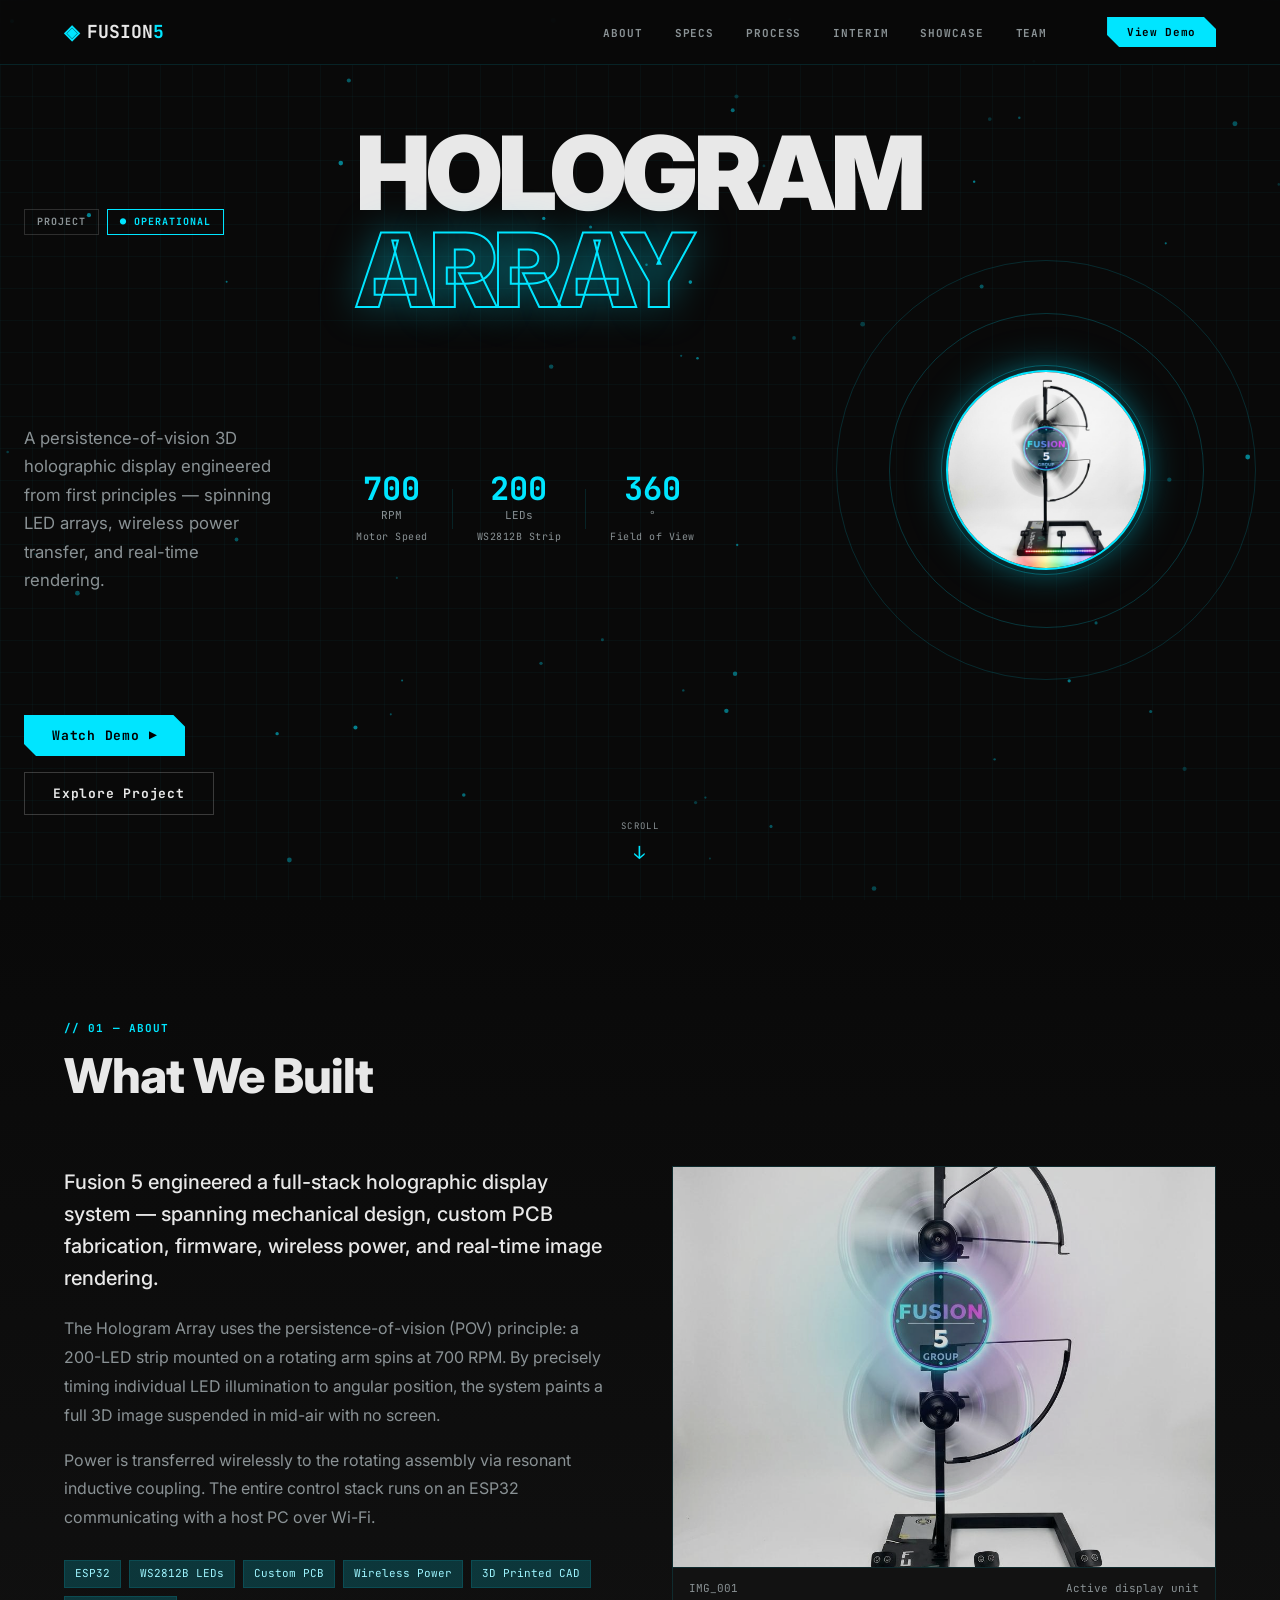
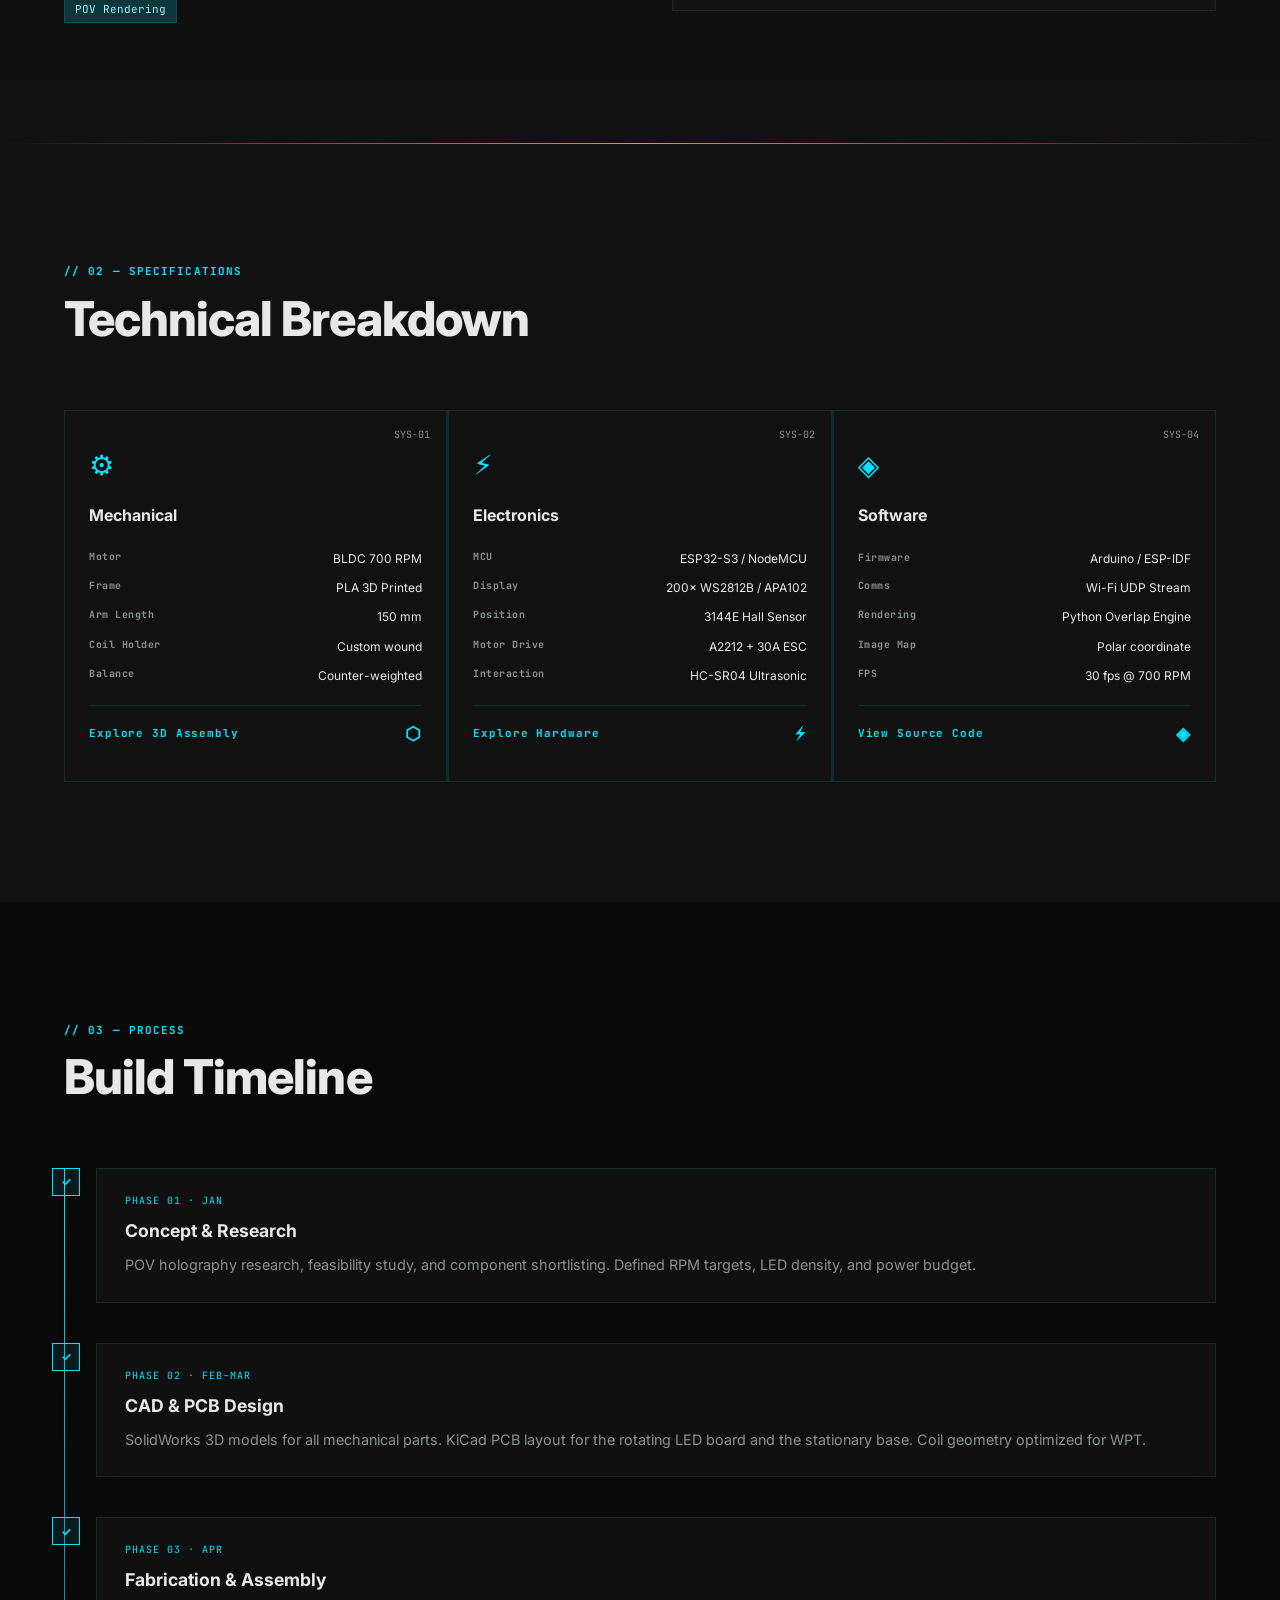
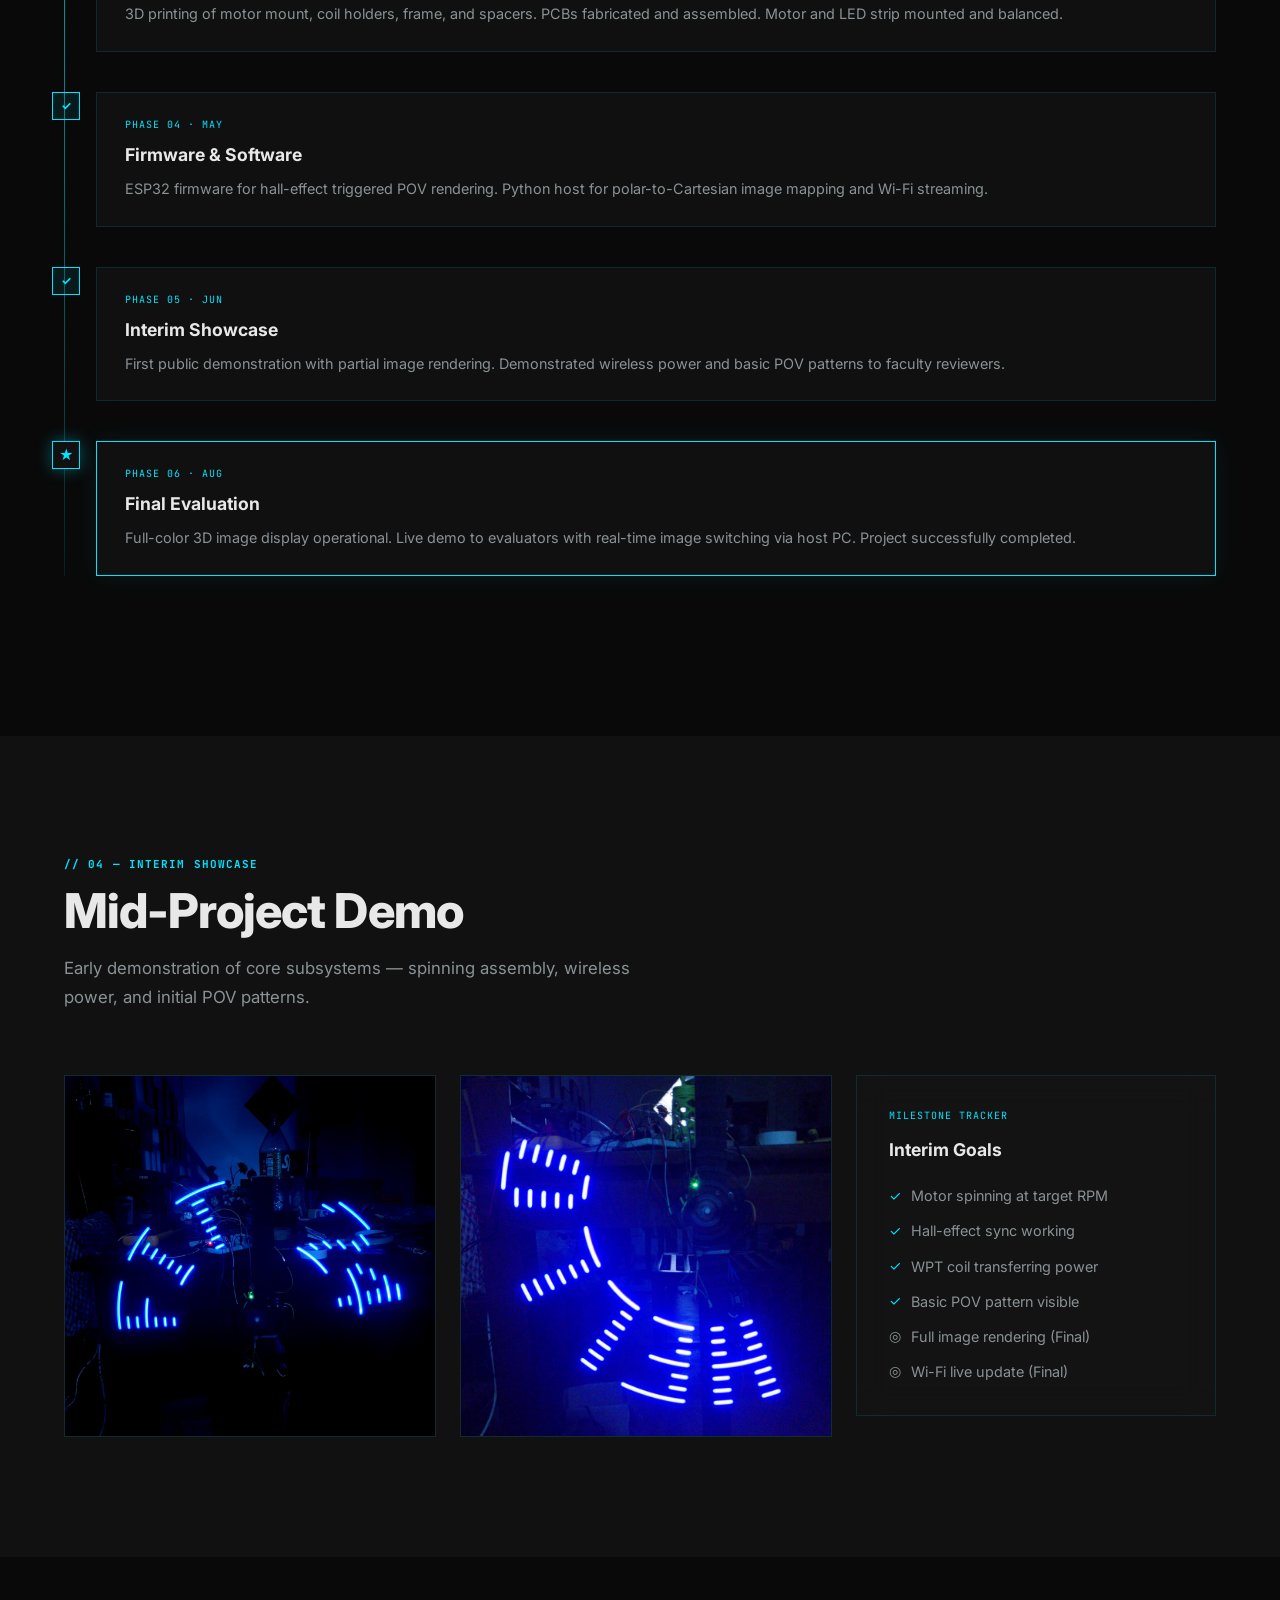
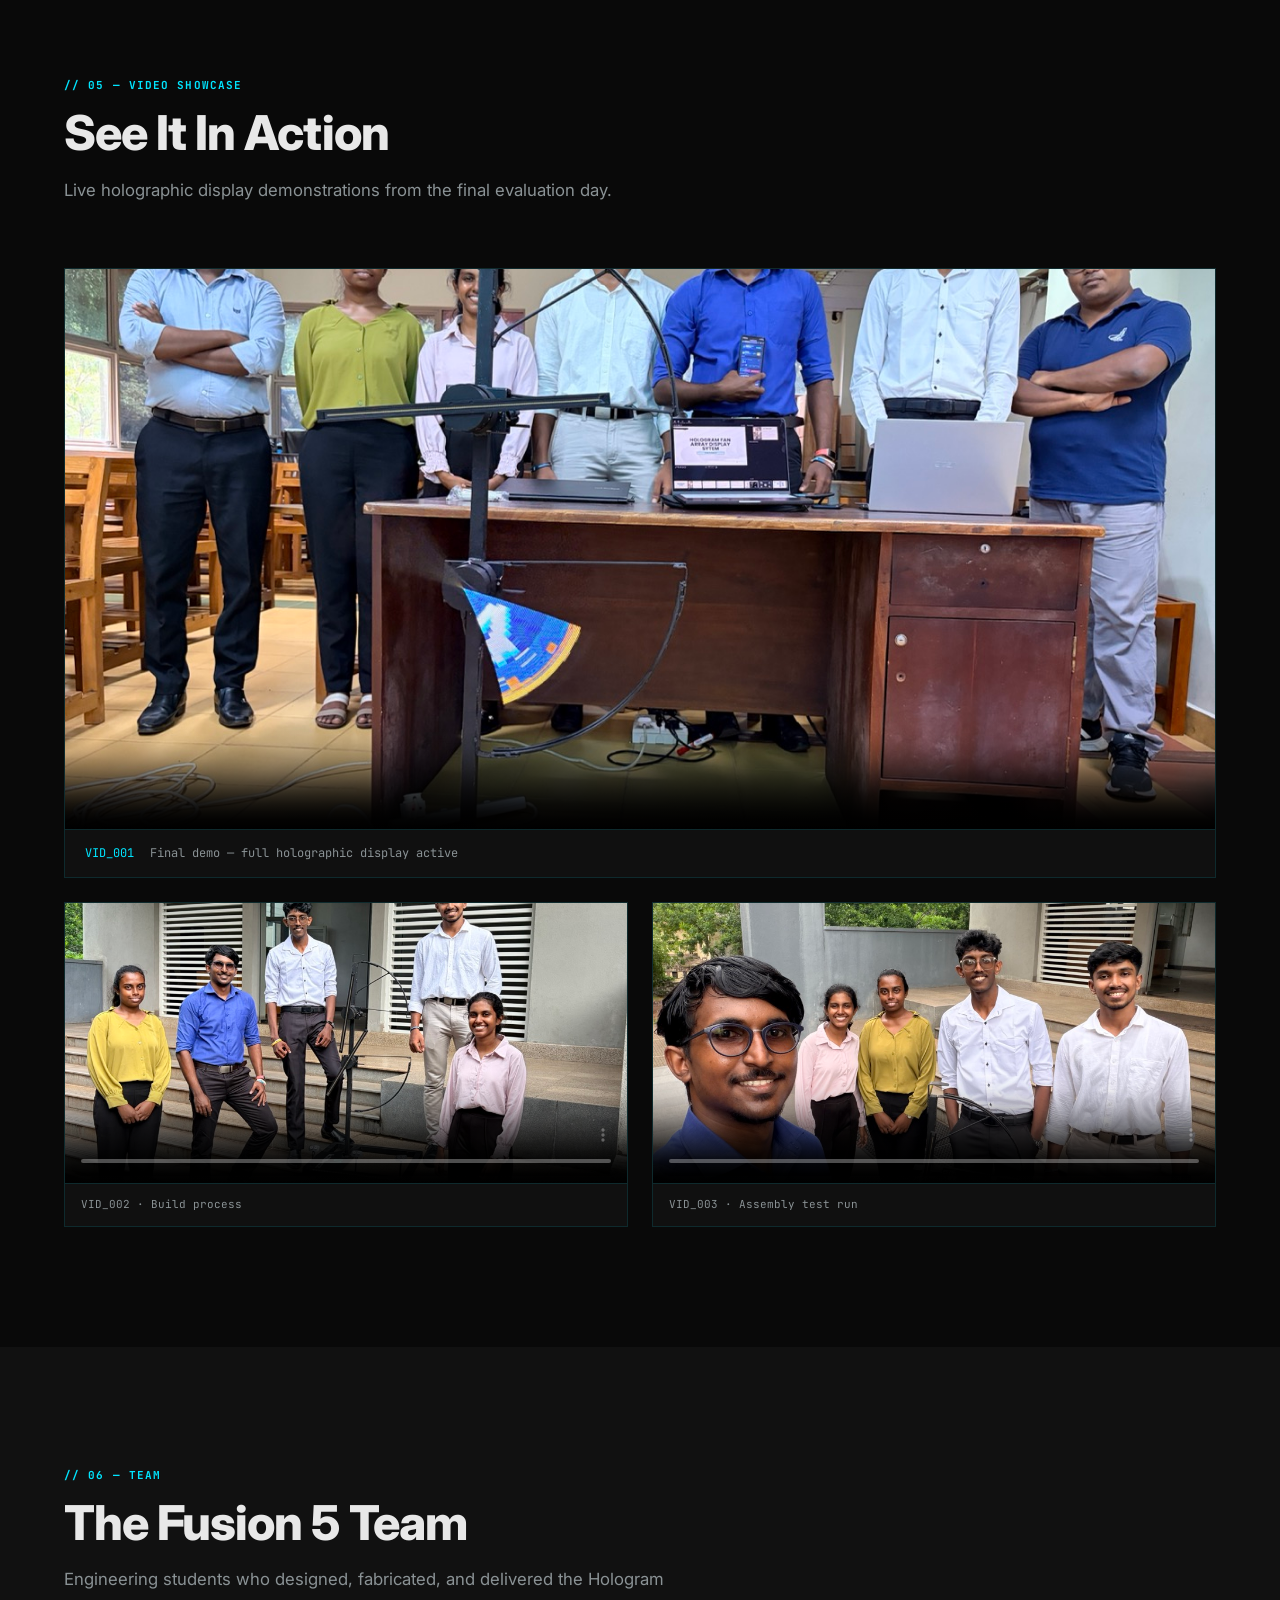
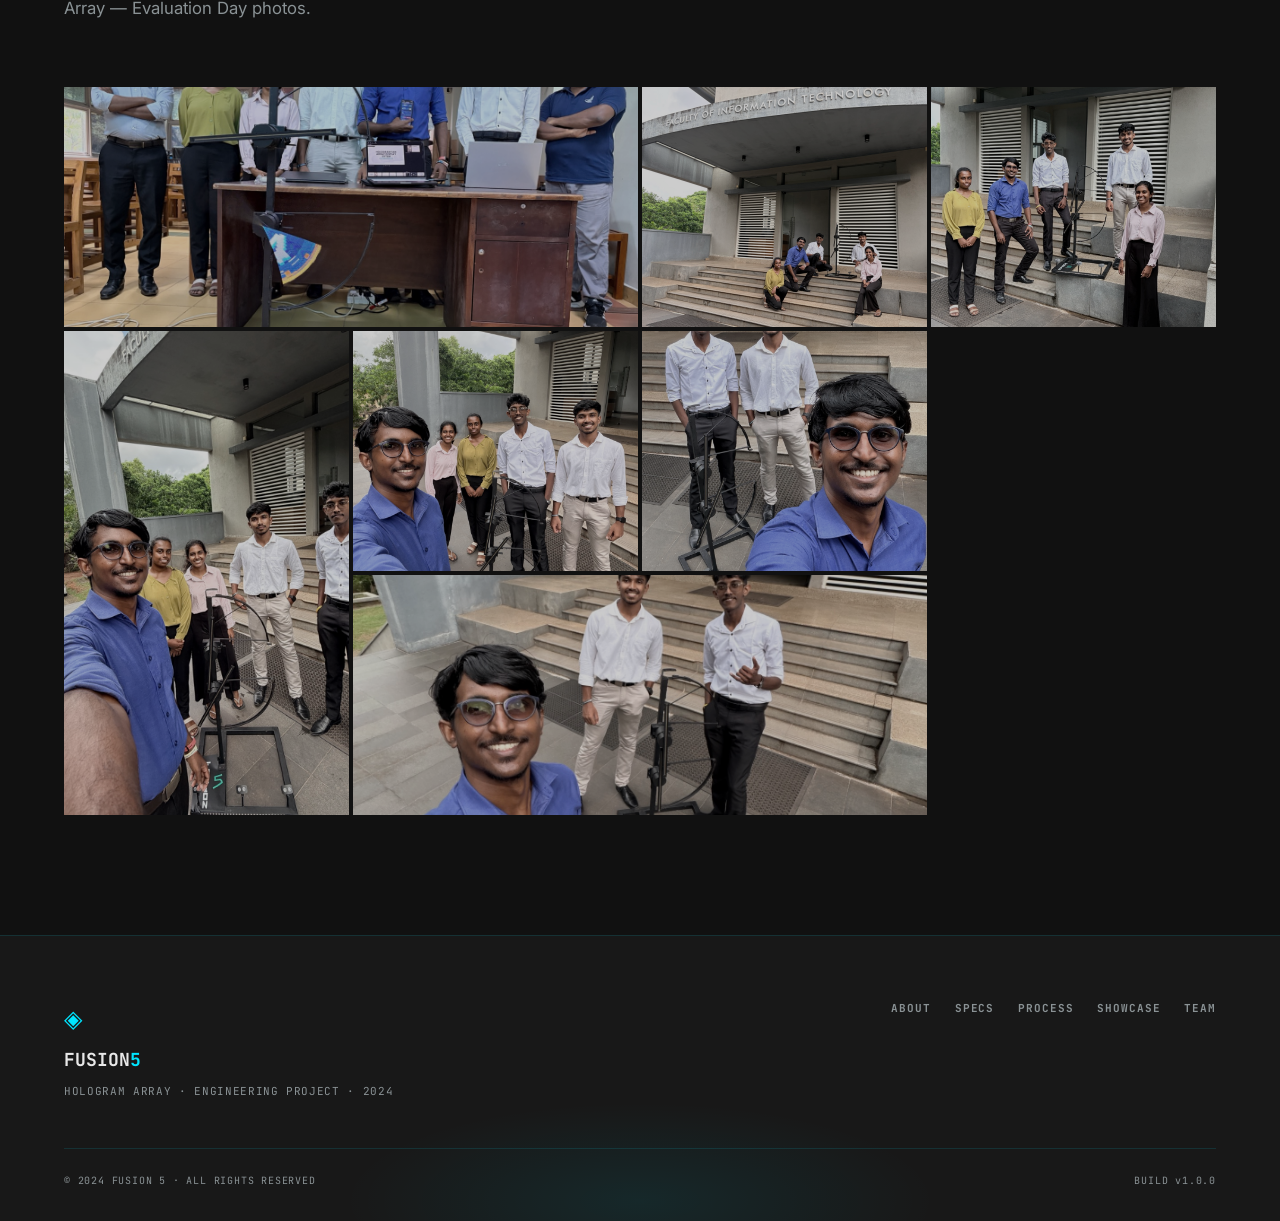
==== hologram-website/index.html @ 3b3533b0 "Initial commit" ====
<!DOCTYPE html>
<html lang="en">

<head>
  <meta charset="UTF-8" />
  <meta name="viewport" content="width=device-width, initial-scale=1.0" />
  <title>Hologram Array — Fusion 5 | Engineering Project</title>
  <meta name="description"
    content="Fusion 5's Hologram Array project — a 3D persistence-of-vision holographic display engineered for real-world interaction." />
  <link rel="preconnect" href="https://fonts.googleapis.com" />
  <link rel="preconnect" href="https://fonts.gstatic.com" crossorigin />
  <link
    href="https://fonts.googleapis.com/css2?family=Inter:wght@300;400;500;600;700;800;900&family=JetBrains+Mono:wght@400;500;700&display=swap"
    rel="stylesheet" />
  <link rel="stylesheet" href="style.css" />
</head>

<body>

  <nav id="nav" class="nav">
    <div class="nav__inner">
      <a href="#hero" class="nav__logo" id="nav-logo">
        <span class="nav__logo-mark">◈</span>
        <span>FUSION<span class="nav__logo-accent">5</span></span>
      </a>
      <ul class="nav__links" id="nav-links">
        <li><a href="#about" class="nav__link" id="nav-about">About</a></li>
        <li><a href="#specs" class="nav__link" id="nav-specs">Specs</a></li>
        <li><a href="#process" class="nav__link" id="nav-process">Process</a></li>
        <li><a href="#interim" class="nav__link" id="nav-interim">Interim</a></li>
        <li><a href="#showcase" class="nav__link" id="nav-showcase">Showcase</a></li>
        <li><a href="#team" class="nav__link" id="nav-team">Team</a></li>
      </ul>
      <button class="btn btn--primary nav__cta" id="nav-cta"
        onclick="document.getElementById('showcase').scrollIntoView({behavior:'smooth'})">View Demo</button>
      <button class="nav__hamburger" id="hamburger"
        aria-label="Toggle menu"><span></span><span></span><span></span></button>
    </div>
  </nav>

  <section id="hero" class="hero">
    <div class="hero__grid-bg"></div>
    <div class="hero__particles" id="particles"></div>
    <div class="hero__content">
      <div class="hero__eyebrow">
        <span class="badge" id="badge-project">PROJECT</span>
        <span class="badge badge--cyan" id="badge-status">● OPERATIONAL</span>
      </div>
      <h1 class="hero__title" id="hero-title">
        <span class="hero__title-line">HOLOGRAM</span>
        <span class="hero__title-line hero__title-line--accent">ARRAY</span>
      </h1>
      <p class="hero__subtitle" id="hero-subtitle">
        A persistence-of-vision 3D holographic display engineered from first principles —
        spinning LED arrays, wireless power transfer, and real-time rendering.
      </p>
      <div class="hero__stats" id="hero-stats">
        <div class="hero__stat">
          <span class="hero__stat-value mono" data-count="700">0</span>
          <span class="hero__stat-unit">RPM</span>
          <span class="hero__stat-label">Motor Speed</span>
        </div>
        <div class="hero__stat-divider"></div>
        <div class="hero__stat">
          <span class="hero__stat-value mono" data-count="200">0</span>
          <span class="hero__stat-unit">LEDs</span>
          <span class="hero__stat-label">WS2812B Strip</span>
        </div>
        <div class="hero__stat-divider"></div>
        <div class="hero__stat">
          <span class="hero__stat-value mono" data-count="360">0</span>
          <span class="hero__stat-unit">°</span>
          <span class="hero__stat-label">Field of View</span>
        </div>
      </div>
      <div class="hero__actions">
        <button class="btn btn--primary" id="hero-cta-watch"
          onclick="document.getElementById('showcase').scrollIntoView({behavior:'smooth'})">Watch Demo ▶</button>
        <button class="btn btn--ghost" id="hero-cta-explore"
          onclick="document.getElementById('about').scrollIntoView({behavior:'smooth'})">Explore Project</button>
      </div>
    </div>
    <div class="hero__visual">
      <div class="hero__orb">
        <div class="hero__orb-ring hero__orb-ring--1"></div>
        <div class="hero__orb-ring hero__orb-ring--2"></div>
        <div class="hero__orb-ring hero__orb-ring--3"></div>
        <div class="hero__orb-core">
          <img src="assets/images/hologram1.jpg" alt="Hologram display active" class="hero__orb-img"
            id="hero-orb-img" />
        </div>
      </div>
    </div>
    <a href="#about" class="hero__scroll-cue" id="scroll-cue">
      <span class="hero__scroll-label">SCROLL</span>
      <span class="hero__scroll-arrow">↓</span>
    </a>
  </section>

  <section id="about" class="section about">
    <div class="container">
      <div class="section-header">
        <span class="section-label" id="about-label">// 01 — ABOUT</span>
        <h2 class="section-title" id="about-title">What We Built</h2>
      </div>
      <div class="about__grid">
        <div class="about__text">
          <p class="about__lead" id="about-lead">
            Fusion 5 engineered a full-stack holographic display system — spanning mechanical design,
            custom PCB fabrication, firmware, wireless power, and real-time image rendering.
          </p>
          <p class="about__body" id="about-body">
            The Hologram Array uses the persistence-of-vision (POV) principle: a 200-LED strip mounted
            on a rotating arm spins at 700 RPM. By precisely timing individual LED illumination to
            angular position, the system paints a full 3D image suspended in mid-air with no screen.
          </p>
          <p class="about__body">
            Power is transferred wirelessly to the rotating assembly via resonant inductive coupling.
            The entire control stack runs on an ESP32 communicating with a host PC over Wi-Fi.
          </p>
          <div class="about__tags">
            <span class="tag">ESP32</span>
            <span class="tag">WS2812B LEDs</span>
            <span class="tag">Custom PCB</span>
            <span class="tag">Wireless Power</span>
            <span class="tag">3D Printed CAD</span>
            <span class="tag">POV Rendering</span>
          </div>
        </div>
        <div class="about__image-panel">
          <div class="about__img-card glass-card">
            <img src="assets/images/hologram2.jpg" alt="Hologram display unit" />
            <div class="about__img-caption">
              <span class="mono">IMG_001</span>
              <span>Active display unit</span>
            </div>
          </div>
        </div>
      </div>
    </div>
  </section>

  <section id="specs" class="section specs">
    <div class="container">
      <div class="section-header">
        <span class="section-label">// 02 — SPECIFICATIONS</span>
        <h2 class="section-title" id="specs-title">Technical Breakdown</h2>
      </div>
      <div class="specs__grid">
        <div class="spec-card glass-card spec-card--clickable" id="spec-mechanical" onclick="openStlModal()"
          role="button" tabindex="0" aria-label="View 3D files">
          <div class="spec-card__id mono">SYS-01</div>
          <div class="spec-card__icon">⚙</div>
          <h3 class="spec-card__title">Mechanical</h3>
          <ul class="spec-card__list">
            <li><span class="spec-key mono">Motor</span><span class="spec-val">BLDC 700 RPM</span></li>
            <li><span class="spec-key mono">Frame</span><span class="spec-val">PLA 3D Printed</span></li>
            <li><span class="spec-key mono">Arm Length</span><span class="spec-val">150 mm</span></li>
            <li><span class="spec-key mono">Coil Holder</span><span class="spec-val">Custom wound</span></li>
            <li><span class="spec-key mono">Balance</span><span class="spec-val">Counter-weighted</span></li>
          </ul>
          <div class="spec-card__cta">
            <span class="mono">Explore 3D Assembly</span>
            <span class="spec-card__cta-icon">⬡</span>
          </div>
        </div>
        <div class="spec-card glass-card spec-card--clickable" id="spec-electronics" onclick="openElectronicsModal()"
          role="button" tabindex="0" aria-label="View electronic components">
          <div class="spec-card__id mono">SYS-02</div>
          <div class="spec-card__icon">⚡</div>
          <h3 class="spec-card__title">Electronics</h3>
          <ul class="spec-card__list">
            <li><span class="spec-key mono">MCU</span><span class="spec-val">ESP32-S3 / NodeMCU</span></li>
            <li><span class="spec-key mono">Display</span><span class="spec-val">200× WS2812B / APA102</span></li>
            <li><span class="spec-key mono">Position</span><span class="spec-val">3144E Hall Sensor</span></li>
            <li><span class="spec-key mono">Motor Drive</span><span class="spec-val">A2212 + 30A ESC</span></li>
            <li><span class="spec-key mono">Interaction</span><span class="spec-val">HC-SR04 Ultrasonic</span></li>
          </ul>
          <div class="spec-card__cta">
            <span class="mono">Explore Hardware</span>
            <span class="spec-card__cta-icon">⚡</span>
          </div>
        </div>
        <div class="spec-card glass-card spec-card--clickable" id="spec-software" onclick="openSoftwareModal()"
          role="button" tabindex="0" aria-label="View software architecture and source code">
          <div class="spec-card__id mono">SYS-04</div>
          <div class="spec-card__icon">◈</div>
          <h3 class="spec-card__title">Software</h3>
          <ul class="spec-card__list">
            <li><span class="spec-key mono">Firmware</span><span class="spec-val">Arduino / ESP-IDF</span></li>
            <li><span class="spec-key mono">Comms</span><span class="spec-val">Wi-Fi UDP Stream</span></li>
            <li><span class="spec-key mono">Rendering</span><span class="spec-val">Python Overlap Engine</span></li>
            <li><span class="spec-key mono">Image Map</span><span class="spec-val">Polar coordinate</span></li>
            <li><span class="spec-key mono">FPS</span><span class="spec-val">30 fps @ 700 RPM</span></li>
          </ul>
          <div class="spec-card__cta">
            <span class="mono">View Source Code</span>
            <span class="spec-card__cta-icon">◈</span>
          </div>
        </div>
      </div>
    </div>
  </section>

  <section id="process" class="section process">
    <div class="container">
      <div class="section-header">
        <span class="section-label">// 03 — PROCESS</span>
        <h2 class="section-title" id="process-title">Build Timeline</h2>
      </div>
      <div class="timeline">
        <div class="timeline__item timeline__item--done" id="tl-concept">
          <div class="timeline__node"><span>✓</span></div>
          <div class="timeline__content glass-card">
            <span class="timeline__date mono">PHASE 01 · JAN</span>
            <h3 class="timeline__heading">Concept & Research</h3>
            <p>POV holography research, feasibility study, and component shortlisting. Defined RPM targets, LED density,
              and power budget.</p>
          </div>
        </div>
        <div class="timeline__item timeline__item--done" id="tl-design">
          <div class="timeline__node"><span>✓</span></div>
          <div class="timeline__content glass-card">
            <span class="timeline__date mono">PHASE 02 · FEB–MAR</span>
            <h3 class="timeline__heading">CAD & PCB Design</h3>
            <p>SolidWorks 3D models for all mechanical parts. KiCad PCB layout for the rotating LED board and the
              stationary base. Coil geometry optimized for WPT.</p>
          </div>
        </div>
        <div class="timeline__item timeline__item--done" id="tl-fabrication">
          <div class="timeline__node"><span>✓</span></div>
          <div class="timeline__content glass-card">
            <span class="timeline__date mono">PHASE 03 · APR</span>
            <h3 class="timeline__heading">Fabrication & Assembly</h3>
            <p>3D printing of motor mount, coil holders, frame, and spacers. PCBs fabricated and assembled. Motor and
              LED strip mounted and balanced.</p>
          </div>
        </div>
        <div class="timeline__item timeline__item--done" id="tl-firmware">
          <div class="timeline__node"><span>✓</span></div>
          <div class="timeline__content glass-card">
            <span class="timeline__date mono">PHASE 04 · MAY</span>
            <h3 class="timeline__heading">Firmware & Software</h3>
            <p>ESP32 firmware for hall-effect triggered POV rendering. Python host for polar-to-Cartesian image mapping
              and Wi-Fi streaming.</p>
          </div>
        </div>
        <div class="timeline__item timeline__item--done" id="tl-interim">
          <div class="timeline__node"><span>✓</span></div>
          <div class="timeline__content glass-card">
            <span class="timeline__date mono">PHASE 05 · JUN</span>
            <h3 class="timeline__heading">Interim Showcase</h3>
            <p>First public demonstration with partial image rendering. Demonstrated wireless power and basic POV
              patterns to faculty reviewers.</p>
          </div>
        </div>
        <div class="timeline__item timeline__item--final" id="tl-final">
          <div class="timeline__node timeline__node--star"><span>★</span></div>
          <div class="timeline__content glass-card timeline__content--highlight">
            <span class="timeline__date mono">PHASE 06 · AUG</span>
            <h3 class="timeline__heading">Final Evaluation</h3>
            <p>Full-color 3D image display operational. Live demo to evaluators with real-time image switching via host
              PC. Project successfully completed.</p>
          </div>
        </div>
      </div>
    </div>
  </section>

  <section id="interim" class="section interim">
    <div class="container">
      <div class="section-header">
        <span class="section-label">// 04 — INTERIM SHOWCASE</span>
        <h2 class="section-title" id="interim-title">Mid-Project Demo</h2>
        <p class="section-subtitle">Early demonstration of core subsystems — spinning assembly, wireless power, and
          initial POV patterns.</p>
      </div>
      <div class="interim__grid">
        <div class="interim__card glass-card" id="interim-card-1">
          <div class="interim__img-wrap">
            <img src="assets/images/interim/hologram_interim1.jpg" alt="Interim hologram showcase 1" loading="lazy" />
            <div class="interim__overlay">
              <span class="mono">INTERIM · 01</span>
              <p>First POV pattern successfully rendered</p>
            </div>
          </div>
        </div>
        <div class="interim__card glass-card" id="interim-card-2">
          <div class="interim__img-wrap">
            <img src="assets/images/interim/hologram_interim2.jpg" alt="Interim hologram showcase 2" loading="lazy" />
            <div class="interim__overlay">
              <span class="mono">INTERIM · 02</span>
              <p>Wireless power transfer validated at 700 RPM</p>
            </div>
          </div>
        </div>
        <div class="interim__text-card glass-card" id="interim-text-card">
          <span class="mono interim__milestone-id">MILESTONE TRACKER</span>
          <h3>Interim Goals</h3>
          <ul class="milestone-list">
            <li><span class="check">✓</span> Motor spinning at target RPM</li>
            <li><span class="check">✓</span> Hall-effect sync working</li>
            <li><span class="check">✓</span> WPT coil transferring power</li>
            <li><span class="check">✓</span> Basic POV pattern visible</li>
            <li><span class="check pending">◎</span> Full image rendering (Final)</li>
            <li><span class="check pending">◎</span> Wi-Fi live update (Final)</li>
          </ul>
        </div>
      </div>
    </div>
  </section>

  <section id="showcase" class="section showcase">
    <div class="container">
      <div class="section-header">
        <span class="section-label">// 05 — VIDEO SHOWCASE</span>
        <h2 class="section-title" id="showcase-title">See It In Action</h2>
        <p class="section-subtitle">Live holographic display demonstrations from the final evaluation day.</p>
      </div>
      <div class="showcase__hero-video glass-card" id="showcase-main-video">
        <video id="main-video" src="assets/videos/demo1.mp4" controls preload="metadata"
          poster="assets/images/evaluation/1.jpeg"></video>
        <div class="showcase__video-label">
          <span class="mono">VID_001</span>
          <span>Final demo — full holographic display active</span>
        </div>
      </div>
      <div class="showcase__secondary-videos" id="showcase-secondary">
        <div class="showcase__vid-card glass-card" id="showcase-vid-2">
          <video src="assets/videos/build1.mov" controls preload="metadata"
            poster="assets/images/evaluation/3.jpeg"></video>
          <div class="showcase__vid-label mono">VID_002 · Build process</div>
        </div>
        <div class="showcase__vid-card glass-card" id="showcase-vid-3">
          <video src="assets/videos/build2.mov" controls preload="metadata"
            poster="assets/images/evaluation/5.jpeg"></video>
          <div class="showcase__vid-label mono">VID_003 · Assembly test run</div>
        </div>
      </div>
    </div>
  </section>

  <section id="team" class="section team">
    <div class="container">
      <div class="section-header">
        <span class="section-label">// 06 — TEAM</span>
        <h2 class="section-title" id="team-title">The Fusion 5 Team</h2>
        <p class="section-subtitle">Engineering students who designed, fabricated, and delivered the Hologram Array —
          Evaluation Day photos.</p>
      </div>
      <div class="gallery" id="gallery">
        <div class="gallery__item gallery__item--wide" id="gallery-1">
          <img src="assets/images/evaluation/1.jpeg" alt="Fusion 5 team evaluation day" loading="lazy" />
          <div class="gallery__caption"><span class="mono">GROUP · 01</span></div>
        </div>
        <div class="gallery__item" id="gallery-2">
          <img src="assets/images/evaluation/2.jpeg" alt="Fusion 5 team evaluation day" loading="lazy" />
          <div class="gallery__caption"><span class="mono">TEAM · 02</span></div>
        </div>
        <div class="gallery__item" id="gallery-3">
          <img src="assets/images/evaluation/3.jpeg" alt="Evaluation day" loading="lazy" />
          <div class="gallery__caption"><span class="mono">EVAL · 03</span></div>
        </div>
        <div class="gallery__item gallery__item--tall" id="gallery-4">
          <img src="assets/images/evaluation/4.jpeg" alt="Hologram demo evaluation" loading="lazy" />
          <div class="gallery__caption"><span class="mono">DEMO · 04</span></div>
        </div>
        <div class="gallery__item" id="gallery-5">
          <img src="assets/images/evaluation/5.jpeg" alt="Team evaluation" loading="lazy" />
          <div class="gallery__caption"><span class="mono">EVAL · 05</span></div>
        </div>
        <div class="gallery__item" id="gallery-6">
          <img src="assets/images/evaluation/6.jpeg" alt="Fusion 5 team" loading="lazy" />
          <div class="gallery__caption"><span class="mono">GROUP · 06</span></div>
        </div>
        <div class="gallery__item gallery__item--wide" id="gallery-7">
          <img src="assets/images/evaluation/7.jpeg" alt="Fusion 5 full team" loading="lazy" />
          <div class="gallery__caption"><span class="mono">FULL TEAM · 07</span></div>
        </div>
      </div>
    </div>
  </section>

  <footer class="footer" id="footer">
    <div class="footer__glow"></div>
    <div class="container">
      <div class="footer__content">
        <div class="footer__brand">
          <span class="nav__logo-mark">◈</span>
          <span class="footer__brand-name">FUSION<span class="nav__logo-accent">5</span></span>
          <p class="footer__tagline mono">HOLOGRAM ARRAY · ENGINEERING PROJECT · 2024</p>
        </div>
        <div class="footer__links">
          <a href="#about" class="footer__link">About</a>
          <a href="#specs" class="footer__link">Specs</a>
          <a href="#process" class="footer__link">Process</a>
          <a href="#showcase" class="footer__link">Showcase</a>
          <a href="#team" class="footer__link">Team</a>
        </div>
      </div>
      <div class="footer__bottom">
        <span class="mono footer__copy">© 2024 FUSION 5 · ALL RIGHTS RESERVED</span>
        <span class="mono footer__build">BUILD v1.0.0</span>
      </div>
    </div>
  </footer>

  <div class="lightbox" id="lightbox" role="dialog" aria-modal="true">
    <button class="lightbox__close" id="lightbox-close" aria-label="Close lightbox">&times;</button>
    <button class="lightbox__prev" id="lightbox-prev" aria-label="Previous image">&#8249;</button>
    <button class="lightbox__next" id="lightbox-next" aria-label="Next image">&#8250;</button>
    <div class="lightbox__img-wrap">
      <img src="" alt="" id="lightbox-img" />
      <span class="lightbox__caption mono" id="lightbox-caption"></span>
    </div>
  </div>

  <!-- ═══════════════════ STL VIEWER MODAL ═══════════════════ -->
  <div class="stl-modal" id="stl-modal" role="dialog" aria-modal="true" aria-label="3D Model Viewer">
    <div class="stl-modal__panel">
      <!-- Header -->
      <div class="stl-modal__header">
        <div class="stl-modal__title-group">
          <span class="section-label" style="margin-bottom:4px">// SYS-01 · MECHANICAL</span>
          <h2 class="stl-modal__title">3D Component Files</h2>
        </div>
        <button class="stl-modal__close" id="stl-modal-close" aria-label="Close viewer">&times;</button>
      </div>

      <!-- Body -->
      <div class="stl-modal__body">
        <!-- Part list sidebar -->
        <div class="stl-modal__sidebar">
          <span class="mono stl-modal__sidebar-label">SELECT PART</span>
          <ul class="stl-part-list" id="stl-part-list"></ul>
        </div>

        <!-- 3D Canvas -->
        <div class="stl-modal__viewer">
          <div class="stl-modal__canvas-wrap">
            <canvas id="stl-canvas"></canvas>
            <div class="stl-modal__loading" id="stl-loading">
              <div class="stl-spinner"></div>
              <span class="mono">Loading model…</span>
            </div>
            <div class="stl-modal__controls-hint mono">Drag to rotate · Scroll to zoom · Right-drag to pan</div>
          </div>
          <div class="stl-modal__part-info" id="stl-part-info">
            <span class="mono stl-part-name" id="stl-part-name">—</span>
            <span class="mono stl-part-ext">.STL</span>
          </div>
        </div>
      </div>
    </div>
  </div>

  <!-- ═══════════════════ ELECTRONICS VIEWER MODAL ═══════════════════ -->
  <div class="stl-modal elec-modal" id="elec-modal" role="dialog" aria-modal="true" aria-label="Electronics Component Viewer">
    <div class="stl-modal__panel elec-modal__panel">
      <!-- Header -->
      <div class="stl-modal__header">
        <div class="stl-modal__title-group">
          <span class="section-label" style="margin-bottom:4px">// SYS-02 · ELECTRONICS</span>
          <h2 class="stl-modal__title">Hardware & Electronic Components</h2>
        </div>
        <button class="stl-modal__close" id="elec-modal-close" aria-label="Close viewer">&times;</button>
      </div>

      <!-- Body -->
      <div class="stl-modal__body elec-modal__body">
        <!-- Component list sidebar -->
        <div class="stl-modal__sidebar">
          <span class="mono stl-modal__sidebar-label">SELECT COMPONENT</span>
          <ul class="stl-part-list elec-part-list" id="elec-part-list"></ul>
        </div>

        <!-- Component Detail & Image Viewer -->
        <div class="elec-modal__viewer">
          <div class="elec-modal__display">
            <div class="elec-modal__img-card">
              <img id="elec-img" src="" alt="Electronic Component" class="elec-modal__img" />
              <div class="elec-modal__img-badge mono" id="elec-category">—</div>
            </div>
            <div class="elec-modal__details">
              <div class="elec-modal__meta">
                <span class="mono elec-modal__id" id="elec-id">SYS-02-01</span>
                <h3 class="elec-modal__name" id="elec-name">—</h3>
                <p class="elec-modal__role" id="elec-role">—</p>
              </div>

              <div class="elec-modal__specs-box">
                <span class="mono elec-modal__specs-title">TECHNICAL SPECIFICATIONS</span>
                <p class="elec-modal__specs-val mono" id="elec-specs">—</p>
              </div>

              <div class="elec-modal__actions">
                <a class="btn btn--primary elec-modal__link" id="elec-link" href="#" target="_blank" rel="noopener noreferrer">
                  View Component Source <span class="btn__icon">↗</span>
                </a>
              </div>
            </div>
          </div>
        </div>
      </div>
    </div>
  </div>

  <!-- ═══════════════════ SOFTWARE VIEWER MODAL ═══════════════════ -->
  <div class="stl-modal soft-modal" id="soft-modal" role="dialog" aria-modal="true" aria-label="Software Architecture & Source Code">
    <div class="stl-modal__panel soft-modal__panel">
      <!-- Header -->
      <div class="stl-modal__header">
        <div class="stl-modal__title-group">
          <span class="section-label" style="margin-bottom:4px">// SYS-04 · SOFTWARE & FIRMWARE</span>
          <h2 class="stl-modal__title">Software Stack & Algorithms</h2>
        </div>
        <button class="stl-modal__close" id="soft-modal-close" aria-label="Close viewer">&times;</button>
      </div>

      <!-- Body -->
      <div class="stl-modal__body soft-modal__body">
        <!-- Module list sidebar -->
        <div class="stl-modal__sidebar">
          <span class="mono stl-modal__sidebar-label">SELECT MODULE</span>
          <ul class="stl-part-list soft-part-list" id="soft-part-list"></ul>
        </div>

        <!-- Module Detail & Code Architecture -->
        <div class="elec-modal__viewer soft-modal__viewer">
          <div class="soft-modal__display">
            <div class="soft-modal__hero-box">
              <div class="soft-modal__repo-header">
                <span class="mono soft-modal__badge" id="soft-badge">GITHUB REPOSITORY</span>
                <span class="mono soft-modal__sys-id" id="soft-id">SYS-04-01</span>
              </div>
              <h3 class="soft-modal__title-main" id="soft-name">hologram_fan_software_Overlap</h3>
              <p class="soft-modal__desc" id="soft-desc">—</p>

              <!-- Tags -->
              <div class="soft-modal__tags" id="soft-tags"></div>
            </div>

            <div class="elec-modal__details">
              <div class="elec-modal__specs-box">
                <span class="mono elec-modal__specs-title">TECHNICAL HIGHLIGHTS & ARCHITECTURE</span>
                <p class="elec-modal__specs-val mono" id="soft-specs">—</p>
              </div>

              <!-- Code Preview / Architecture Box -->
              <div class="soft-modal__code-box">
                <div class="soft-modal__code-header">
                  <span class="mono soft-modal__code-file" id="soft-code-file">algorithm.py</span>
                  <span class="mono soft-modal__code-lang" id="soft-code-lang">PYTHON / C++</span>
                </div>
                <pre class="soft-modal__code-pre"><code class="mono" id="soft-code-snippet"></code></pre>
              </div>

              <div class="elec-modal__actions">
                <a class="btn btn--primary soft-modal__link" id="soft-link" href="https://github.com/Nezz77/hologram_fan_software_Overlap" target="_blank" rel="noopener noreferrer">
                  View on GitHub <span class="btn__icon">↗</span>
                </a>
              </div>
            </div>
          </div>
        </div>
      </div>
    </div>
  </div>

  <!-- Three.js r128 + STL Loader (local) -->
  <script src="assets/js/three.min.js"></script>
  <script src="assets/js/STLLoader.js"></script>
  <script src="assets/js/OrbitControls.js"></script>
  <script src="script.js"></script>
  <script src="stl-viewer.js"></script>
  <script src="electronics-viewer.js"></script>
  <script src="software-viewer.js"></script>
</body>

</html>
---- hologram-website/style.css ----
/* ===================================================
   FUSION 5 — HOLOGRAM ARRAY WEBSITE
   Design: Futuristic Minimalism + Glassmorphism
   Palette: Deep Charcoal × Technical Cyan
   =================================================== */

/* ─── TOKENS ─────────────────────────────────────── */
:root {
  --bg:           #090909;
  --bg-2:         #111111;
  --bg-3:         #181818;
  --glass:        rgba(20, 20, 20, 0.7);
  --glass-border: rgba(0, 229, 255, 0.12);
  --cyan:         #00e5ff;
  --cyan-dim:     rgba(0, 229, 255, 0.18);
  --cyan-glow:    rgba(0, 229, 255, 0.35);
  --cyan-text:    #9ef5ff;
  --red:          #ff3b2f;
  --white:        #e8e8e8;
  --muted:        #8a9295;
  --font-main:    'Inter', system-ui, sans-serif;
  --font-mono:    'JetBrains Mono', monospace;
  --radius:       0px;
  --transition:   0.3s cubic-bezier(0.4, 0, 0.2, 1);
}

/* ─── RESET ──────────────────────────────────────── */
*, *::before, *::after { box-sizing: border-box; margin: 0; padding: 0; }
html { scroll-behavior: smooth; }
body {
  font-family: var(--font-main);
  background: var(--bg);
  color: var(--white);
  line-height: 1.6;
  overflow-x: hidden;
}
img, video { display: block; max-width: 100%; }
a { text-decoration: none; color: inherit; }
ul { list-style: none; }
button { cursor: pointer; border: none; background: none; font-family: inherit; }

/* ─── UTILITIES ──────────────────────────────────── */
.mono        { font-family: var(--font-mono); }
.container   { max-width: 1200px; margin: 0 auto; padding: 0 24px; }
.glass-card  {
  background: var(--glass);
  border: 1px solid var(--glass-border);
  backdrop-filter: blur(16px);
  -webkit-backdrop-filter: blur(16px);
}
.badge {
  display: inline-flex; align-items: center; gap: 6px;
  padding: 4px 12px;
  border: 1px solid rgba(255,255,255,0.15);
  font-family: var(--font-mono); font-size: 10px; font-weight: 700; letter-spacing: 0.1em;
  color: var(--muted);
}
.badge--cyan { border-color: var(--cyan); color: var(--cyan); }
.tag {
  display: inline-block; padding: 4px 10px;
  border: 1px solid var(--glass-border);
  font-family: var(--font-mono); font-size: 11px; color: var(--cyan-text);
  background: var(--cyan-dim);
}
.section { padding: 120px 0; }
.section-header { margin-bottom: 64px; }
.section-label {
  font-family: var(--font-mono); font-size: 11px; font-weight: 700;
  letter-spacing: 0.1em; color: var(--cyan); text-transform: uppercase;
  display: block; margin-bottom: 12px;
}
.section-title {
  font-size: clamp(2rem, 4vw, 3rem); font-weight: 800; line-height: 1.1;
  letter-spacing: -0.02em;
}
.section-subtitle {
  margin-top: 16px; max-width: 600px;
  font-size: 1.05rem; color: var(--muted); line-height: 1.7;
}

/* ─── BUTTONS ─────────────────────────────────────── */
.btn {
  display: inline-flex; align-items: center; gap: 8px;
  padding: 12px 28px;
  font-family: var(--font-mono); font-size: 13px; font-weight: 700; letter-spacing: 0.06em;
  transition: var(--transition);
}
.btn--primary {
  background: var(--cyan); color: #000;
  clip-path: polygon(0 0, calc(100% - 12px) 0, 100% 12px, 100% 100%, 12px 100%, 0 calc(100% - 12px));
}
.btn--primary:hover {
  background: #fff; box-shadow: 0 0 24px var(--cyan-glow);
}
.btn--ghost {
  background: transparent; color: var(--white);
  border: 1px solid rgba(255,255,255,0.2);
}
.btn--ghost:hover { border-color: var(--cyan); color: var(--cyan); }

/* ─── NAV ─────────────────────────────────────────── */
.nav {
  position: fixed; top: 0; left: 0; right: 0; z-index: 100;
  background: rgba(9,9,9,0.85);
  border-bottom: 1px solid var(--glass-border);
  backdrop-filter: blur(20px);
  -webkit-backdrop-filter: blur(20px);
  transition: var(--transition);
}
.nav--scrolled { background: rgba(9,9,9,0.98); }
.nav__inner {
  max-width: 1200px; margin: 0 auto; padding: 0 24px;
  height: 64px; display: flex; align-items: center; gap: 32px;
}
.nav__logo {
  font-family: var(--font-mono); font-size: 18px; font-weight: 700;
  display: flex; align-items: center; gap: 8px;
  color: var(--white); white-space: nowrap;
}
.nav__logo-mark { color: var(--cyan); font-size: 20px; }
.nav__logo-accent { color: var(--cyan); }
.nav__links {
  display: flex; align-items: center; gap: 8px; margin-left: auto;
}
.nav__link {
  font-family: var(--font-mono); font-size: 11px; font-weight: 700;
  letter-spacing: 0.08em; color: var(--muted); padding: 8px 12px;
  transition: var(--transition); text-transform: uppercase;
}
.nav__link:hover { color: var(--cyan); }
.nav__cta { margin-left: 16px; padding: 8px 20px; font-size: 11px; }
.nav__hamburger { display: none; flex-direction: column; gap: 5px; padding: 4px; margin-left: auto; }
.nav__hamburger span {
  width: 22px; height: 2px; background: var(--white);
  transition: var(--transition);
}

/* ─── HERO ────────────────────────────────────────── */
.hero {
  min-height: 100vh; display: flex; align-items: center;
  position: relative; overflow: hidden;
  padding: 120px 24px 80px;
}
.hero__grid-bg {
  position: absolute; inset: 0;
  background-image:
    linear-gradient(rgba(0,229,255,0.03) 1px, transparent 1px),
    linear-gradient(90deg, rgba(0,229,255,0.03) 1px, transparent 1px);
  background-size: 32px 32px;
  pointer-events: none;
}
.hero__particles { position: absolute; inset: 0; pointer-events: none; }
.hero__content {
  max-width: 1200px; margin: 0 auto; width: 100%;
  display: grid; grid-template-columns: 1fr 1fr; align-items: center; gap: 64px;
  position: relative; z-index: 1;
  grid-column: 1; /* fallback */
}
.hero__content { grid-template-columns: 1fr 480px; gap: 80px; }
.hero__eyebrow { display: flex; gap: 8px; margin-bottom: 24px; }
.hero__title {
  font-size: clamp(3.5rem, 8vw, 7rem); font-weight: 900; line-height: 0.95;
  letter-spacing: -0.04em; margin-bottom: 24px;
}
.hero__title-line { display: block; }
.hero__title-line--accent {
  color: transparent;
  -webkit-text-stroke: 2px var(--cyan);
  text-shadow: 0 0 40px var(--cyan-glow);
}
.hero__subtitle {
  font-size: 1.05rem; color: var(--muted); line-height: 1.7;
  margin-bottom: 40px; max-width: 480px;
}
.hero__stats {
  display: flex; align-items: center; gap: 24px; margin-bottom: 40px;
}
.hero__stat { text-align: center; }
.hero__stat-value {
  font-size: 2rem; font-weight: 700; color: var(--cyan); display: block; line-height: 1;
}
.hero__stat-unit { font-size: 11px; color: var(--muted); font-family: var(--font-mono); display: block; margin-top: 2px; }
.hero__stat-label { font-size: 10px; color: var(--muted); font-family: var(--font-mono); letter-spacing: 0.05em; display: block; margin-top: 4px; }
.hero__stat-divider { width: 1px; height: 40px; background: var(--glass-border); }
.hero__actions { display: flex; gap: 16px; flex-wrap: wrap; }

/* Hero Orb */
.hero__visual { position: relative; display: flex; justify-content: center; align-items: center; }
.hero__orb {
  position: relative; width: 420px; height: 420px;
  display: flex; justify-content: center; align-items: center;
}
.hero__orb-ring {
  position: absolute; border-radius: 50%;
  border: 1px solid var(--glass-border);
  animation: spin linear infinite;
}
.hero__orb-ring--1 { width: 100%; height: 100%; animation-duration: 20s; border-color: rgba(0,229,255,0.15); }
.hero__orb-ring--2 { width: 75%; height: 75%; animation-duration: 14s; animation-direction: reverse; border-color: rgba(0,229,255,0.2); }
.hero__orb-ring--3 { width: 50%; height: 50%; animation-duration: 8s; border-color: rgba(0,229,255,0.3); box-shadow: 0 0 20px rgba(0,229,255,0.1); }
.hero__orb-core {
  width: 200px; height: 200px; border-radius: 50%; overflow: hidden;
  border: 2px solid var(--cyan); box-shadow: 0 0 40px var(--cyan-glow), inset 0 0 20px rgba(0,229,255,0.1);
  position: relative; z-index: 2;
}
.hero__orb-img { width: 100%; height: 100%; object-fit: cover; }

@keyframes spin { to { transform: rotate(360deg); } }

.hero__scroll-cue {
  position: absolute; bottom: 32px; left: 50%; transform: translateX(-50%);
  display: flex; flex-direction: column; align-items: center; gap: 6px;
  font-family: var(--font-mono); font-size: 9px; letter-spacing: 0.15em;
  color: var(--muted); z-index: 2;
  animation: float 2s ease-in-out infinite;
}
.hero__scroll-arrow { font-size: 18px; color: var(--cyan); }
@keyframes float {
  0%, 100% { transform: translateX(-50%) translateY(0); }
  50% { transform: translateX(-50%) translateY(6px); }
}

/* ─── ABOUT ───────────────────────────────────────── */
.about { background: linear-gradient(180deg, var(--bg) 0%, var(--bg-2) 100%); }
.about__grid { display: grid; grid-template-columns: 1fr 1fr; gap: 64px; align-items: start; }
.about__lead { font-size: 1.25rem; font-weight: 500; line-height: 1.6; margin-bottom: 20px; }
.about__body { color: var(--muted); line-height: 1.8; margin-bottom: 16px; }
.about__tags { display: flex; flex-wrap: wrap; gap: 8px; margin-top: 28px; }
.about__img-card { overflow: hidden; }
.about__img-card img { width: 100%; height: 400px; object-fit: cover; filter: brightness(0.85) saturate(0.8); transition: filter 0.4s; }
.about__img-card:hover img { filter: brightness(1) saturate(1); }
.about__img-caption {
  display: flex; justify-content: space-between; align-items: center;
  padding: 12px 16px;
  font-family: var(--font-mono); font-size: 11px; color: var(--muted);
  border-top: 1px solid var(--glass-border);
}

/* ─── SPECS ───────────────────────────────────────── */
.specs { background: var(--bg-2); position: relative; }
.specs::before {
  content: ''; position: absolute; top: 0; left: 0; right: 0; height: 1px;
  background: linear-gradient(90deg, transparent, var(--cyan), transparent);
}
.specs__grid { display: grid; grid-template-columns: repeat(3, 1fr); gap: 1px; background: var(--glass-border); }
.spec-card {
  padding: 32px 24px; position: relative; overflow: hidden;
  transition: var(--transition); background: var(--bg-2);
}
.spec-card:hover { background: var(--bg-3); }
.spec-card::after {
  content: ''; position: absolute; bottom: 0; left: 0; right: 0; height: 2px;
  background: var(--cyan); transform: scaleX(0); transition: var(--transition);
  transform-origin: left;
}
.spec-card:hover::after { transform: scaleX(1); }
.spec-card__id { position: absolute; top: 16px; right: 16px; font-size: 10px; color: var(--muted); }
.spec-card__icon { font-size: 28px; margin-bottom: 16px; color: var(--cyan); display: block; }
.spec-card__title { font-size: 1rem; font-weight: 700; margin-bottom: 20px; color: var(--white); }
.spec-card__list { display: flex; flex-direction: column; gap: 10px; }
.spec-card__list li { display: flex; justify-content: space-between; gap: 8px; align-items: flex-start; }
.spec-key { font-size: 10px; font-weight: 700; letter-spacing: 0.05em; color: var(--muted); white-space: nowrap; flex-shrink: 0; }
.spec-val { font-size: 12px; color: var(--white); text-align: right; }

/* ─── TIMELINE / PROCESS ──────────────────────────── */
.process { background: var(--bg); }
.timeline { position: relative; padding-left: 32px; }
.timeline::before {
  content: ''; position: absolute; left: 0; top: 0; bottom: 0; width: 1px;
  background: linear-gradient(180deg, var(--cyan) 0%, rgba(0,229,255,0.1) 100%);
}
.timeline__item { position: relative; display: flex; gap: 32px; margin-bottom: 40px; align-items: flex-start; }
.timeline__node {
  position: absolute; left: -44px; width: 28px; height: 28px;
  display: flex; align-items: center; justify-content: center;
  background: var(--bg-2); border: 1px solid var(--glass-border);
  font-size: 12px; font-weight: 700; flex-shrink: 0;
  z-index: 1;
}
.timeline__item--done .timeline__node { border-color: var(--cyan); color: var(--cyan); background: rgba(0,229,255,0.08); }
.timeline__node--star { color: var(--cyan); font-size: 14px; border-color: var(--cyan); box-shadow: 0 0 16px var(--cyan-glow); }
.timeline__content { padding: 24px 28px; flex: 1; transition: var(--transition); }
.timeline__content:hover { border-color: var(--cyan); transform: translateX(4px); }
.timeline__content--highlight { border-color: var(--cyan) !important; box-shadow: 0 0 24px rgba(0,229,255,0.08); }
.timeline__date { font-size: 10px; letter-spacing: 0.1em; color: var(--cyan); display: block; margin-bottom: 8px; }
.timeline__heading { font-size: 1.1rem; font-weight: 700; margin-bottom: 8px; }
.timeline__content p { font-size: 0.9rem; color: var(--muted); line-height: 1.7; }

/* ─── INTERIM ─────────────────────────────────────── */
.interim { background: var(--bg-2); }
.interim__grid { display: grid; grid-template-columns: 1fr 1fr 360px; gap: 24px; align-items: start; }
.interim__card { overflow: hidden; }
.interim__img-wrap { position: relative; overflow: hidden; }
.interim__img-wrap img { width: 100%; height: 360px; object-fit: cover; transition: transform 0.5s; }
.interim__card:hover .interim__img-wrap img { transform: scale(1.04); }
.interim__overlay {
  position: absolute; bottom: 0; left: 0; right: 0;
  background: linear-gradient(0deg, rgba(9,9,9,0.95) 0%, transparent 100%);
  padding: 32px 20px 20px;
  transform: translateY(8px); transition: transform 0.3s; opacity: 0;
}
.interim__card:hover .interim__overlay { transform: translateY(0); opacity: 1; }
.interim__overlay span { font-family: var(--font-mono); font-size: 10px; color: var(--cyan); display: block; margin-bottom: 4px; }
.interim__overlay p { font-size: 0.85rem; color: var(--muted); }
.interim__text-card { padding: 32px; }
.interim__milestone-id { font-size: 10px; color: var(--cyan); letter-spacing: 0.1em; display: block; margin-bottom: 12px; }
.interim__text-card h3 { font-size: 1.1rem; font-weight: 700; margin-bottom: 20px; }
.milestone-list { display: flex; flex-direction: column; gap: 12px; }
.milestone-list li { display: flex; align-items: center; gap: 10px; font-size: 0.9rem; color: var(--muted); }
.check { color: var(--cyan); font-size: 14px; flex-shrink: 0; }
.check.pending { color: var(--muted); }

/* ─── SHOWCASE ────────────────────────────────────── */
.showcase { background: var(--bg); }
.showcase__hero-video { overflow: hidden; margin-bottom: 24px; }
.showcase__hero-video video { width: 100%; max-height: 560px; object-fit: cover; display: block; }
.showcase__video-label {
  display: flex; gap: 16px; align-items: center; padding: 14px 20px;
  font-family: var(--font-mono); font-size: 12px; border-top: 1px solid var(--glass-border);
}
.showcase__video-label span:first-child { color: var(--cyan); }
.showcase__video-label span:last-child { color: var(--muted); }
.showcase__secondary-videos { display: grid; grid-template-columns: 1fr 1fr; gap: 24px; }
.showcase__vid-card { overflow: hidden; }
.showcase__vid-card video { width: 100%; height: 280px; object-fit: cover; display: block; }
.showcase__vid-label { padding: 12px 16px; font-size: 11px; color: var(--muted); border-top: 1px solid var(--glass-border); }

/* ─── TEAM GALLERY ────────────────────────────────── */
.team { background: var(--bg-2); }
.gallery {
  display: grid;
  grid-template-columns: repeat(4, 1fr);
  grid-auto-rows: 240px;
  gap: 4px;
}
.gallery__item { position: relative; overflow: hidden; cursor: pointer; }
.gallery__item img { width: 100%; height: 100%; object-fit: cover; transition: transform 0.5s ease, filter 0.4s; filter: brightness(0.8) saturate(0.7); }
.gallery__item:hover img { transform: scale(1.06); filter: brightness(1) saturate(1); }
.gallery__item--wide { grid-column: span 2; }
.gallery__item--tall { grid-row: span 2; }
.gallery__caption {
  position: absolute; bottom: 0; left: 0; right: 0;
  background: linear-gradient(0deg, rgba(9,9,9,0.9), transparent);
  padding: 24px 12px 10px;
  font-family: var(--font-mono); font-size: 10px; color: var(--cyan);
  letter-spacing: 0.08em;
  transform: translateY(4px); opacity: 0; transition: 0.3s;
}
.gallery__item:hover .gallery__caption { transform: translateY(0); opacity: 1; }

/* ─── FOOTER ──────────────────────────────────────── */
.footer {
  background: var(--bg-3);
  border-top: 1px solid var(--glass-border);
  position: relative;
  overflow: hidden;
  padding: 64px 0 32px;
}
.footer__glow {
  position: absolute; bottom: -80px; left: 50%; transform: translateX(-50%);
  width: 600px; height: 200px;
  background: radial-gradient(ellipse, rgba(0,229,255,0.08), transparent 70%);
  pointer-events: none;
}
.footer__content { display: flex; justify-content: space-between; align-items: flex-start; gap: 48px; margin-bottom: 48px; }
.footer__brand { display: flex; flex-direction: column; gap: 8px; }
.footer__brand > span:first-child { font-size: 24px; color: var(--cyan); }
.footer__brand-name { font-family: var(--font-mono); font-size: 18px; font-weight: 700; }
.footer__tagline { font-size: 11px; color: var(--muted); letter-spacing: 0.06em; }
.footer__links { display: flex; gap: 24px; flex-wrap: wrap; }
.footer__link { font-family: var(--font-mono); font-size: 11px; font-weight: 700; letter-spacing: 0.08em; color: var(--muted); text-transform: uppercase; transition: color 0.2s; }
.footer__link:hover { color: var(--cyan); }
.footer__bottom { display: flex; justify-content: space-between; align-items: center; padding-top: 24px; border-top: 1px solid var(--glass-border); }
.footer__copy, .footer__build { font-size: 10px; color: var(--muted); letter-spacing: 0.08em; }

/* ─── LIGHTBOX ────────────────────────────────────── */
.lightbox {
  position: fixed; inset: 0; z-index: 999;
  background: rgba(0,0,0,0.95);
  display: flex; align-items: center; justify-content: center;
  opacity: 0; pointer-events: none;
  transition: opacity 0.3s;
}
.lightbox.is-open { opacity: 1; pointer-events: all; }
.lightbox__img-wrap { display: flex; flex-direction: column; align-items: center; gap: 16px; max-width: 90vw; }
.lightbox__img-wrap img { max-height: 85vh; max-width: 90vw; object-fit: contain; border: 1px solid var(--glass-border); }
.lightbox__caption { font-size: 11px; color: var(--cyan); letter-spacing: 0.08em; }
.lightbox__close, .lightbox__prev, .lightbox__next {
  position: absolute; background: rgba(0,0,0,0.6);
  color: var(--white); font-size: 24px; padding: 8px 16px;
  border: 1px solid var(--glass-border); transition: var(--transition);
}
.lightbox__close { top: 24px; right: 24px; font-size: 32px; padding: 4px 14px; }
.lightbox__prev { left: 24px; top: 50%; transform: translateY(-50%); }
.lightbox__next { right: 24px; top: 50%; transform: translateY(-50%); }
.lightbox__close:hover, .lightbox__prev:hover, .lightbox__next:hover { border-color: var(--cyan); color: var(--cyan); }

/* ─── SCROLL REVEAL ───────────────────────────────── */
.reveal {
  opacity: 0; transform: translateY(28px);
  transition: opacity 0.7s ease, transform 0.7s ease;
}
.reveal.is-visible { opacity: 1; transform: none; }

/* ─── RESPONSIVE ──────────────────────────────────── */
@media (max-width: 1024px) {
  .hero__content { grid-template-columns: 1fr; }
  .hero__visual { display: none; }
  .about__grid { grid-template-columns: 1fr; }
  .specs__grid { grid-template-columns: repeat(2, 1fr); }
  .interim__grid { grid-template-columns: 1fr 1fr; }
  .interim__text-card { grid-column: span 2; }
  .gallery { grid-template-columns: repeat(3, 1fr); }
}

@media (max-width: 768px) {
  .section { padding: 80px 0; }
  .nav__links, .nav__cta { display: none; }
  .nav__hamburger { display: flex; }
  .nav__links.is-open {
    display: flex; flex-direction: column;
    position: absolute; top: 64px; left: 0; right: 0;
    background: rgba(9,9,9,0.98); padding: 24px;
    border-bottom: 1px solid var(--glass-border);
  }
  .specs__grid { grid-template-columns: 1fr; }
  .interim__grid { grid-template-columns: 1fr; }
  .interim__text-card { grid-column: unset; }
  .showcase__secondary-videos { grid-template-columns: 1fr; }
  .gallery { grid-template-columns: repeat(2, 1fr); grid-auto-rows: 180px; }
  .gallery__item--wide { grid-column: span 2; }
  .gallery__item--tall { grid-row: span 1; }
  .footer__content { flex-direction: column; gap: 24px; }
  .footer__bottom { flex-direction: column; gap: 8px; text-align: center; }
  .timeline { padding-left: 20px; }
  .timeline__node { left: -32px; }
}

@media (max-width: 480px) {
  .hero__stats { flex-direction: column; gap: 16px; }
  .hero__stat-divider { display: none; }
  .gallery { grid-template-columns: 1fr; }
  .gallery__item--wide { grid-column: span 1; }
}

/* ===================================================
   STL VIEWER MODAL
   =================================================== */

/* Clickable mechanical card ─────────────────────── */
.spec-card--clickable {
  cursor: pointer;
  transition: var(--transition), box-shadow 0.3s;
}
.spec-card--clickable:hover {
  border-color: var(--cyan);
  box-shadow: 0 0 28px rgba(0, 229, 255, 0.15), inset 0 0 20px rgba(0, 229, 255, 0.03);
}
.spec-card--clickable:focus-visible {
  outline: 2px solid var(--cyan);
  outline-offset: 2px;
}
.spec-card__cta {
  display: flex;
  align-items: center;
  justify-content: space-between;
  margin-top: 20px;
  padding-top: 14px;
  border-top: 1px solid var(--glass-border);
  font-family: var(--font-mono);
  font-size: 11px;
  font-weight: 700;
  letter-spacing: 0.08em;
  color: var(--cyan);
  transition: gap 0.3s;
}
.spec-card__cta-icon {
  font-size: 18px;
  transition: transform 0.3s;
}
.spec-card--clickable:hover .spec-card__cta-icon {
  transform: rotate(30deg) scale(1.2);
}

/* STL Modal Overlay ─────────────────────────────── */
.stl-modal {
  position: fixed;
  inset: 0;
  z-index: 200;
  background: rgba(0, 0, 0, 0.92);
  display: flex;
  align-items: center;
  justify-content: center;
  padding: 16px;
  opacity: 0;
  pointer-events: none;
  transition: opacity 0.35s ease;
  backdrop-filter: blur(6px);
}
.stl-modal.is-open {
  opacity: 1;
  pointer-events: all;
}
.stl-modal__panel {
  width: 100%;
  max-width: 1100px;
  max-height: 90vh;
  background: #0f0f0f;
  border: 1px solid var(--glass-border);
  display: flex;
  flex-direction: column;
  transform: translateY(20px) scale(0.98);
  transition: transform 0.35s ease;
  overflow: hidden;
}
.stl-modal.is-open .stl-modal__panel {
  transform: none;
}

/* Header */
.stl-modal__header {
  display: flex;
  align-items: center;
  justify-content: space-between;
  padding: 20px 28px;
  border-bottom: 1px solid var(--glass-border);
  flex-shrink: 0;
}
.stl-modal__title-group { display: flex; flex-direction: column; }
.stl-modal__title {
  font-size: 1.4rem;
  font-weight: 800;
  letter-spacing: -0.02em;
  margin: 0;
}
.stl-modal__close {
  width: 36px; height: 36px;
  display: flex; align-items: center; justify-content: center;
  background: transparent;
  border: 1px solid var(--glass-border);
  color: var(--muted);
  font-size: 22px;
  line-height: 1;
  transition: var(--transition);
  cursor: pointer;
}
.stl-modal__close:hover { border-color: var(--cyan); color: var(--cyan); }

/* Body */
.stl-modal__body {
  display: grid;
  grid-template-columns: 250px 1fr;
  flex: 1;
  overflow: hidden;
  min-height: 0;
}

/* Sidebar */
.stl-modal__sidebar {
  border-right: 1px solid var(--glass-border);
  display: flex;
  flex-direction: column;
  overflow: hidden;
}
.stl-modal__sidebar-label {
  padding: 16px 20px 8px;
  font-size: 10px;
  color: var(--muted);
  letter-spacing: 0.1em;
  display: block;
  flex-shrink: 0;
}
.stl-part-list {
  flex: 1;
  overflow-y: auto;
  padding: 0 0 8px;
}
.stl-part-list::-webkit-scrollbar { width: 4px; }
.stl-part-list::-webkit-scrollbar-track { background: transparent; }
.stl-part-list::-webkit-scrollbar-thumb { background: var(--glass-border); }

.stl-part-list__item {
  display: flex;
  align-items: flex-start;
  gap: 10px;
  padding: 10px 18px;
  font-family: var(--font-mono);
  font-size: 11px;
  color: var(--muted);
  cursor: pointer;
  transition: background 0.2s, color 0.2s;
  border-left: 2px solid transparent;
}
.stl-part-list__item:hover {
  background: rgba(0, 229, 255, 0.05);
  color: var(--white);
}
.stl-part-list__item.active {
  background: rgba(0, 229, 255, 0.08);
  color: var(--cyan);
  border-left-color: var(--cyan);
}
.stl-part-list__item--featured {
  background: rgba(0, 229, 255, 0.03);
  border-bottom: 1px solid var(--glass-border);
  padding-bottom: 12px;
  margin-bottom: 4px;
}
.stl-part-list__text {
  display: flex;
  flex-direction: column;
  gap: 3px;
}
.stl-part-list__title {
  font-size: 11px;
  line-height: 1.3;
}
.stl-part-list__badge {
  display: inline-block;
  font-size: 8px;
  font-weight: 700;
  letter-spacing: 0.08em;
  color: var(--cyan);
  background: rgba(0, 229, 255, 0.12);
  padding: 2px 6px;
  border: 1px solid rgba(0, 229, 255, 0.25);
  align-self: flex-start;
}
.stl-part-list__num {
  font-size: 9px;
  color: var(--muted);
  opacity: 0.6;
  min-width: 16px;
  padding-top: 1px;
}

/* Viewer area */
.stl-modal__viewer {
  display: flex;
  flex-direction: column;
  overflow: hidden;
  position: relative;
}
.stl-modal__canvas-wrap {
  flex: 1;
  position: relative;
  background: #080808;
  background-image:
    linear-gradient(rgba(0, 229, 255, 0.025) 1px, transparent 1px),
    linear-gradient(90deg, rgba(0, 229, 255, 0.025) 1px, transparent 1px);
  background-size: 32px 32px;
}
#stl-canvas {
  width: 100% !important;
  height: 100% !important;
  display: block;
}
.stl-modal__loading {
  position: absolute;
  inset: 0;
  display: flex;
  flex-direction: column;
  align-items: center;
  justify-content: center;
  gap: 16px;
  background: #080808;
  font-family: var(--font-mono);
  font-size: 12px;
  color: var(--cyan);
  z-index: 5;
  transition: opacity 0.3s;
}
.stl-modal__loading.hidden { opacity: 0; pointer-events: none; }

.stl-spinner {
  width: 36px; height: 36px;
  border: 2px solid rgba(0, 229, 255, 0.15);
  border-top-color: var(--cyan);
  border-radius: 50%;
  animation: spin 0.8s linear infinite;
}

.stl-modal__controls-hint {
  position: absolute;
  bottom: 12px;
  right: 16px;
  font-size: 10px;
  color: var(--muted);
  letter-spacing: 0.06em;
  pointer-events: none;
}

.stl-modal__part-info {
  display: flex;
  align-items: center;
  justify-content: space-between;
  padding: 12px 20px;
  border-top: 1px solid var(--glass-border);
  flex-shrink: 0;
}
.stl-part-name { font-size: 13px; font-weight: 700; color: var(--white); }
.stl-part-ext  { font-size: 11px; color: var(--cyan); }

/* Responsive */
@media (max-width: 720px) {
  .stl-modal__body { grid-template-columns: 1fr; grid-template-rows: auto 1fr; }
  .stl-modal__sidebar { border-right: none; border-bottom: 1px solid var(--glass-border); max-height: 180px; }
  .stl-part-list { overflow-x: auto; display: flex; flex-direction: row; padding: 0 12px 8px; gap: 4px; }
  .stl-part-list__item { flex-direction: column; gap: 2px; min-width: 100px; text-align: center; border-left: none; border-bottom: 2px solid transparent; }
  .stl-part-list__item.active { border-left-color: transparent; border-bottom-color: var(--cyan); }
}

/* ===================================================
   ELECTRONICS COMPONENT VIEWER MODAL
   =================================================== */
.elec-modal__viewer {
  display: flex;
  flex-direction: column;
  overflow-y: auto;
  background: #080808;
  background-image:
    linear-gradient(rgba(0, 229, 255, 0.02) 1px, transparent 1px),
    linear-gradient(90deg, rgba(0, 229, 255, 0.02) 1px, transparent 1px);
  background-size: 32px 32px;
  padding: 28px;
}

.elec-modal__display {
  display: grid;
  grid-template-columns: 340px 1fr;
  gap: 32px;
  align-items: start;
}

.elec-modal__img-card {
  position: relative;
  background: rgba(18, 18, 18, 0.8);
  border: 1px solid var(--glass-border);
  padding: 16px;
  overflow: hidden;
  display: flex;
  flex-direction: column;
  align-items: center;
  justify-content: center;
  min-height: 320px;
}

.elec-modal__img {
  width: 100%;
  height: 280px;
  object-fit: contain;
  filter: contrast(1.05) brightness(0.95);
  transition: opacity 0.35s ease, transform 0.4s ease;
}

.elec-modal__img-card:hover .elec-modal__img {
  transform: scale(1.03);
}

.elec-modal__img-badge {
  position: absolute;
  top: 12px;
  left: 12px;
  font-size: 9px;
  letter-spacing: 0.1em;
  color: var(--cyan);
  background: rgba(0, 229, 255, 0.12);
  border: 1px solid var(--glass-border);
  padding: 3px 8px;
}

.elec-modal__details {
  display: flex;
  flex-direction: column;
  gap: 20px;
}

.elec-modal__meta {
  display: flex;
  flex-direction: column;
  gap: 6px;
}

.elec-modal__id {
  font-size: 11px;
  color: var(--cyan);
  letter-spacing: 0.12em;
}

.elec-modal__name {
  font-size: 1.4rem;
  font-weight: 800;
  color: var(--white);
  line-height: 1.2;
  letter-spacing: -0.02em;
}

.elec-modal__role {
  font-size: 0.95rem;
  color: var(--muted);
  line-height: 1.6;
  margin-top: 4px;
}

.elec-modal__specs-box {
  background: rgba(22, 22, 22, 0.6);
  border: 1px solid var(--glass-border);
  padding: 16px 20px;
  display: flex;
  flex-direction: column;
  gap: 8px;
}

.elec-modal__specs-title {
  font-size: 9px;
  letter-spacing: 0.12em;
  color: var(--cyan);
}

.elec-modal__specs-val {
  font-size: 12px;
  color: var(--white);
  line-height: 1.6;
}

.elec-modal__actions {
  display: flex;
  gap: 12px;
  margin-top: 8px;
}

.elec-modal__link {
  font-size: 11px;
  padding: 10px 20px;
  text-decoration: none;
}

@media (max-width: 900px) {
  .elec-modal__display {
    grid-template-columns: 1fr;
    gap: 20px;
  }
  .elec-modal__img {
    height: 220px;
  }
}

/* ===================================================
   SOFTWARE & GITHUB VIEWER MODAL
   =================================================== */
.soft-modal__display {
  display: flex;
  flex-direction: column;
  gap: 24px;
}

.soft-modal__hero-box {
  background: rgba(18, 18, 18, 0.85);
  border: 1px solid var(--glass-border);
  padding: 24px;
  display: flex;
  flex-direction: column;
  gap: 12px;
  position: relative;
  overflow: hidden;
}

.soft-modal__hero-box::before {
  content: '';
  position: absolute;
  top: 0;
  left: 0;
  width: 4px;
  bottom: 0;
  background: var(--cyan);
}

.soft-modal__repo-header {
  display: flex;
  justify-content: space-between;
  align-items: center;
}

.soft-modal__badge {
  font-size: 9px;
  letter-spacing: 0.12em;
  color: #000;
  background: var(--cyan);
  padding: 2px 8px;
  font-weight: 700;
}

.soft-modal__sys-id {
  font-size: 10px;
  color: var(--muted);
  letter-spacing: 0.1em;
}

.soft-modal__title-main {
  font-size: 1.5rem;
  font-weight: 800;
  letter-spacing: -0.02em;
  color: var(--white);
  line-height: 1.2;
}

.soft-modal__desc {
  font-size: 0.95rem;
  color: var(--muted);
  line-height: 1.7;
}

.soft-modal__tags {
  display: flex;
  flex-wrap: wrap;
  gap: 6px;
  margin-top: 4px;
}

.soft-modal__code-box {
  background: #060606;
  border: 1px solid var(--glass-border);
  display: flex;
  flex-direction: column;
  overflow: hidden;
}

.soft-modal__code-header {
  display: flex;
  justify-content: space-between;
  align-items: center;
  padding: 10px 16px;
  background: rgba(18, 18, 18, 0.9);
  border-bottom: 1px solid var(--glass-border);
}

.soft-modal__code-file {
  font-size: 11px;
  color: var(--cyan);
  letter-spacing: 0.06em;
}

.soft-modal__code-lang {
  font-size: 9px;
  color: var(--muted);
  letter-spacing: 0.1em;
}

.soft-modal__code-pre {
  margin: 0;
  padding: 16px 20px;
  overflow-x: auto;
  font-family: var(--font-mono);
  font-size: 12px;
  line-height: 1.6;
  color: #a8f0ff;
  background: transparent;
}

.soft-modal__code-pre code {
  font-family: inherit;
}
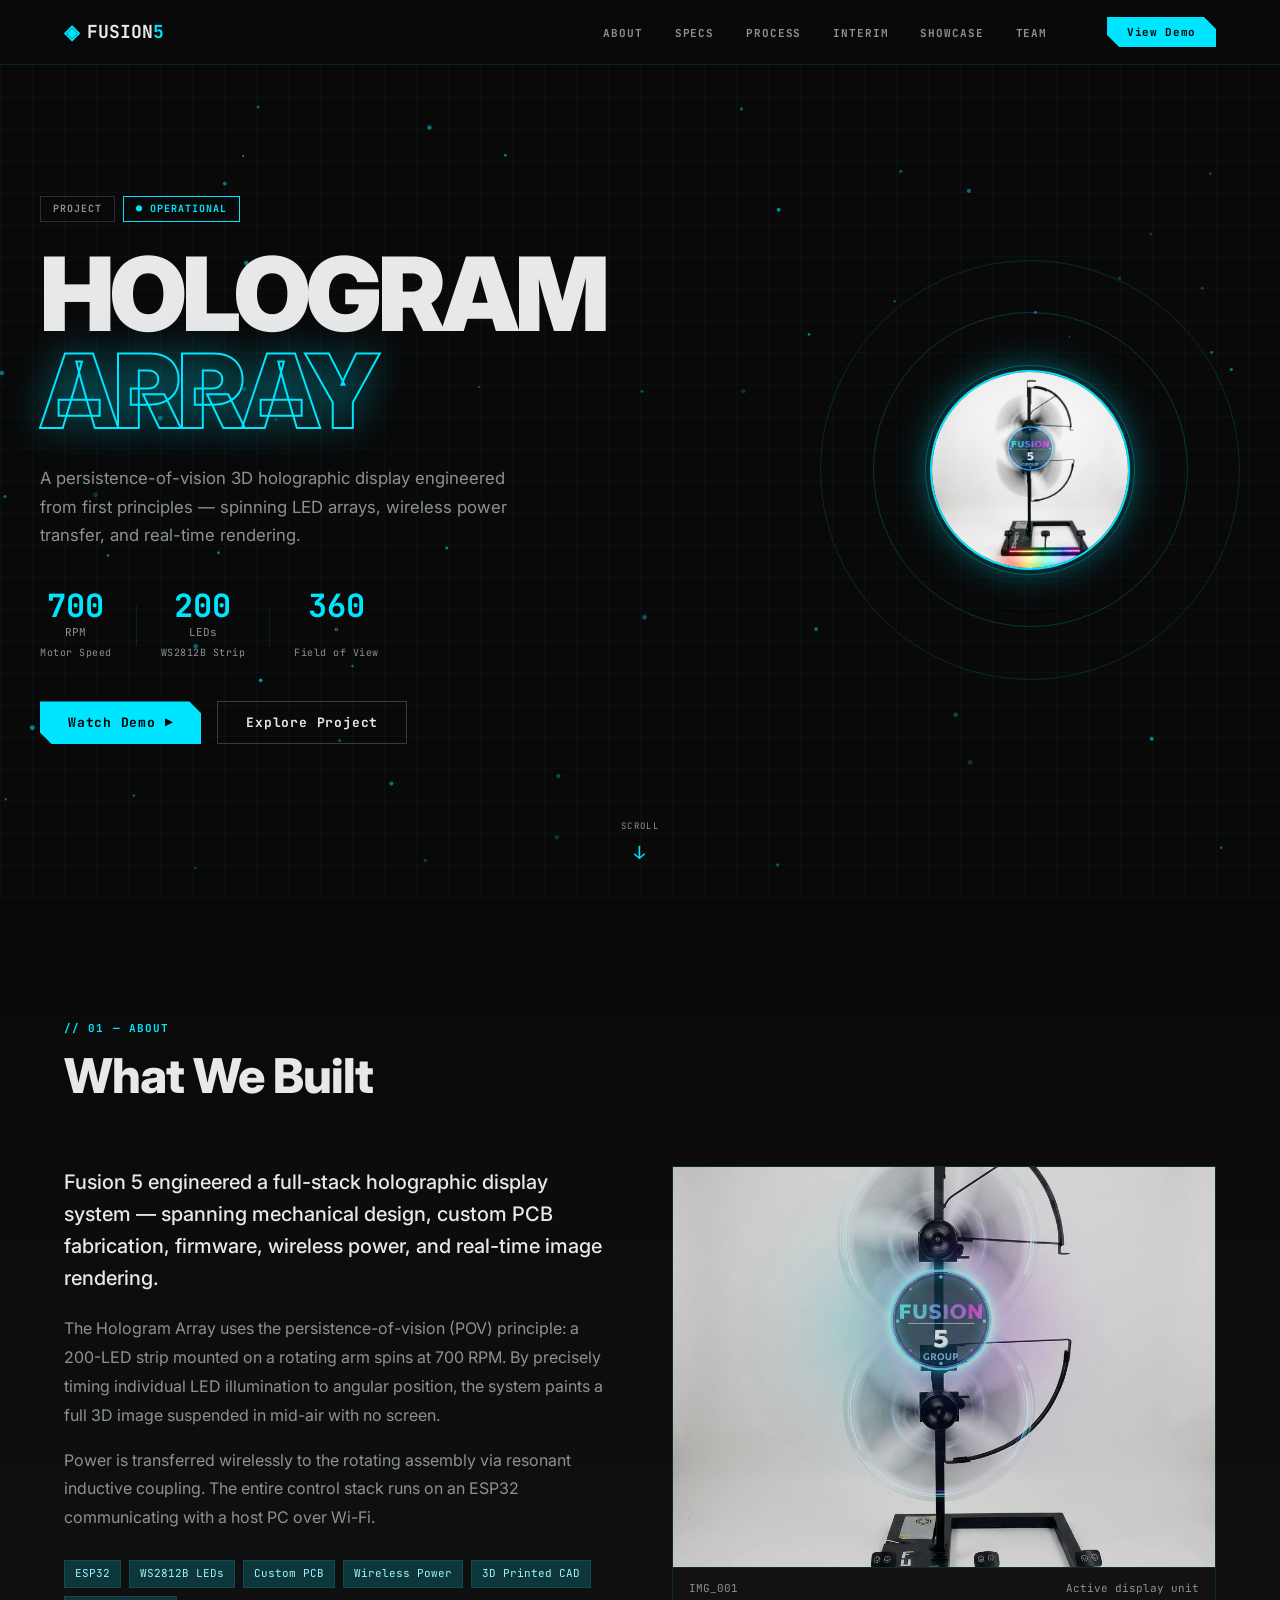
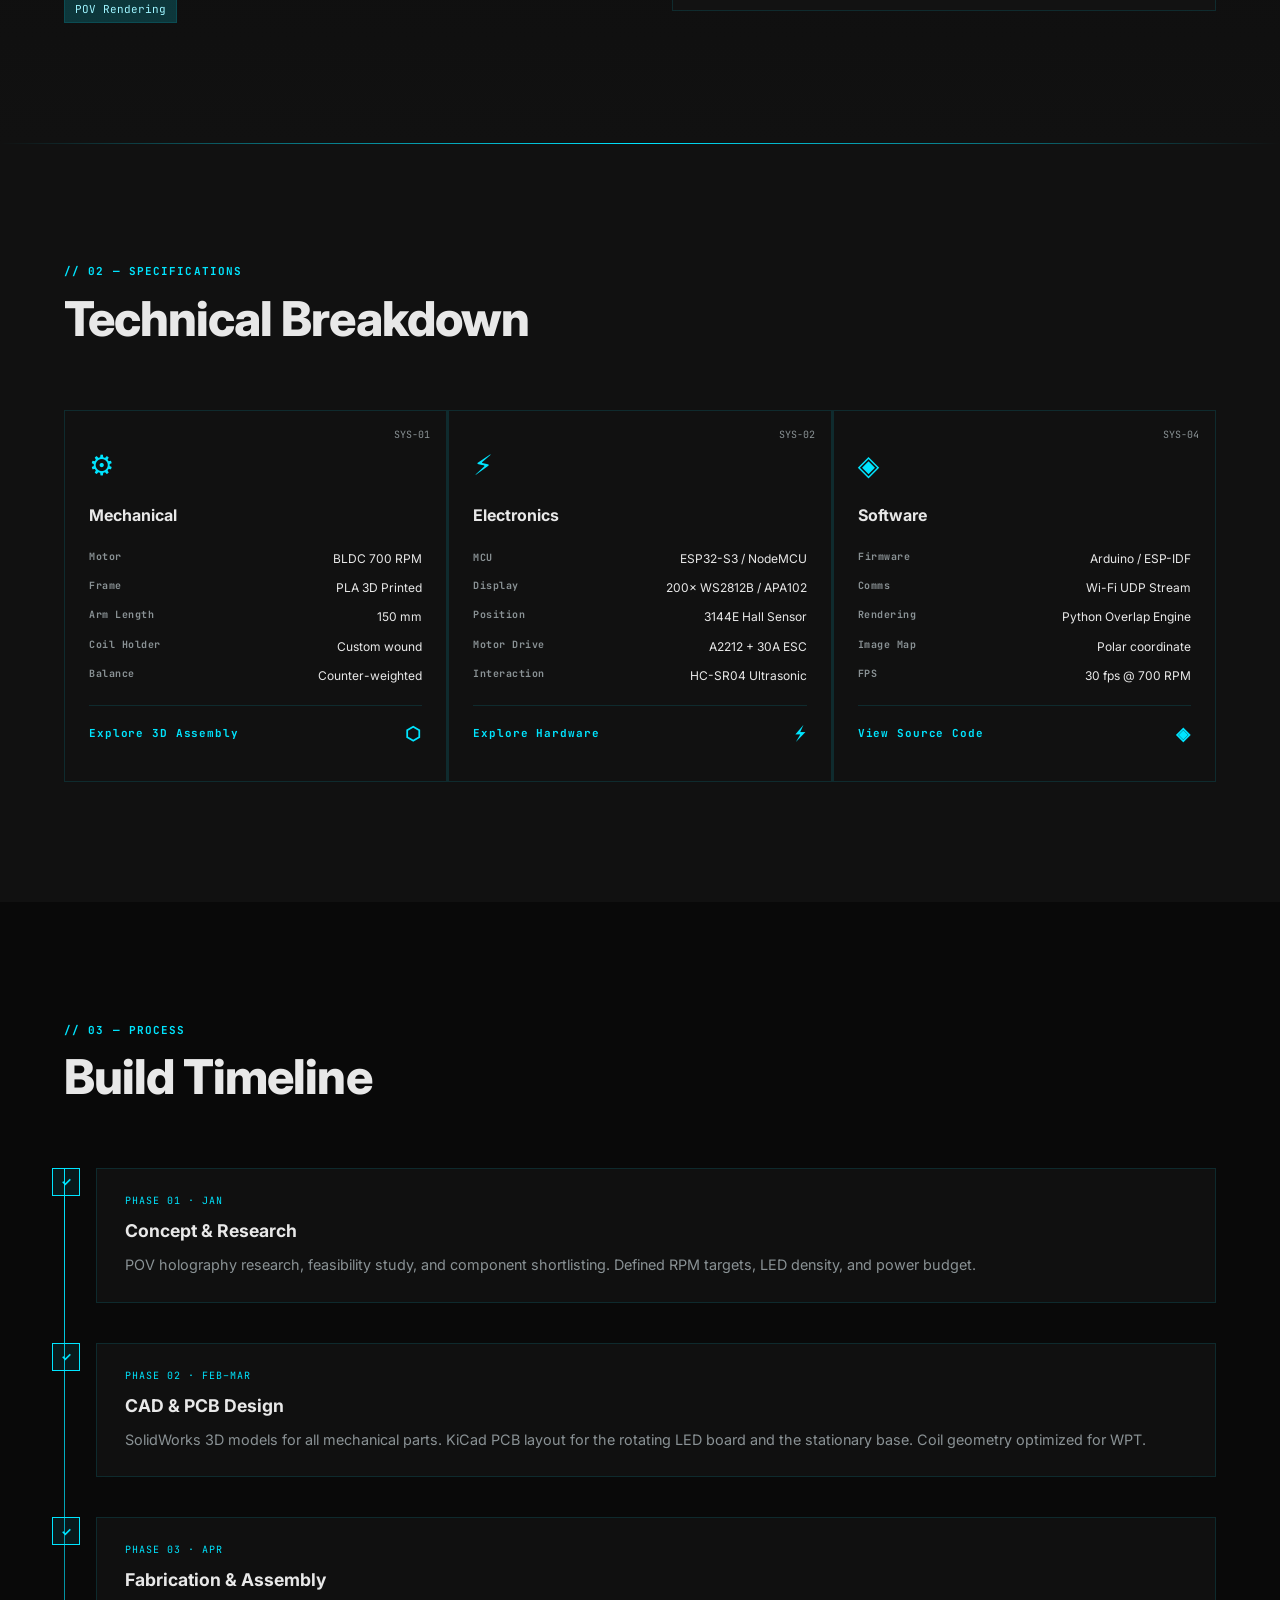
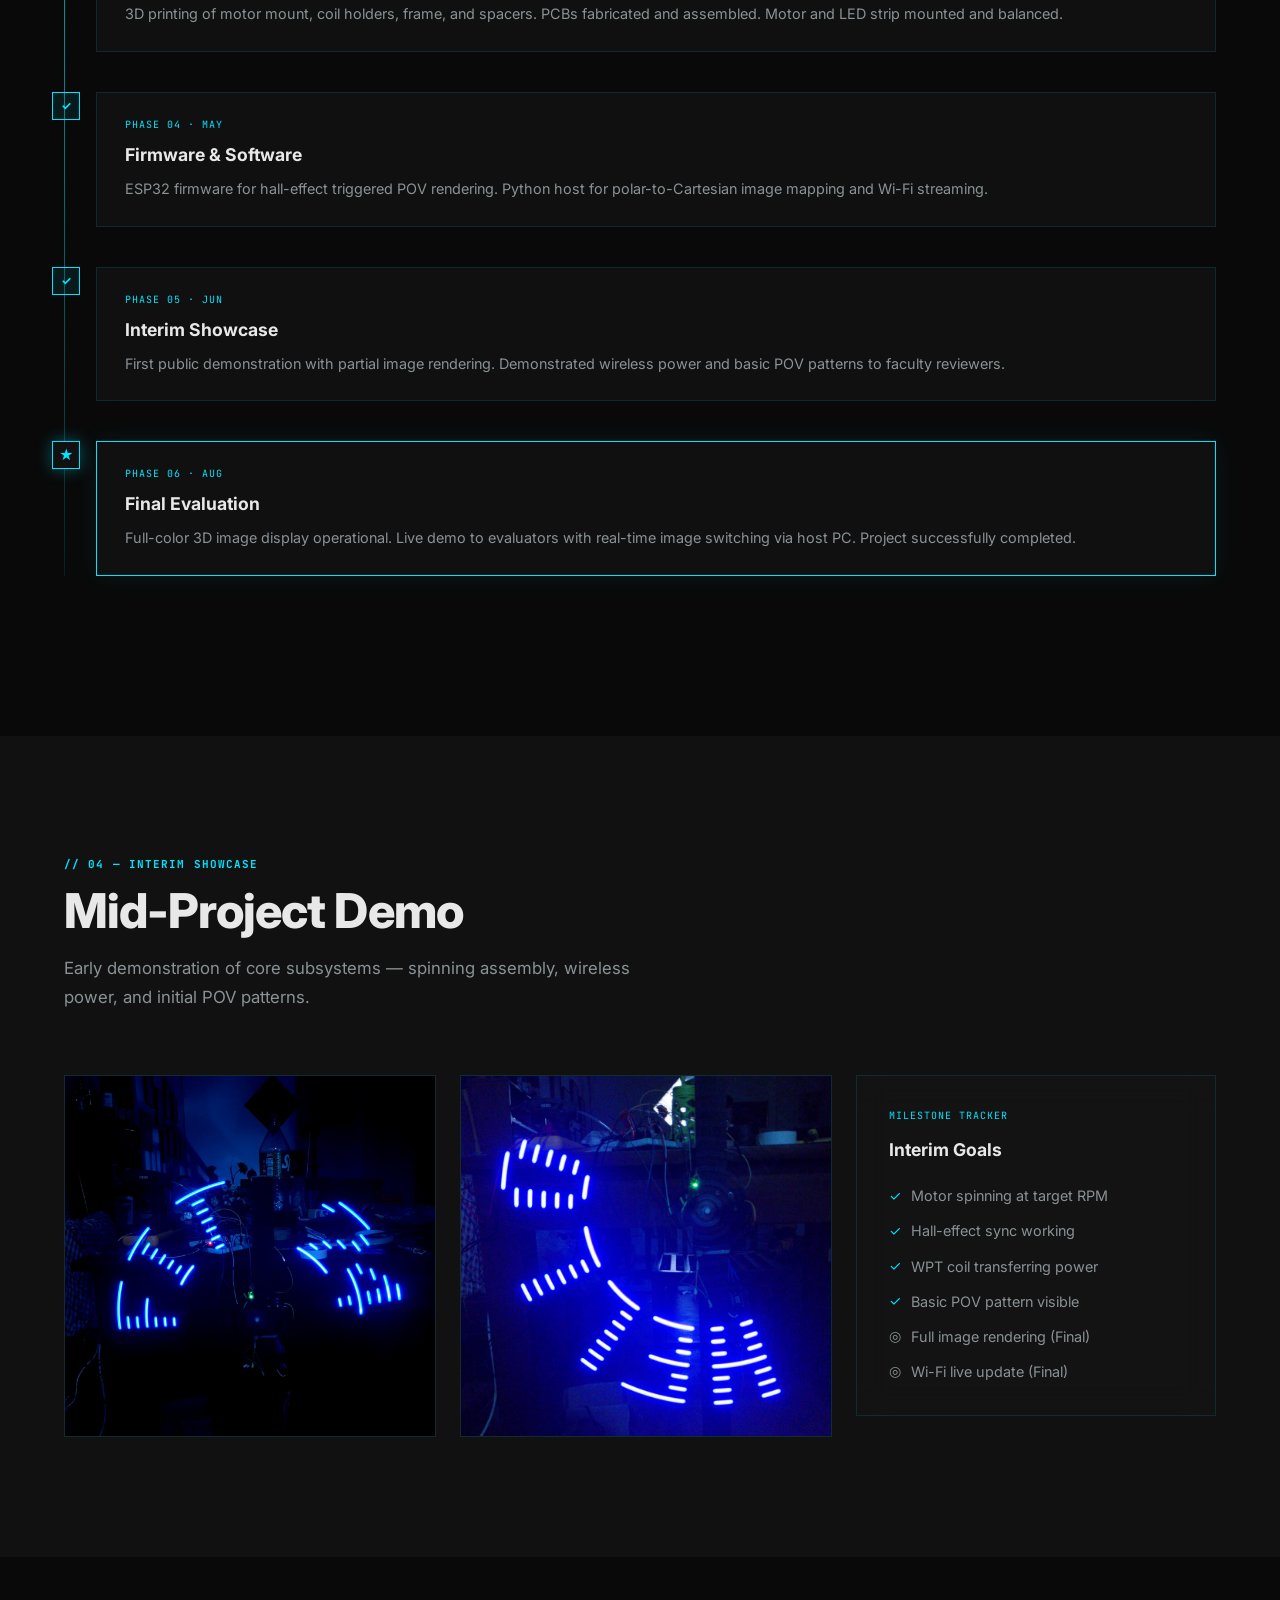
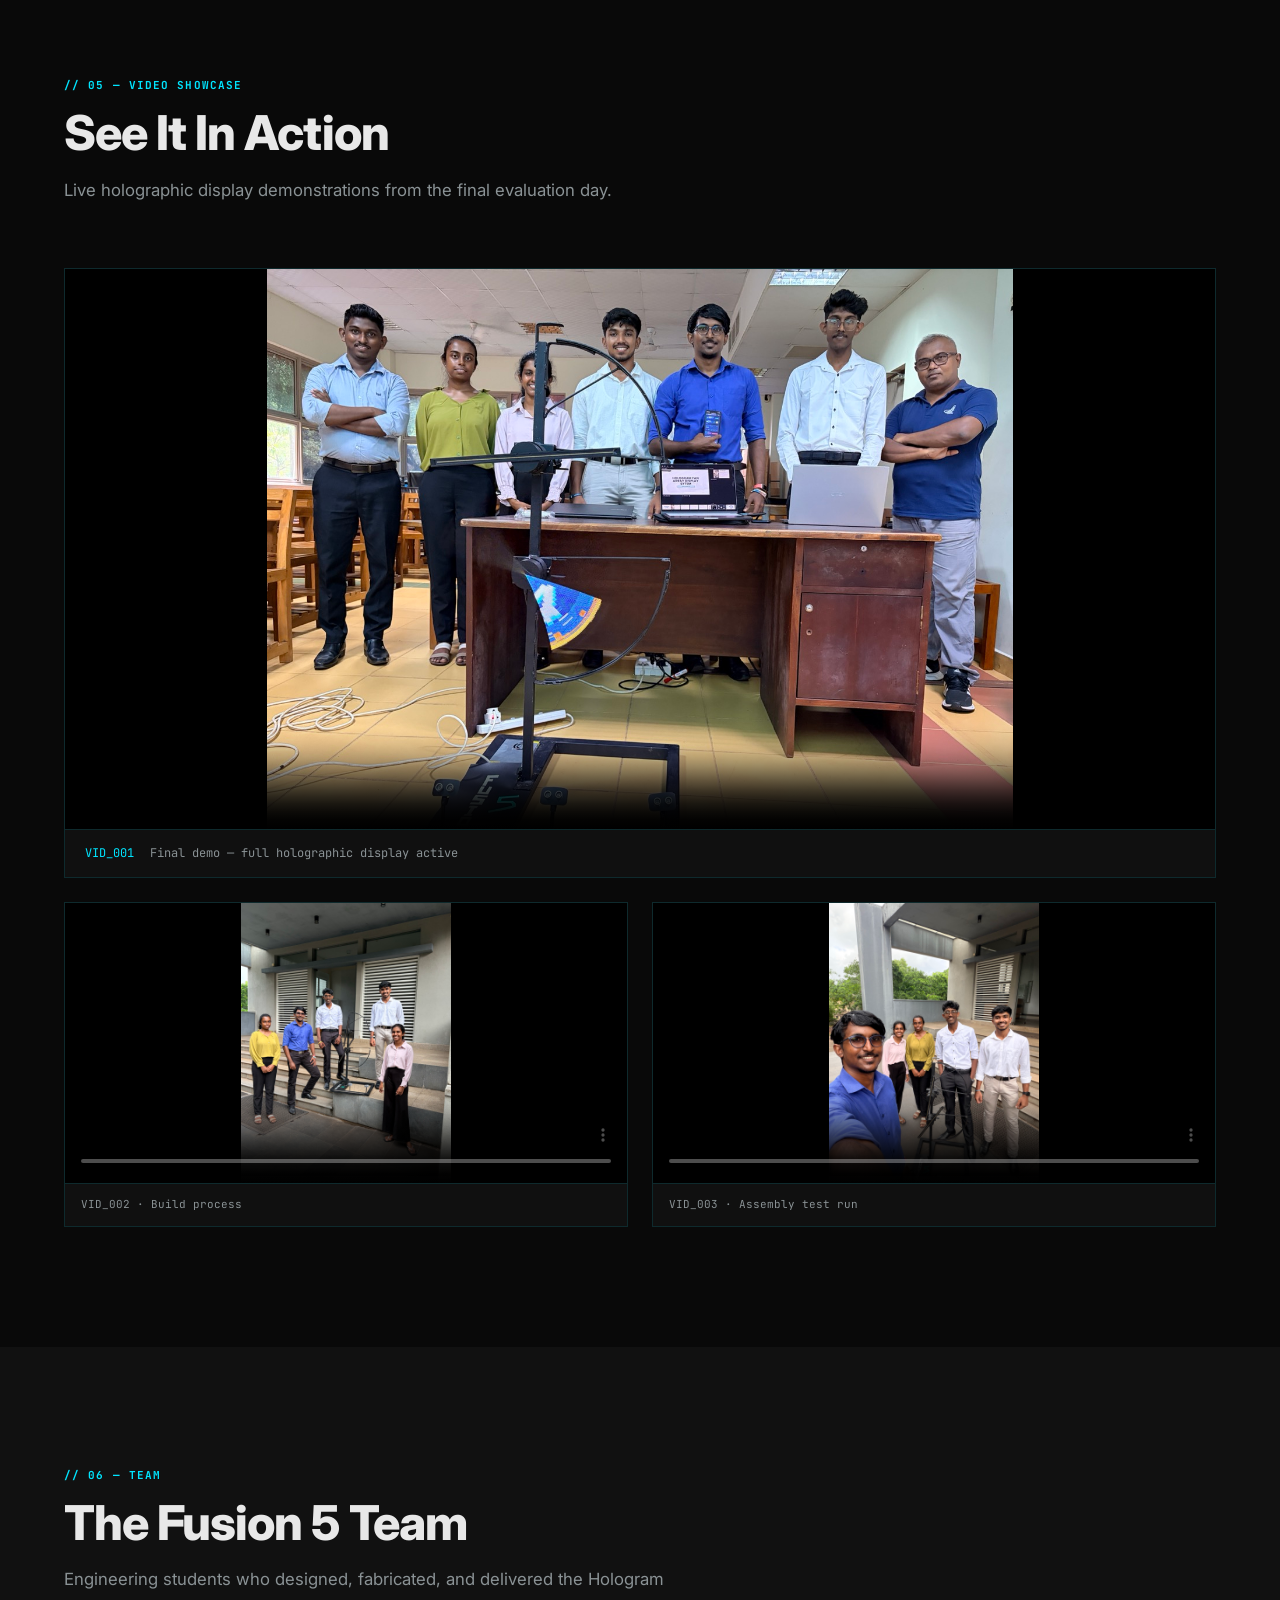
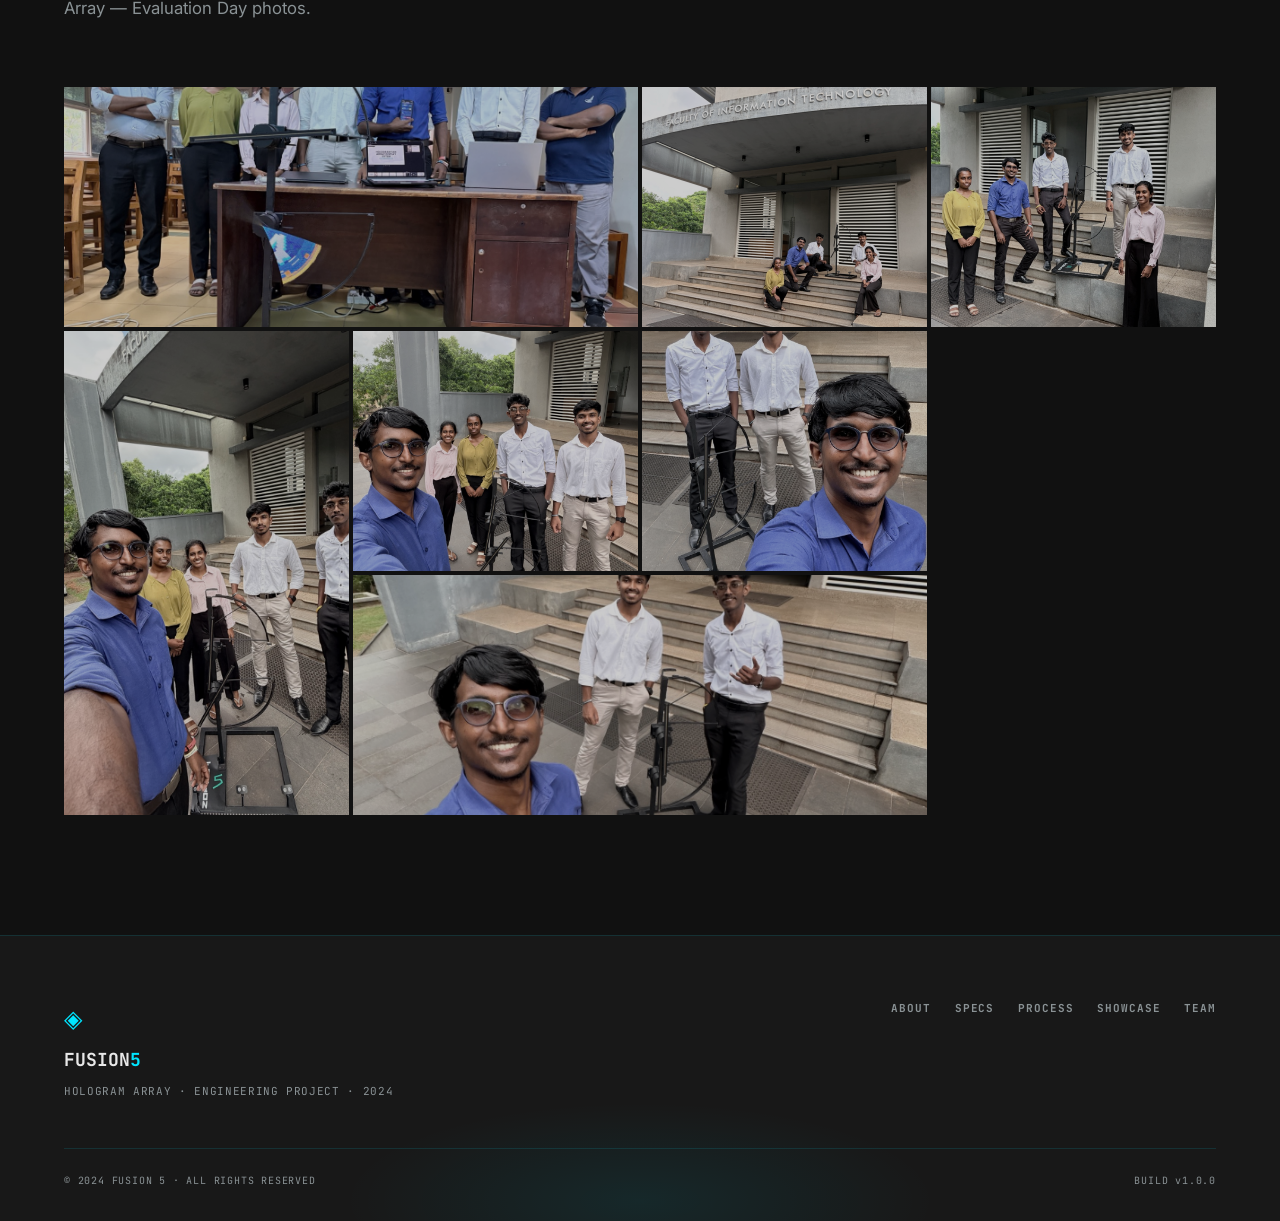
==== commit a0bc0b2f: "feat: update project structure and enhance accessibility - Added .gitignore and .vercelignore to exc" ====
--- a/hologram-website/index.html
+++ b/hologram-website/index.html
@@ -12,6 +12,8 @@
   <link
     href="https://fonts.googleapis.com/css2?family=Inter:wght@300;400;500;600;700;800;900&family=JetBrains+Mono:wght@400;500;700&display=swap"
     rel="stylesheet" />
+  <meta name="theme-color" content="#090909" />
+  <link rel="icon" href="favicon.svg" type="image/svg+xml" />
   <link rel="stylesheet" href="style.css" />
 </head>
 
@@ -34,13 +36,14 @@
       <button class="btn btn--primary nav__cta" id="nav-cta"
         onclick="document.getElementById('showcase').scrollIntoView({behavior:'smooth'})">View Demo</button>
       <button class="nav__hamburger" id="hamburger"
-        aria-label="Toggle menu"><span></span><span></span><span></span></button>
+        aria-label="Toggle menu" aria-controls="nav-links" aria-expanded="false"><span></span><span></span><span></span></button>
     </div>
   </nav>
 
   <section id="hero" class="hero">
     <div class="hero__grid-bg"></div>
     <div class="hero__particles" id="particles"></div>
+    <div class="hero__layout">
     <div class="hero__content">
       <div class="hero__eyebrow">
         <span class="badge" id="badge-project">PROJECT</span>
@@ -90,6 +93,7 @@
             id="hero-orb-img" />
         </div>
       </div>
+    </div>
     </div>
     <a href="#about" class="hero__scroll-cue" id="scroll-cue">
       <span class="hero__scroll-label">SCROLL</span>
@@ -318,7 +322,7 @@
         <p class="section-subtitle">Live holographic display demonstrations from the final evaluation day.</p>
       </div>
       <div class="showcase__hero-video glass-card" id="showcase-main-video">
-        <video id="main-video" src="assets/videos/demo1.mp4" controls preload="metadata"
+        <video id="main-video" src="assets/videos/demo1.mp4" controls playsinline preload="metadata"
           poster="assets/images/evaluation/1.jpeg"></video>
         <div class="showcase__video-label">
           <span class="mono">VID_001</span>
@@ -327,12 +331,12 @@
       </div>
       <div class="showcase__secondary-videos" id="showcase-secondary">
         <div class="showcase__vid-card glass-card" id="showcase-vid-2">
-          <video src="assets/videos/build1.mov" controls preload="metadata"
+          <video src="assets/videos/build1.mp4" controls playsinline preload="metadata"
             poster="assets/images/evaluation/3.jpeg"></video>
           <div class="showcase__vid-label mono">VID_002 · Build process</div>
         </div>
         <div class="showcase__vid-card glass-card" id="showcase-vid-3">
-          <video src="assets/videos/build2.mov" controls preload="metadata"
+          <video src="assets/videos/build2.mp4" controls playsinline preload="metadata"
             poster="assets/images/evaluation/5.jpeg"></video>
           <div class="showcase__vid-label mono">VID_003 · Assembly test run</div>
         </div>
@@ -405,18 +409,18 @@
     </div>
   </footer>
 
-  <div class="lightbox" id="lightbox" role="dialog" aria-modal="true">
+  <div class="lightbox" id="lightbox" role="dialog" aria-modal="true" aria-label="Team photo gallery" aria-hidden="true" inert>
     <button class="lightbox__close" id="lightbox-close" aria-label="Close lightbox">&times;</button>
     <button class="lightbox__prev" id="lightbox-prev" aria-label="Previous image">&#8249;</button>
     <button class="lightbox__next" id="lightbox-next" aria-label="Next image">&#8250;</button>
     <div class="lightbox__img-wrap">
-      <img src="" alt="" id="lightbox-img" />
+      <img alt="" id="lightbox-img" />
       <span class="lightbox__caption mono" id="lightbox-caption"></span>
     </div>
   </div>
 
   <!-- ═══════════════════ STL VIEWER MODAL ═══════════════════ -->
-  <div class="stl-modal" id="stl-modal" role="dialog" aria-modal="true" aria-label="3D Model Viewer">
+  <div class="stl-modal" id="stl-modal" aria-hidden="true" inert role="dialog" aria-modal="true" aria-label="3D Model Viewer">
     <div class="stl-modal__panel">
       <!-- Header -->
       <div class="stl-modal__header">
@@ -439,7 +443,7 @@
         <div class="stl-modal__viewer">
           <div class="stl-modal__canvas-wrap">
             <canvas id="stl-canvas"></canvas>
-            <div class="stl-modal__loading" id="stl-loading">
+            <div class="stl-modal__loading" id="stl-loading" role="status" aria-live="polite">
               <div class="stl-spinner"></div>
               <span class="mono">Loading model…</span>
             </div>
@@ -455,7 +459,7 @@
   </div>
 
   <!-- ═══════════════════ ELECTRONICS VIEWER MODAL ═══════════════════ -->
-  <div class="stl-modal elec-modal" id="elec-modal" role="dialog" aria-modal="true" aria-label="Electronics Component Viewer">
+  <div class="stl-modal elec-modal" id="elec-modal" aria-hidden="true" inert role="dialog" aria-modal="true" aria-label="Electronics Component Viewer">
     <div class="stl-modal__panel elec-modal__panel">
       <!-- Header -->
       <div class="stl-modal__header">
@@ -478,7 +482,7 @@
         <div class="elec-modal__viewer">
           <div class="elec-modal__display">
             <div class="elec-modal__img-card">
-              <img id="elec-img" src="" alt="Electronic Component" class="elec-modal__img" />
+              <img id="elec-img" alt="Electronic Component" class="elec-modal__img" />
               <div class="elec-modal__img-badge mono" id="elec-category">—</div>
             </div>
             <div class="elec-modal__details">
@@ -506,7 +510,7 @@
   </div>
 
   <!-- ═══════════════════ SOFTWARE VIEWER MODAL ═══════════════════ -->
-  <div class="stl-modal soft-modal" id="soft-modal" role="dialog" aria-modal="true" aria-label="Software Architecture & Source Code">
+  <div class="stl-modal soft-modal" id="soft-modal" aria-hidden="true" inert role="dialog" aria-modal="true" aria-label="Software Architecture & Source Code">
     <div class="stl-modal__panel soft-modal__panel">
       <!-- Header -->
       <div class="stl-modal__header">
@@ -571,6 +575,7 @@
   <script src="assets/js/three.min.js"></script>
   <script src="assets/js/STLLoader.js"></script>
   <script src="assets/js/OrbitControls.js"></script>
+  <script src="ui.js"></script>
   <script src="script.js"></script>
   <script src="stl-viewer.js"></script>
   <script src="electronics-viewer.js"></script>
--- a/hologram-website/style.css
+++ b/hologram-website/style.css
@@ -150,13 +150,12 @@
   pointer-events: none;
 }
 .hero__particles { position: absolute; inset: 0; pointer-events: none; }
-.hero__content {
+.hero__layout {
   max-width: 1200px; margin: 0 auto; width: 100%;
-  display: grid; grid-template-columns: 1fr 1fr; align-items: center; gap: 64px;
-  position: relative; z-index: 1;
-  grid-column: 1; /* fallback */
-}
-.hero__content { grid-template-columns: 1fr 480px; gap: 80px; }
+  display: grid; grid-template-columns: minmax(0, 1fr) 420px;
+  align-items: center; gap: 64px; position: relative; z-index: 1;
+}
+.hero__content { min-width: 0; }
 .hero__eyebrow { display: flex; gap: 8px; margin-bottom: 24px; }
 .hero__title {
   font-size: clamp(3.5rem, 8vw, 7rem); font-weight: 900; line-height: 0.95;
@@ -313,7 +312,7 @@
 /* ─── SHOWCASE ────────────────────────────────────── */
 .showcase { background: var(--bg); }
 .showcase__hero-video { overflow: hidden; margin-bottom: 24px; }
-.showcase__hero-video video { width: 100%; max-height: 560px; object-fit: cover; display: block; }
+.showcase__hero-video video { width: 100%; max-height: 560px; object-fit: contain; background: #000; display: block; }
 .showcase__video-label {
   display: flex; gap: 16px; align-items: center; padding: 14px 20px;
   font-family: var(--font-mono); font-size: 12px; border-top: 1px solid var(--glass-border);
@@ -322,7 +321,7 @@
 .showcase__video-label span:last-child { color: var(--muted); }
 .showcase__secondary-videos { display: grid; grid-template-columns: 1fr 1fr; gap: 24px; }
 .showcase__vid-card { overflow: hidden; }
-.showcase__vid-card video { width: 100%; height: 280px; object-fit: cover; display: block; }
+.showcase__vid-card video { width: 100%; height: 280px; object-fit: contain; background: #000; display: block; }
 .showcase__vid-label { padding: 12px 16px; font-size: 11px; color: var(--muted); border-top: 1px solid var(--glass-border); }
 
 /* ─── TEAM GALLERY ────────────────────────────────── */
@@ -404,7 +403,7 @@
 
 /* ─── RESPONSIVE ──────────────────────────────────── */
 @media (max-width: 1024px) {
-  .hero__content { grid-template-columns: 1fr; }
+  .hero__layout { grid-template-columns: minmax(0, 1fr); }
   .hero__visual { display: none; }
   .about__grid { grid-template-columns: 1fr; }
   .specs__grid { grid-template-columns: repeat(2, 1fr); }
@@ -437,7 +436,9 @@
 }
 
 @media (max-width: 480px) {
-  .hero__stats { flex-direction: column; gap: 16px; }
+  .hero { padding: 104px 24px 96px; min-height: 100svh; }
+  .hero__title { font-size: clamp(2.5rem, 11vw, 3.5rem); }
+  .hero__stats { gap: 16px; justify-content: space-between; }
   .hero__stat-divider { display: none; }
   .gallery { grid-template-columns: 1fr; }
   .gallery__item--wide { grid-column: span 1; }
@@ -670,7 +671,7 @@
   z-index: 5;
   transition: opacity 0.3s;
 }
-.stl-modal__loading.hidden { opacity: 0; pointer-events: none; }
+.stl-modal__loading.hidden { opacity: 0; visibility: hidden; pointer-events: none; }
 
 .stl-spinner {
   width: 36px; height: 36px;
@@ -960,3 +961,35 @@
 .soft-modal__code-pre code {
   font-family: inherit;
 }
+
+/* Keep closed dialogs out of keyboard navigation and assistive technology. */
+.lightbox:not(.is-open), .stl-modal:not(.is-open) { visibility: hidden; }
+:focus-visible { outline: 2px solid var(--cyan); outline-offset: 4px; }
+section[id] { scroll-margin-top: 80px; }
+.stl-modal__panel { height: min(760px, 90dvh); max-height: 90dvh; }
+.stl-modal__body > *, .elec-modal__display > * { min-width: 0; min-height: 0; }
+.stl-modal__canvas-wrap { min-height: 0; }
+.soft-modal__title-main, .elec-modal__name { overflow-wrap: anywhere; }
+.stl-modal__close { flex-shrink: 0; }
+.gallery__item:focus-visible .gallery__caption { transform: none; opacity: 1; }
+
+@media (max-width: 720px) {
+  .stl-modal { padding: 8px; }
+  .stl-modal__header { padding: 14px 16px; gap: 12px; }
+  .stl-modal__title { font-size: 1.1rem; }
+  .stl-modal__sidebar { max-height: 150px; }
+  .stl-part-list__item { flex-shrink: 0; }
+  .stl-modal__controls-hint { font-size: 9px; left: 12px; right: 12px; }
+  .soft-modal__repo-header { flex-wrap: wrap; gap: 8px; }
+  .soft-modal__code-header { flex-wrap: wrap; gap: 8px; }
+}
+
+@media (prefers-reduced-motion: reduce) {
+  html { scroll-behavior: auto; }
+  *, *::before, *::after {
+    animation-duration: 0.01ms !important;
+    animation-iteration-count: 1 !important;
+    transition-duration: 0.01ms !important;
+  }
+  .reveal { opacity: 1; transform: none; }
+}
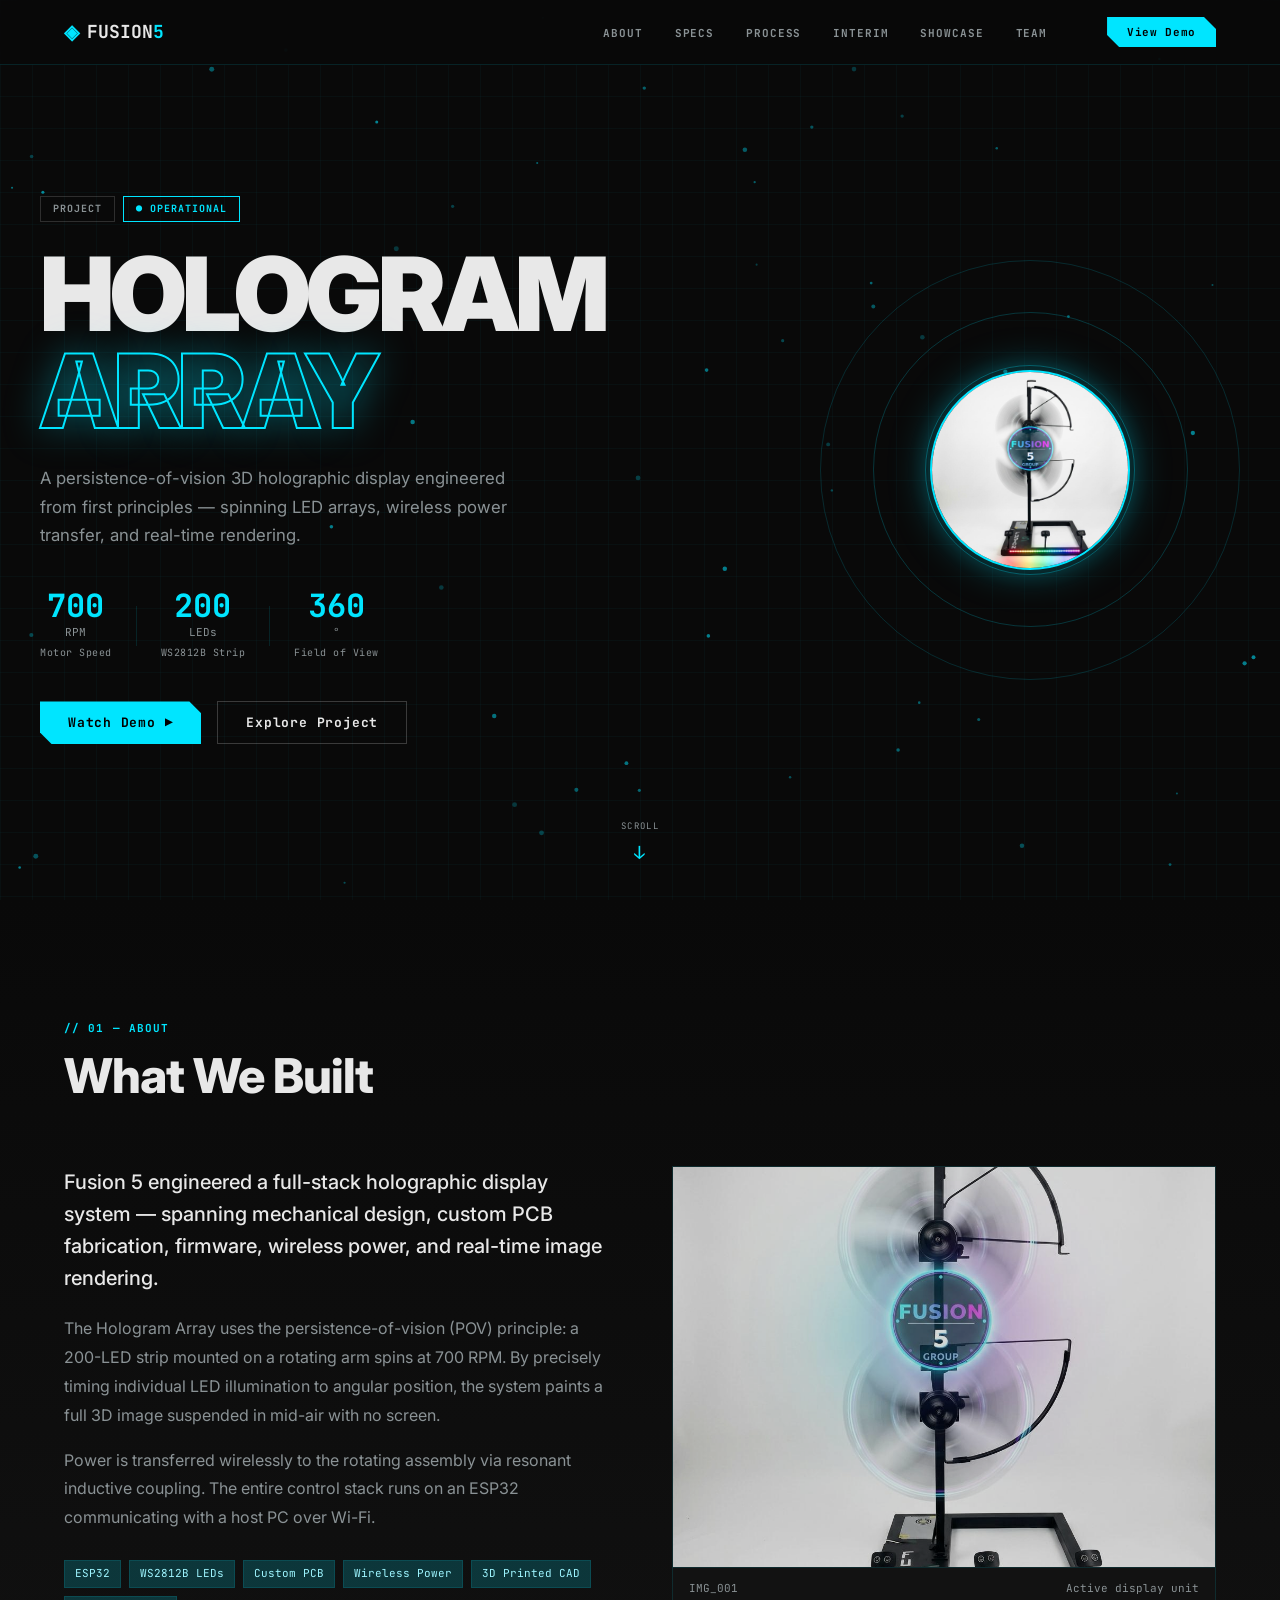
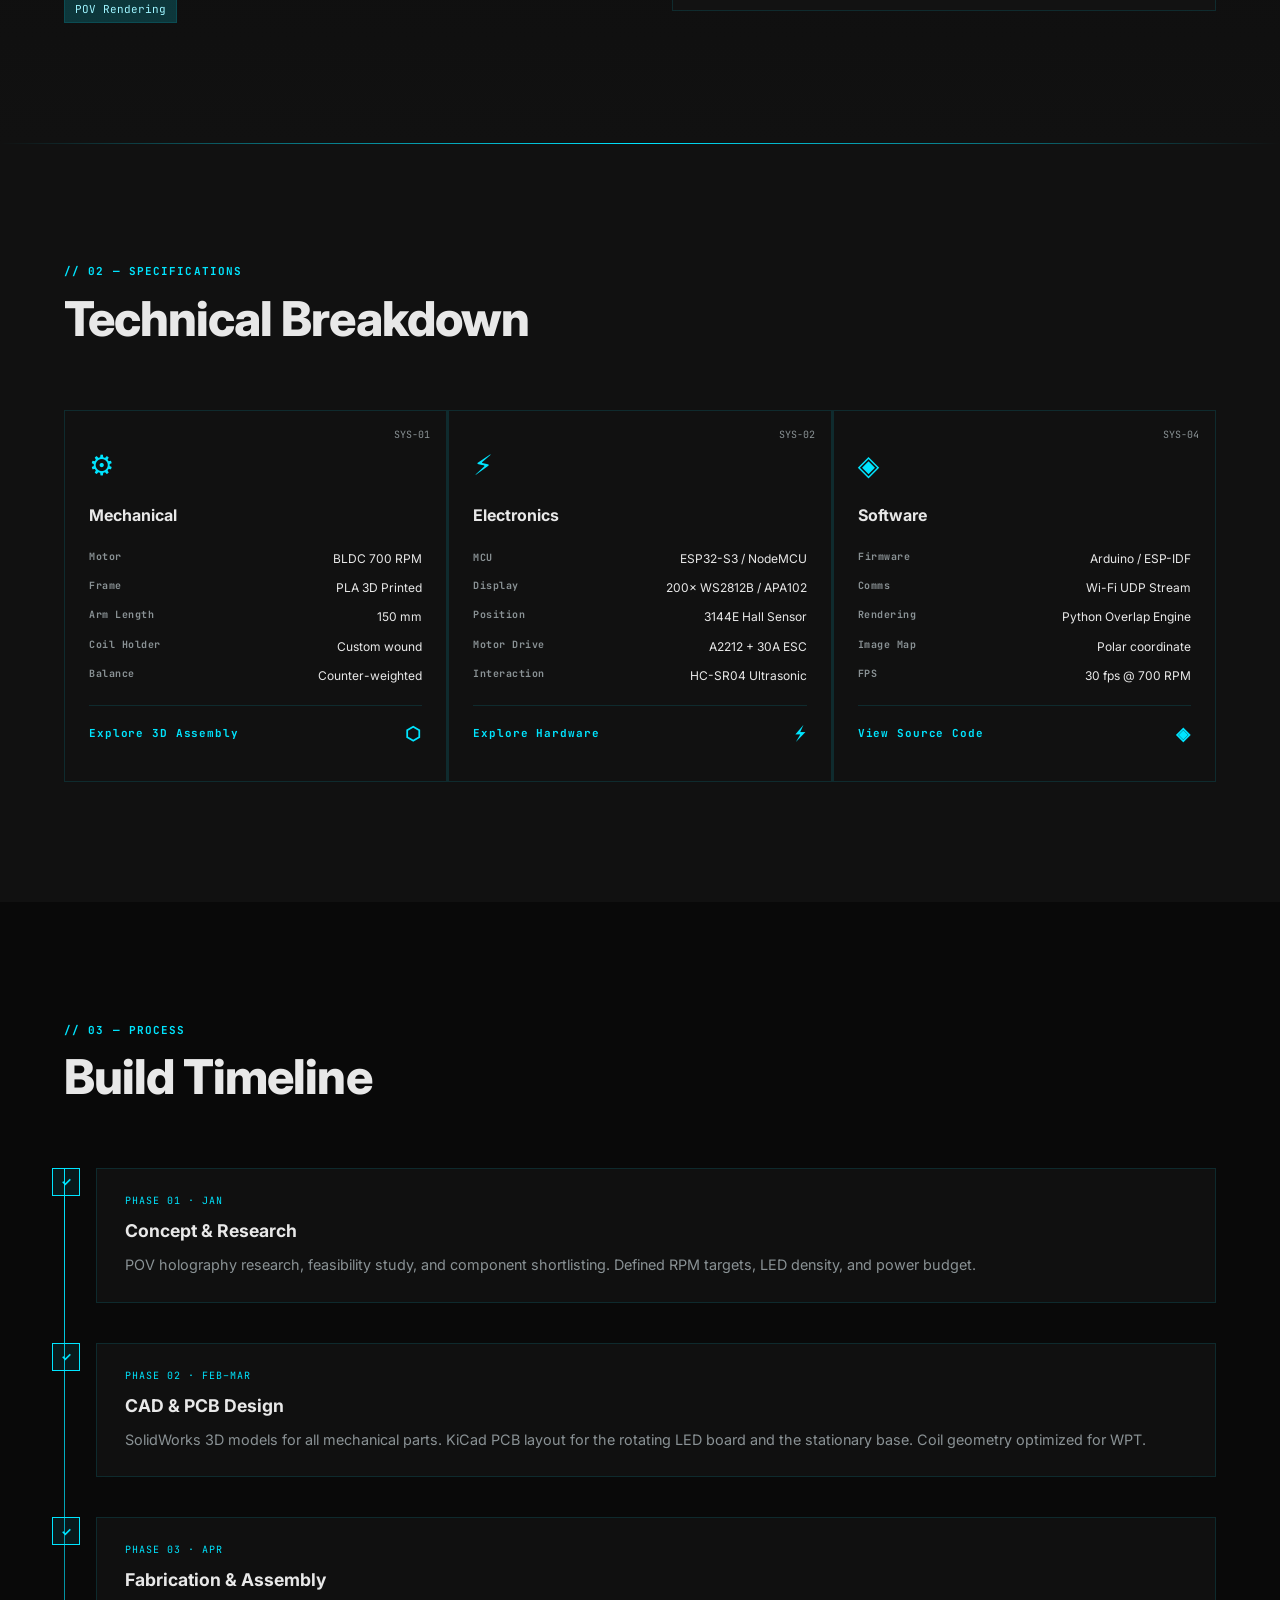
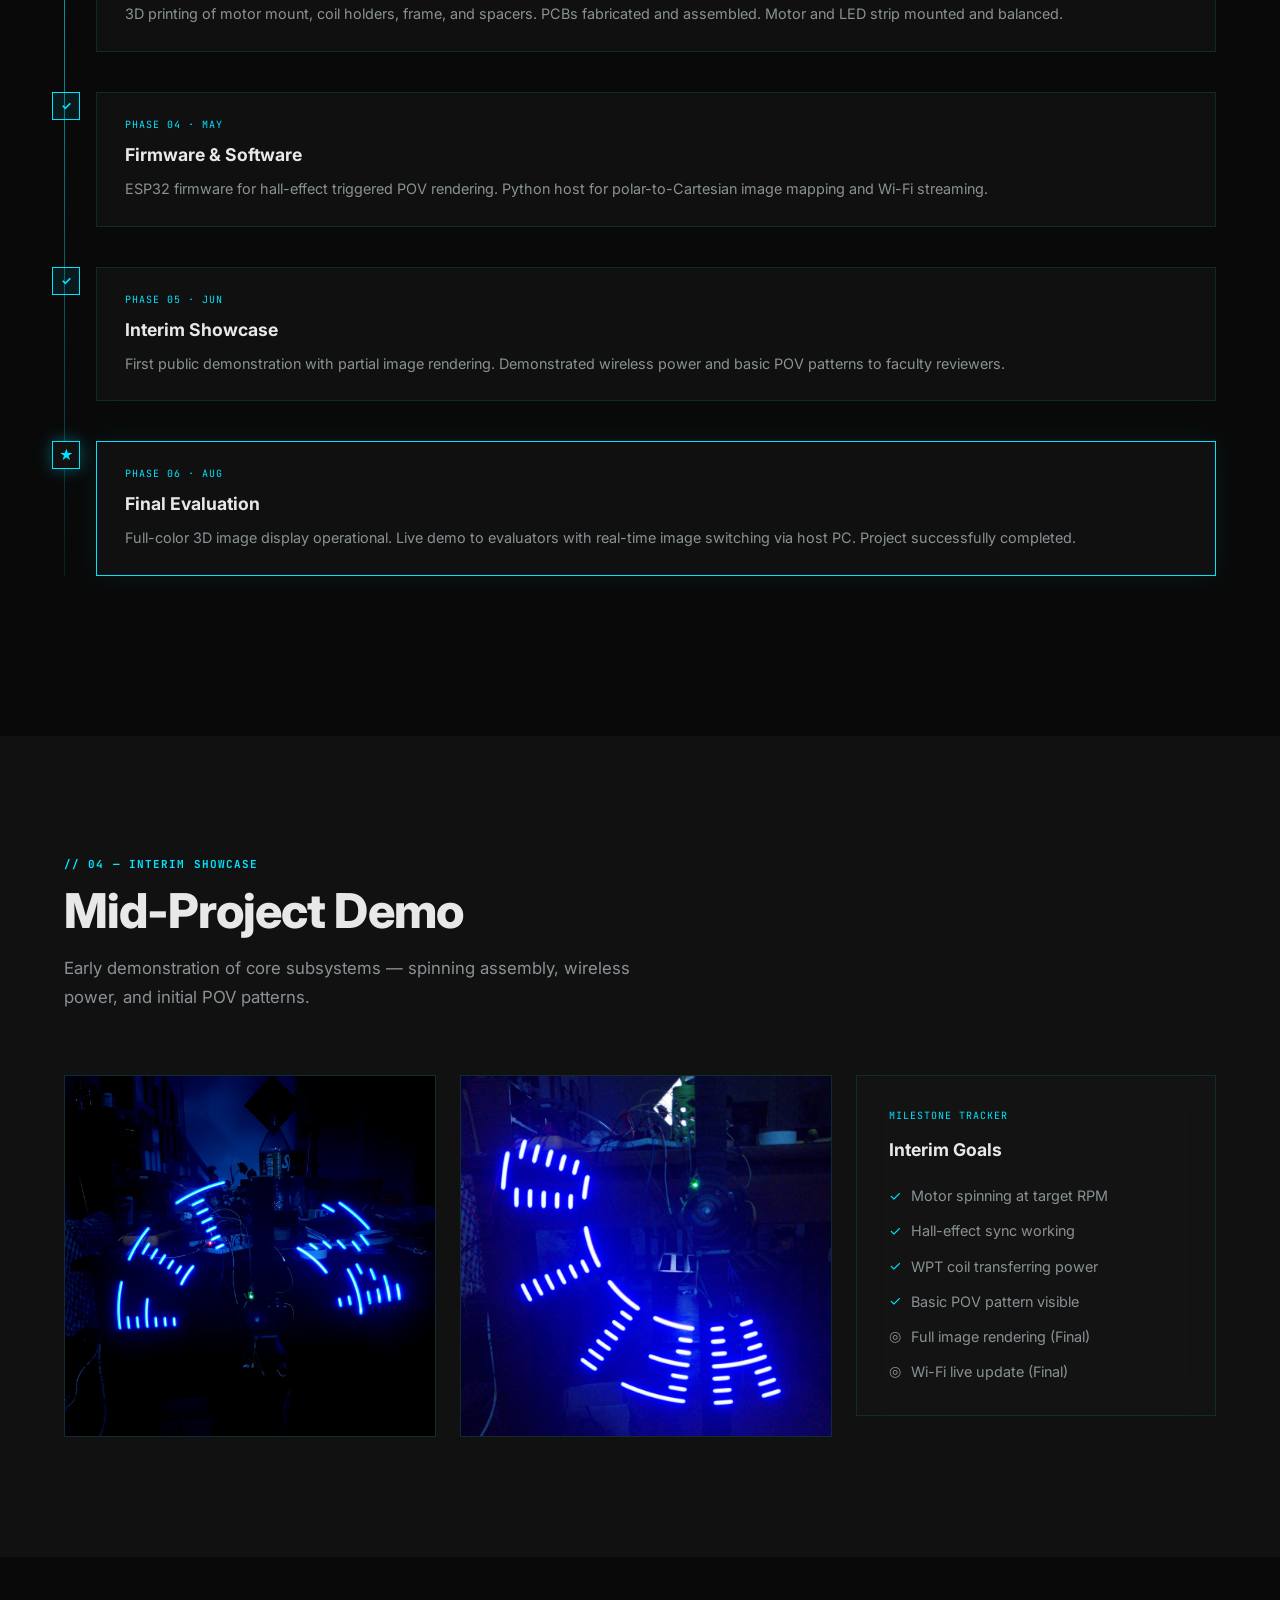
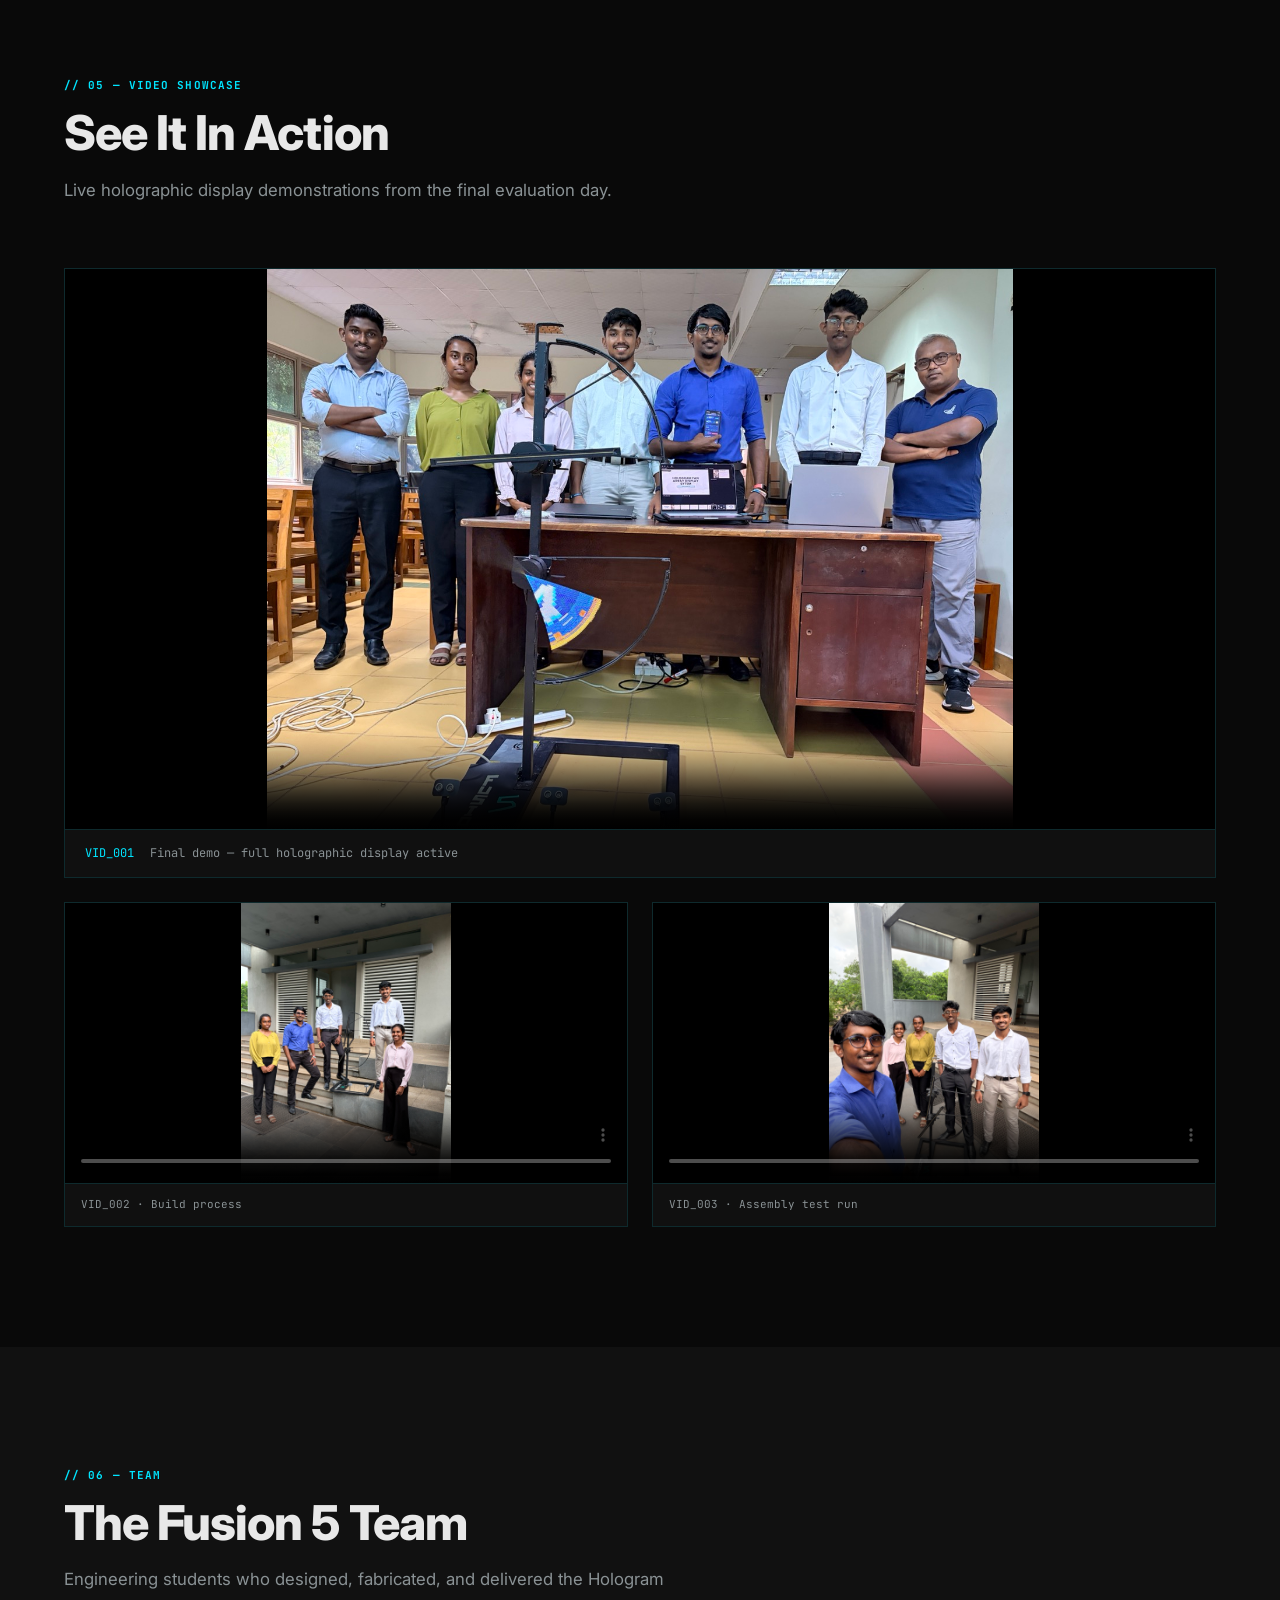
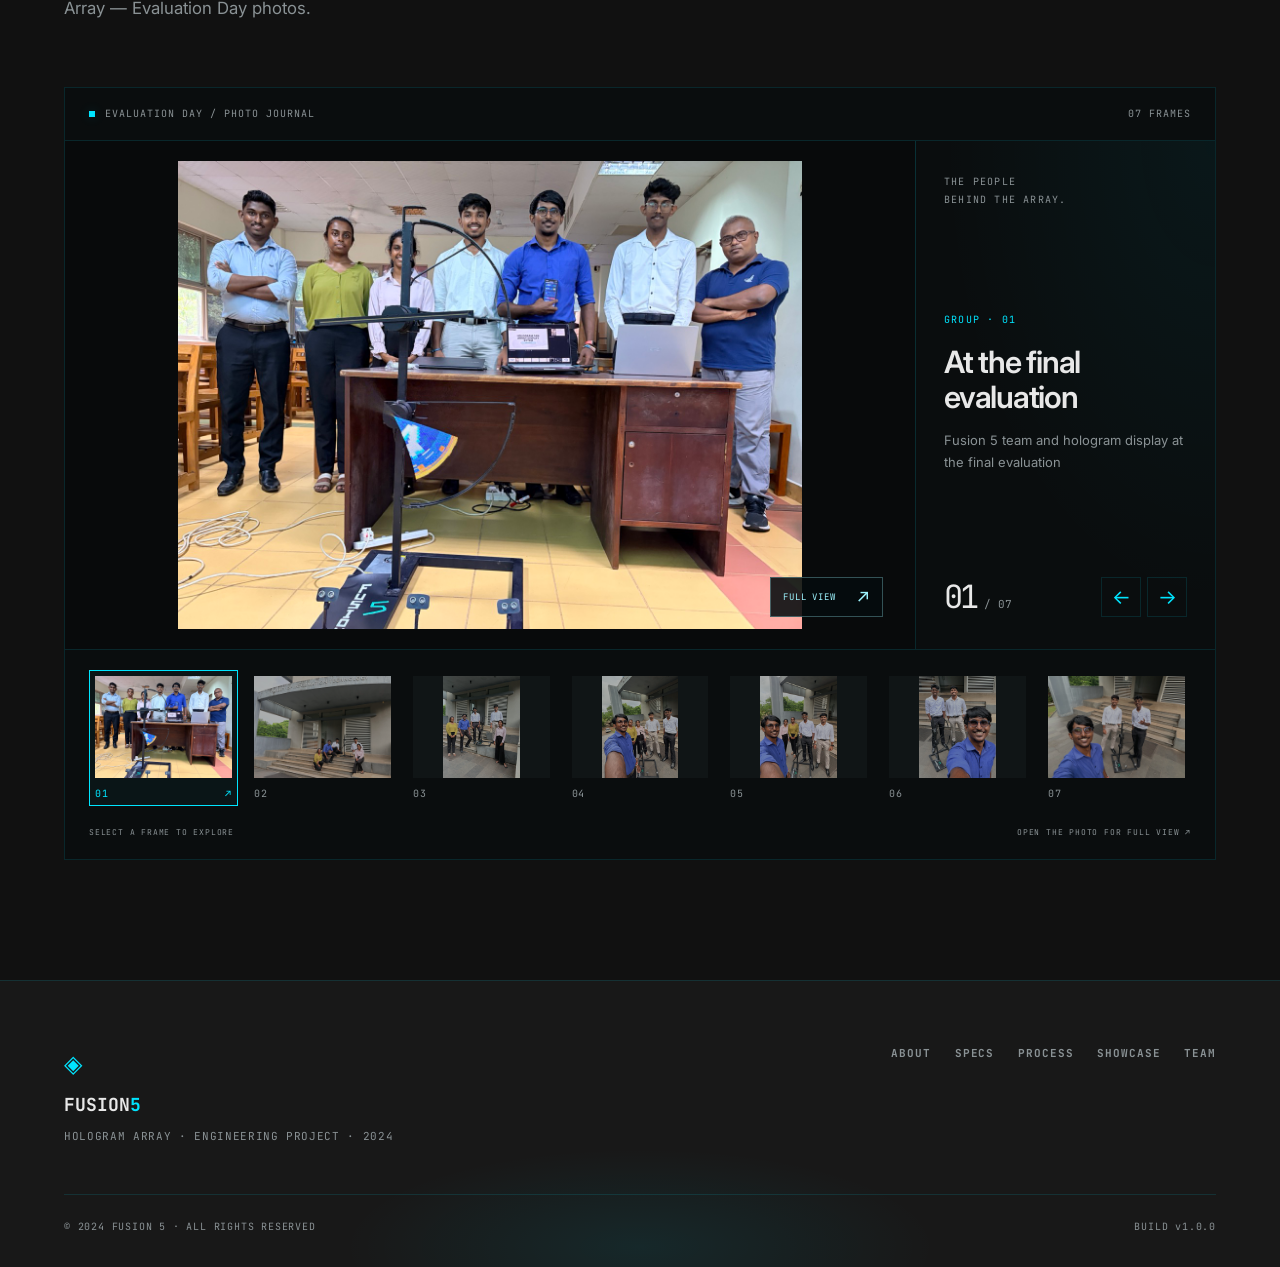
==== commit 9ed5d02a: "feat: enhance gallery functionality and accessibility features" ====
--- a/hologram-website/index.html
+++ b/hologram-website/index.html
@@ -352,35 +352,65 @@
         <p class="section-subtitle">Engineering students who designed, fabricated, and delivered the Hologram Array —
           Evaluation Day photos.</p>
       </div>
-      <div class="gallery" id="gallery">
-        <div class="gallery__item gallery__item--wide" id="gallery-1">
-          <img src="assets/images/evaluation/1.jpeg" alt="Fusion 5 team evaluation day" loading="lazy" />
-          <div class="gallery__caption"><span class="mono">GROUP · 01</span></div>
-        </div>
-        <div class="gallery__item" id="gallery-2">
-          <img src="assets/images/evaluation/2.jpeg" alt="Fusion 5 team evaluation day" loading="lazy" />
-          <div class="gallery__caption"><span class="mono">TEAM · 02</span></div>
-        </div>
-        <div class="gallery__item" id="gallery-3">
-          <img src="assets/images/evaluation/3.jpeg" alt="Evaluation day" loading="lazy" />
-          <div class="gallery__caption"><span class="mono">EVAL · 03</span></div>
-        </div>
-        <div class="gallery__item gallery__item--tall" id="gallery-4">
-          <img src="assets/images/evaluation/4.jpeg" alt="Hologram demo evaluation" loading="lazy" />
-          <div class="gallery__caption"><span class="mono">DEMO · 04</span></div>
-        </div>
-        <div class="gallery__item" id="gallery-5">
-          <img src="assets/images/evaluation/5.jpeg" alt="Team evaluation" loading="lazy" />
-          <div class="gallery__caption"><span class="mono">EVAL · 05</span></div>
-        </div>
-        <div class="gallery__item" id="gallery-6">
-          <img src="assets/images/evaluation/6.jpeg" alt="Fusion 5 team" loading="lazy" />
-          <div class="gallery__caption"><span class="mono">GROUP · 06</span></div>
-        </div>
-        <div class="gallery__item gallery__item--wide" id="gallery-7">
-          <img src="assets/images/evaluation/7.jpeg" alt="Fusion 5 full team" loading="lazy" />
-          <div class="gallery__caption"><span class="mono">FULL TEAM · 07</span></div>
-        </div>
+      <div class="gallery" id="gallery" role="region" aria-label="Evaluation day photo journal">
+        <div class="gallery__masthead mono">
+          <span><span class="gallery__status-dot" aria-hidden="true"></span> EVALUATION DAY / PHOTO JOURNAL</span>
+          <span>07 FRAMES</span>
+        </div>
+        <div class="gallery__spread">
+          <div class="gallery__image-panel">
+            <button class="gallery__stage" id="gallery-open" type="button" aria-label="Open selected photo in full view">
+              <img id="gallery-preview" src="assets/images/evaluation/1.jpeg" alt="Fusion 5 team and hologram display at the final evaluation" width="1280" height="960" loading="lazy" decoding="async" />
+              <span class="gallery__expand mono">FULL VIEW <span aria-hidden="true">↗</span></span>
+            </button>
+          </div>
+          <div class="gallery__notes">
+            <span class="gallery__kicker mono">THE PEOPLE<br />BEHIND THE ARRAY.</span>
+            <div class="gallery__story" aria-live="polite" aria-atomic="true">
+              <span class="gallery__category mono" id="gallery-category">GROUP · 01</span>
+              <h3 class="gallery__title" id="gallery-photo-title">At the final evaluation</h3>
+              <p class="gallery__description" id="gallery-description">Fusion 5 team and hologram display at the final evaluation</p>
+            </div>
+            <div class="gallery__navigation">
+              <div class="gallery__counter mono"><span id="gallery-current">01</span><span class="gallery__counter-total"> / 07</span></div>
+              <div class="gallery__arrows">
+                <button class="gallery__arrow" id="gallery-prev" type="button" aria-label="Previous gallery photo">←</button>
+                <button class="gallery__arrow" id="gallery-next" type="button" aria-label="Next gallery photo">→</button>
+              </div>
+            </div>
+          </div>
+        </div>
+        <div class="gallery__filmstrip" role="group" aria-label="Choose a photo">
+          <button class="gallery__item is-selected" id="gallery-1" type="button" data-title="At the final evaluation" data-caption="GROUP · 01" aria-label="Select photo 1: At the final evaluation" aria-pressed="true">
+            <span class="gallery__thumb"><img src="assets/images/evaluation/1.jpeg" alt="Fusion 5 team and hologram display at the final evaluation" width="1280" height="960" loading="lazy" decoding="async" /></span>
+            <span class="gallery__caption mono"><span>01</span><span class="gallery__selected-mark" aria-hidden="true">↗</span></span>
+          </button>
+          <button class="gallery__item" id="gallery-2" type="button" data-title="A moment outside" data-caption="TEAM · 02" aria-label="Select photo 2: A moment outside" aria-pressed="false">
+            <span class="gallery__thumb"><img src="assets/images/evaluation/2.jpeg" alt="Fusion 5 team seated outside the faculty building" width="1280" height="960" loading="lazy" decoding="async" /></span>
+            <span class="gallery__caption mono"><span>02</span><span class="gallery__selected-mark" aria-hidden="true">↗</span></span>
+          </button>
+          <button class="gallery__item" id="gallery-3" type="button" data-title="The people behind it" data-caption="EVAL · 03" aria-label="Select photo 3: The people behind it" aria-pressed="false">
+            <span class="gallery__thumb"><img src="assets/images/evaluation/3.jpeg" alt="Fusion 5 team with the hologram display outside the faculty" width="960" height="1280" loading="lazy" decoding="async" /></span>
+            <span class="gallery__caption mono"><span>03</span><span class="gallery__selected-mark" aria-hidden="true">↗</span></span>
+          </button>
+          <button class="gallery__item" id="gallery-4" type="button" data-title="Built together" data-caption="DEMO · 04" aria-label="Select photo 4: Built together" aria-pressed="false">
+            <span class="gallery__thumb"><img src="assets/images/evaluation/4.jpeg" alt="Fusion 5 group selfie with the hologram array" width="960" height="1280" loading="lazy" decoding="async" /></span>
+            <span class="gallery__caption mono"><span>04</span><span class="gallery__selected-mark" aria-hidden="true">↗</span></span>
+          </button>
+          <button class="gallery__item" id="gallery-5" type="button" data-title="One project. Many hands." data-caption="EVAL · 05" aria-label="Select photo 5: One project. Many hands." aria-pressed="false">
+            <span class="gallery__thumb"><img src="assets/images/evaluation/5.jpeg" alt="Fusion 5 team gathered around the hologram display" width="960" height="1280" loading="lazy" decoding="async" /></span>
+            <span class="gallery__caption mono"><span>05</span><span class="gallery__selected-mark" aria-hidden="true">↗</span></span>
+          </button>
+          <button class="gallery__item" id="gallery-6" type="button" data-title="Between the demos" data-caption="GROUP · 06" aria-label="Select photo 6: Between the demos" aria-pressed="false">
+            <span class="gallery__thumb"><img src="assets/images/evaluation/6.jpeg" alt="Fusion 5 teammates and the hologram array outside the faculty" width="960" height="1280" loading="lazy" decoding="async" /></span>
+            <span class="gallery__caption mono"><span>06</span><span class="gallery__selected-mark" aria-hidden="true">↗</span></span>
+          </button>
+          <button class="gallery__item" id="gallery-7" type="button" data-title="A day to remember" data-caption="FULL TEAM · 07" aria-label="Select photo 7: A day to remember" aria-pressed="false">
+            <span class="gallery__thumb"><img src="assets/images/evaluation/7.jpeg" alt="Fusion 5 teammates taking a selfie beside the hologram display" width="1280" height="960" loading="lazy" decoding="async" /></span>
+            <span class="gallery__caption mono"><span>07</span><span class="gallery__selected-mark" aria-hidden="true">↗</span></span>
+          </button>
+        </div>
+        <div class="gallery__footnote mono"><span>SELECT A FRAME TO EXPLORE</span><span class="gallery__desktop-hint">OPEN THE PHOTO FOR FULL VIEW ↗</span><span class="gallery__mobile-hint">SWIPE TO BROWSE ↔</span></div>
       </div>
     </div>
   </section>
@@ -410,13 +440,20 @@
   </footer>
 
   <div class="lightbox" id="lightbox" role="dialog" aria-modal="true" aria-label="Team photo gallery" aria-hidden="true" inert>
-    <button class="lightbox__close" id="lightbox-close" aria-label="Close lightbox">&times;</button>
-    <button class="lightbox__prev" id="lightbox-prev" aria-label="Previous image">&#8249;</button>
-    <button class="lightbox__next" id="lightbox-next" aria-label="Next image">&#8250;</button>
-    <div class="lightbox__img-wrap">
-      <img alt="" id="lightbox-img" />
-      <span class="lightbox__caption mono" id="lightbox-caption"></span>
-    </div>
+    <header class="lightbox__header">
+      <span class="lightbox__label mono">FUSION 5 <span>/ PHOTO JOURNAL</span></span>
+      <button class="lightbox__close" id="lightbox-close" type="button" aria-label="Close photo viewer">×</button>
+    </header>
+    <div class="lightbox__img-wrap" id="lightbox-image-area">
+      <img alt="" id="lightbox-img" decoding="async" />
+    </div>
+    <footer class="lightbox__footer">
+      <div class="lightbox__info" aria-live="polite" aria-atomic="true"><span class="lightbox__index mono" id="lightbox-counter">01 / 07</span><span class="lightbox__caption" id="lightbox-caption">At the final evaluation</span></div>
+      <div class="lightbox__navigation">
+        <button class="lightbox__prev" id="lightbox-prev" type="button" aria-label="Previous image">←</button>
+        <button class="lightbox__next" id="lightbox-next" type="button" aria-label="Next image">→</button>
+      </div>
+    </footer>
   </div>
 
   <!-- ═══════════════════ STL VIEWER MODAL ═══════════════════ -->
@@ -577,6 +614,7 @@
   <script src="assets/js/OrbitControls.js"></script>
   <script src="ui.js"></script>
   <script src="script.js"></script>
+  <script src="gallery.js"></script>
   <script src="stl-viewer.js"></script>
   <script src="electronics-viewer.js"></script>
   <script src="software-viewer.js"></script>
--- a/hologram-website/style.css
+++ b/hologram-website/style.css
@@ -324,28 +324,82 @@
 .showcase__vid-card video { width: 100%; height: 280px; object-fit: contain; background: #000; display: block; }
 .showcase__vid-label { padding: 12px 16px; font-size: 11px; color: var(--muted); border-top: 1px solid var(--glass-border); }
 
-/* ─── TEAM GALLERY ────────────────────────────────── */
+/* ─── TEAM PHOTO JOURNAL ───────────────────────────── */
 .team { background: var(--bg-2); }
-.gallery {
-  display: grid;
-  grid-template-columns: repeat(4, 1fr);
-  grid-auto-rows: 240px;
-  gap: 4px;
-}
-.gallery__item { position: relative; overflow: hidden; cursor: pointer; }
-.gallery__item img { width: 100%; height: 100%; object-fit: cover; transition: transform 0.5s ease, filter 0.4s; filter: brightness(0.8) saturate(0.7); }
-.gallery__item:hover img { transform: scale(1.06); filter: brightness(1) saturate(1); }
-.gallery__item--wide { grid-column: span 2; }
-.gallery__item--tall { grid-row: span 2; }
-.gallery__caption {
-  position: absolute; bottom: 0; left: 0; right: 0;
-  background: linear-gradient(0deg, rgba(9,9,9,0.9), transparent);
-  padding: 24px 12px 10px;
-  font-family: var(--font-mono); font-size: 10px; color: var(--cyan);
-  letter-spacing: 0.08em;
-  transform: translateY(4px); opacity: 0; transition: 0.3s;
-}
-.gallery__item:hover .gallery__caption { transform: translateY(0); opacity: 1; }
+.gallery { border: 1px solid var(--glass-border); background: #0a0d0e; }
+.gallery__masthead {
+  display: flex; justify-content: space-between; align-items: center; gap: 16px;
+  padding: 18px 24px; border-bottom: 1px solid var(--glass-border);
+  color: var(--muted); font-size: 10px; letter-spacing: 0.1em;
+}
+.gallery__masthead > span:first-child { display: flex; align-items: center; gap: 10px; }
+.gallery__status-dot { width: 6px; height: 6px; background: var(--cyan); box-shadow: 0 0 12px var(--cyan-dim); }
+.gallery__spread { display: grid; grid-template-columns: minmax(0, 1fr) 300px; }
+.gallery__image-panel { min-width: 0; padding: 20px; background: #080a0b; }
+.gallery__stage {
+  display: flex; width: 100%; height: clamp(340px, 52vh, 500px); position: relative; align-items: center;
+  justify-content: center; background: #080a0b; overflow: hidden; touch-action: pan-y;
+}
+.gallery__stage img { width: 100%; height: 100%; object-fit: contain; }
+.gallery__stage:focus-visible { outline-offset: -3px; }
+.gallery__expand {
+  position: absolute; bottom: 12px; right: 12px; display: flex; align-items: center; gap: 22px;
+  padding: 10px 12px; background: rgba(5, 12, 14, 0.88); border: 1px solid rgba(158,245,255,0.3);
+  color: var(--cyan-text); font-size: 9px; letter-spacing: 0.1em; transition: background 0.2s;
+}
+.gallery__expand > span { font-size: 18px; line-height: 1; }
+.gallery__stage:hover .gallery__expand { background: #10282c; }
+.gallery__notes {
+  min-width: 0; display: flex; flex-direction: column; justify-content: space-between; gap: 36px;
+  padding: 32px 28px; border-left: 1px solid var(--glass-border);
+  background: radial-gradient(ellipse at top right, rgba(0,229,255,0.05), transparent 65%);
+}
+.gallery__kicker { color: var(--muted); font-size: 10px; line-height: 1.8; letter-spacing: 0.12em; }
+.gallery__category { display: block; color: var(--cyan); font-size: 10px; letter-spacing: 0.12em; margin-bottom: 16px; }
+.gallery__title { font-size: clamp(1.6rem, 2.4vw, 2rem); font-weight: 600; line-height: 1.15; letter-spacing: -0.04em; margin-bottom: 14px; }
+.gallery__description { color: var(--muted); font-size: 13px; line-height: 1.7; }
+.gallery__navigation { display: flex; align-items: center; justify-content: space-between; gap: 16px; }
+.gallery__counter { font-size: 32px; line-height: 1; color: var(--white); letter-spacing: -0.08em; }
+.gallery__counter-total { color: var(--muted); font-size: 11px; letter-spacing: 0; }
+.gallery__arrows { display: flex; gap: 6px; }
+.gallery__arrow { width: 40px; height: 40px; border: 1px solid var(--glass-border); color: var(--cyan); font-size: 20px; transition: background 0.2s, border-color 0.2s; }
+.gallery__arrow:hover { background: var(--cyan-dim); border-color: var(--cyan); }
+.gallery__filmstrip { display: grid; grid-template-columns: repeat(7, minmax(0, 1fr)); gap: 10px; padding: 20px 24px; border-top: 1px solid var(--glass-border); }
+.gallery__item { min-width: 0; padding: 5px; border: 1px solid transparent; text-align: left; color: var(--muted); transition: border-color 0.2s, background 0.2s; }
+.gallery__thumb { display: flex; aspect-ratio: 4 / 3; background: #101516; overflow: hidden; }
+.gallery__thumb img { width: 100%; height: 100%; object-fit: contain; opacity: 0.65; transition: opacity 0.2s; }
+.gallery__item:hover .gallery__thumb img, .gallery__item:focus-visible .gallery__thumb img, .gallery__item.is-selected .gallery__thumb img { opacity: 1; }
+.gallery__item.is-selected { border-color: var(--cyan); background: rgba(0,229,255,0.04); color: var(--cyan); }
+.gallery__caption { display: flex; justify-content: space-between; align-items: center; padding-top: 9px; font-size: 10px; letter-spacing: 0.08em; }
+.gallery__selected-mark { opacity: 0; }
+.gallery__item.is-selected .gallery__selected-mark { opacity: 1; }
+.gallery__footnote { display: flex; justify-content: space-between; gap: 12px; padding: 0 24px 20px; color: var(--muted); font-size: 8px; letter-spacing: 0.1em; }
+.gallery__mobile-hint { display: none; }
+
+@media (max-width: 1024px) {
+  .gallery__spread { grid-template-columns: minmax(0, 1fr) 250px; }
+  .gallery__notes { padding: 24px; }
+  .gallery__stage { height: 420px; }
+}
+@media (max-width: 720px) {
+  .gallery__masthead { padding: 16px; font-size: 8px; gap: 8px; }
+  .gallery__masthead > span:first-child { gap: 7px; }
+  .gallery__spread { grid-template-columns: minmax(0, 1fr); }
+  .gallery__image-panel { padding: 12px; }
+  .gallery__stage { height: clamp(280px, 90vw, 480px); }
+  .gallery__notes { padding: 20px; border-left: none; border-top: 1px solid var(--glass-border); gap: 20px; }
+  .gallery__kicker { display: none; }
+  .gallery__story { min-height: 120px; }
+  .gallery__category { margin-bottom: 10px; }
+  .gallery__title { font-size: 1.6rem; }
+  .gallery__counter { font-size: 26px; }
+  .gallery__arrow { width: 44px; height: 44px; }
+  .gallery__filmstrip { display: flex; gap: 8px; overflow-x: auto; overscroll-behavior-x: contain; padding: 16px; scrollbar-width: thin; scrollbar-color: #22606a #101516; }
+  .gallery__item { flex: 0 0 88px; }
+  .gallery__footnote { padding: 0 16px 16px; font-size: 7px; }
+  .gallery__desktop-hint { display: none; }
+  .gallery__mobile-hint { display: inline; }
+}
 
 /* ─── FOOTER ──────────────────────────────────────── */
 .footer {
@@ -372,27 +426,33 @@
 .footer__bottom { display: flex; justify-content: space-between; align-items: center; padding-top: 24px; border-top: 1px solid var(--glass-border); }
 .footer__copy, .footer__build { font-size: 10px; color: var(--muted); letter-spacing: 0.08em; }
 
-/* ─── LIGHTBOX ────────────────────────────────────── */
+/* ─── FULL PHOTO VIEW ─────────────────────────────── */
 .lightbox {
-  position: fixed; inset: 0; z-index: 999;
-  background: rgba(0,0,0,0.95);
-  display: flex; align-items: center; justify-content: center;
-  opacity: 0; pointer-events: none;
-  transition: opacity 0.3s;
+  position: fixed; inset: 0; z-index: 999; background: rgba(5,8,9,0.98);
+  display: grid; grid-template-rows: auto minmax(0,1fr) auto;
+  opacity: 0; pointer-events: none; transition: opacity 0.25s;
 }
 .lightbox.is-open { opacity: 1; pointer-events: all; }
-.lightbox__img-wrap { display: flex; flex-direction: column; align-items: center; gap: 16px; max-width: 90vw; }
-.lightbox__img-wrap img { max-height: 85vh; max-width: 90vw; object-fit: contain; border: 1px solid var(--glass-border); }
-.lightbox__caption { font-size: 11px; color: var(--cyan); letter-spacing: 0.08em; }
-.lightbox__close, .lightbox__prev, .lightbox__next {
-  position: absolute; background: rgba(0,0,0,0.6);
-  color: var(--white); font-size: 24px; padding: 8px 16px;
-  border: 1px solid var(--glass-border); transition: var(--transition);
-}
-.lightbox__close { top: 24px; right: 24px; font-size: 32px; padding: 4px 14px; }
-.lightbox__prev { left: 24px; top: 50%; transform: translateY(-50%); }
-.lightbox__next { right: 24px; top: 50%; transform: translateY(-50%); }
-.lightbox__close:hover, .lightbox__prev:hover, .lightbox__next:hover { border-color: var(--cyan); color: var(--cyan); }
+.lightbox__header { display: flex; justify-content: space-between; align-items: center; padding: 18px 32px; gap: 16px; border-bottom: 1px solid var(--glass-border); }
+.lightbox__label { color: var(--cyan); font-size: 11px; letter-spacing: 0.1em; }
+.lightbox__label > span { color: var(--muted); }
+.lightbox__close, .lightbox__prev, .lightbox__next { display: grid; place-items: center; width: 44px; height: 44px; color: var(--white); border: 1px solid var(--glass-border); font-size: 22px; transition: background 0.2s, border-color 0.2s; flex-shrink: 0; }
+.lightbox__close { font-size: 28px; }
+.lightbox__close:hover, .lightbox__prev:hover, .lightbox__next:hover { border-color: var(--cyan); background: var(--cyan-dim); }
+.lightbox__img-wrap { min-width: 0; min-height: 0; padding: 24px 32px; touch-action: pan-y; }
+.lightbox__img-wrap img { width: 100%; height: 100%; object-fit: contain; }
+.lightbox__footer { display: flex; justify-content: space-between; align-items: center; gap: 24px; padding: 18px 32px; border-top: 1px solid var(--glass-border); }
+.lightbox__info { display: flex; gap: 24px; align-items: center; min-width: 0; }
+.lightbox__index { color: var(--cyan); font-size: 12px; white-space: nowrap; }
+.lightbox__caption { color: var(--white); font-size: 14px; }
+.lightbox__navigation { display: flex; gap: 8px; }
+@media (max-width: 720px) {
+  .lightbox__header, .lightbox__footer { padding: 12px 16px; gap: 12px; }
+  .lightbox__label { font-size: 9px; }
+  .lightbox__img-wrap { padding: 16px 8px; }
+  .lightbox__info { flex-direction: column; align-items: flex-start; gap: 5px; }
+  .lightbox__caption { font-size: 12px; }
+}
 
 /* ─── SCROLL REVEAL ───────────────────────────────── */
 .reveal {
@@ -409,7 +469,6 @@
   .specs__grid { grid-template-columns: repeat(2, 1fr); }
   .interim__grid { grid-template-columns: 1fr 1fr; }
   .interim__text-card { grid-column: span 2; }
-  .gallery { grid-template-columns: repeat(3, 1fr); }
 }
 
 @media (max-width: 768px) {
@@ -426,9 +485,6 @@
   .interim__grid { grid-template-columns: 1fr; }
   .interim__text-card { grid-column: unset; }
   .showcase__secondary-videos { grid-template-columns: 1fr; }
-  .gallery { grid-template-columns: repeat(2, 1fr); grid-auto-rows: 180px; }
-  .gallery__item--wide { grid-column: span 2; }
-  .gallery__item--tall { grid-row: span 1; }
   .footer__content { flex-direction: column; gap: 24px; }
   .footer__bottom { flex-direction: column; gap: 8px; text-align: center; }
   .timeline { padding-left: 20px; }
@@ -440,8 +496,6 @@
   .hero__title { font-size: clamp(2.5rem, 11vw, 3.5rem); }
   .hero__stats { gap: 16px; justify-content: space-between; }
   .hero__stat-divider { display: none; }
-  .gallery { grid-template-columns: 1fr; }
-  .gallery__item--wide { grid-column: span 1; }
 }
 
 /* ===================================================
@@ -971,7 +1025,6 @@
 .stl-modal__canvas-wrap { min-height: 0; }
 .soft-modal__title-main, .elec-modal__name { overflow-wrap: anywhere; }
 .stl-modal__close { flex-shrink: 0; }
-.gallery__item:focus-visible .gallery__caption { transform: none; opacity: 1; }
 
 @media (max-width: 720px) {
   .stl-modal { padding: 8px; }
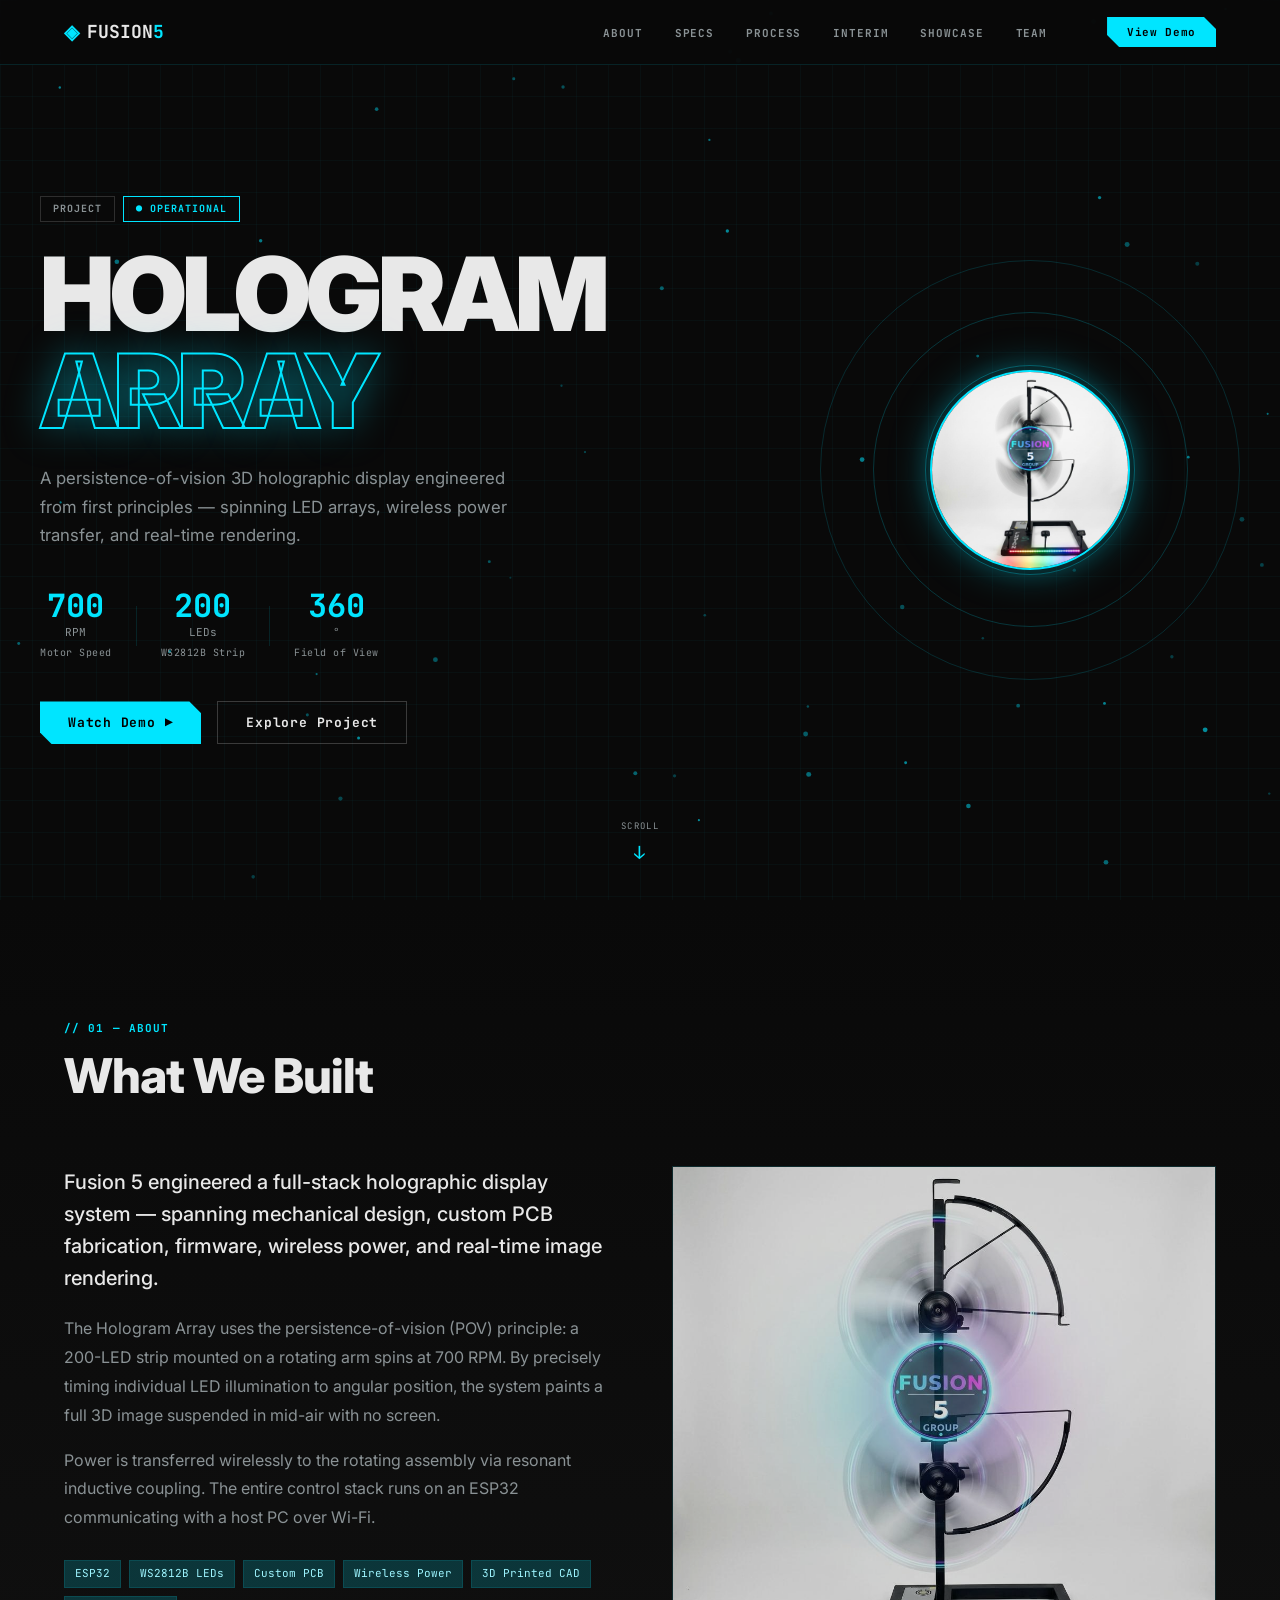
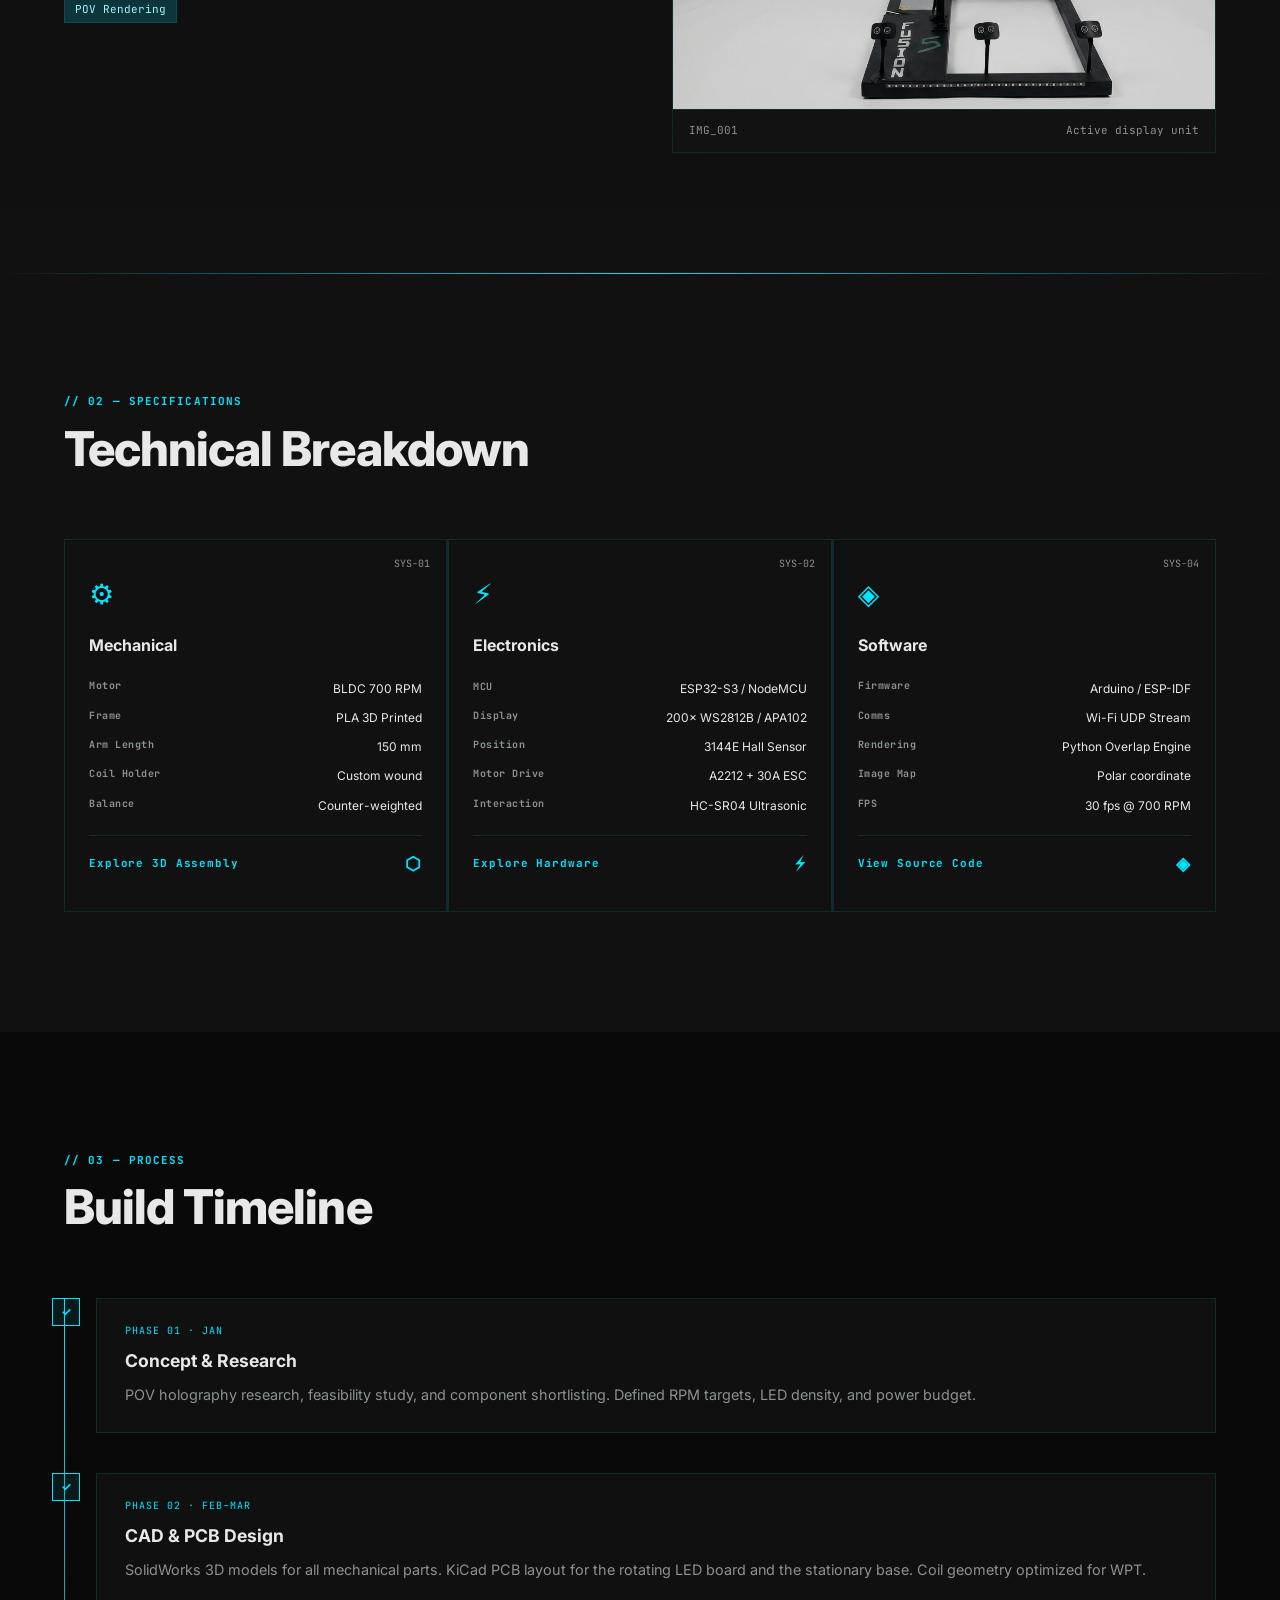
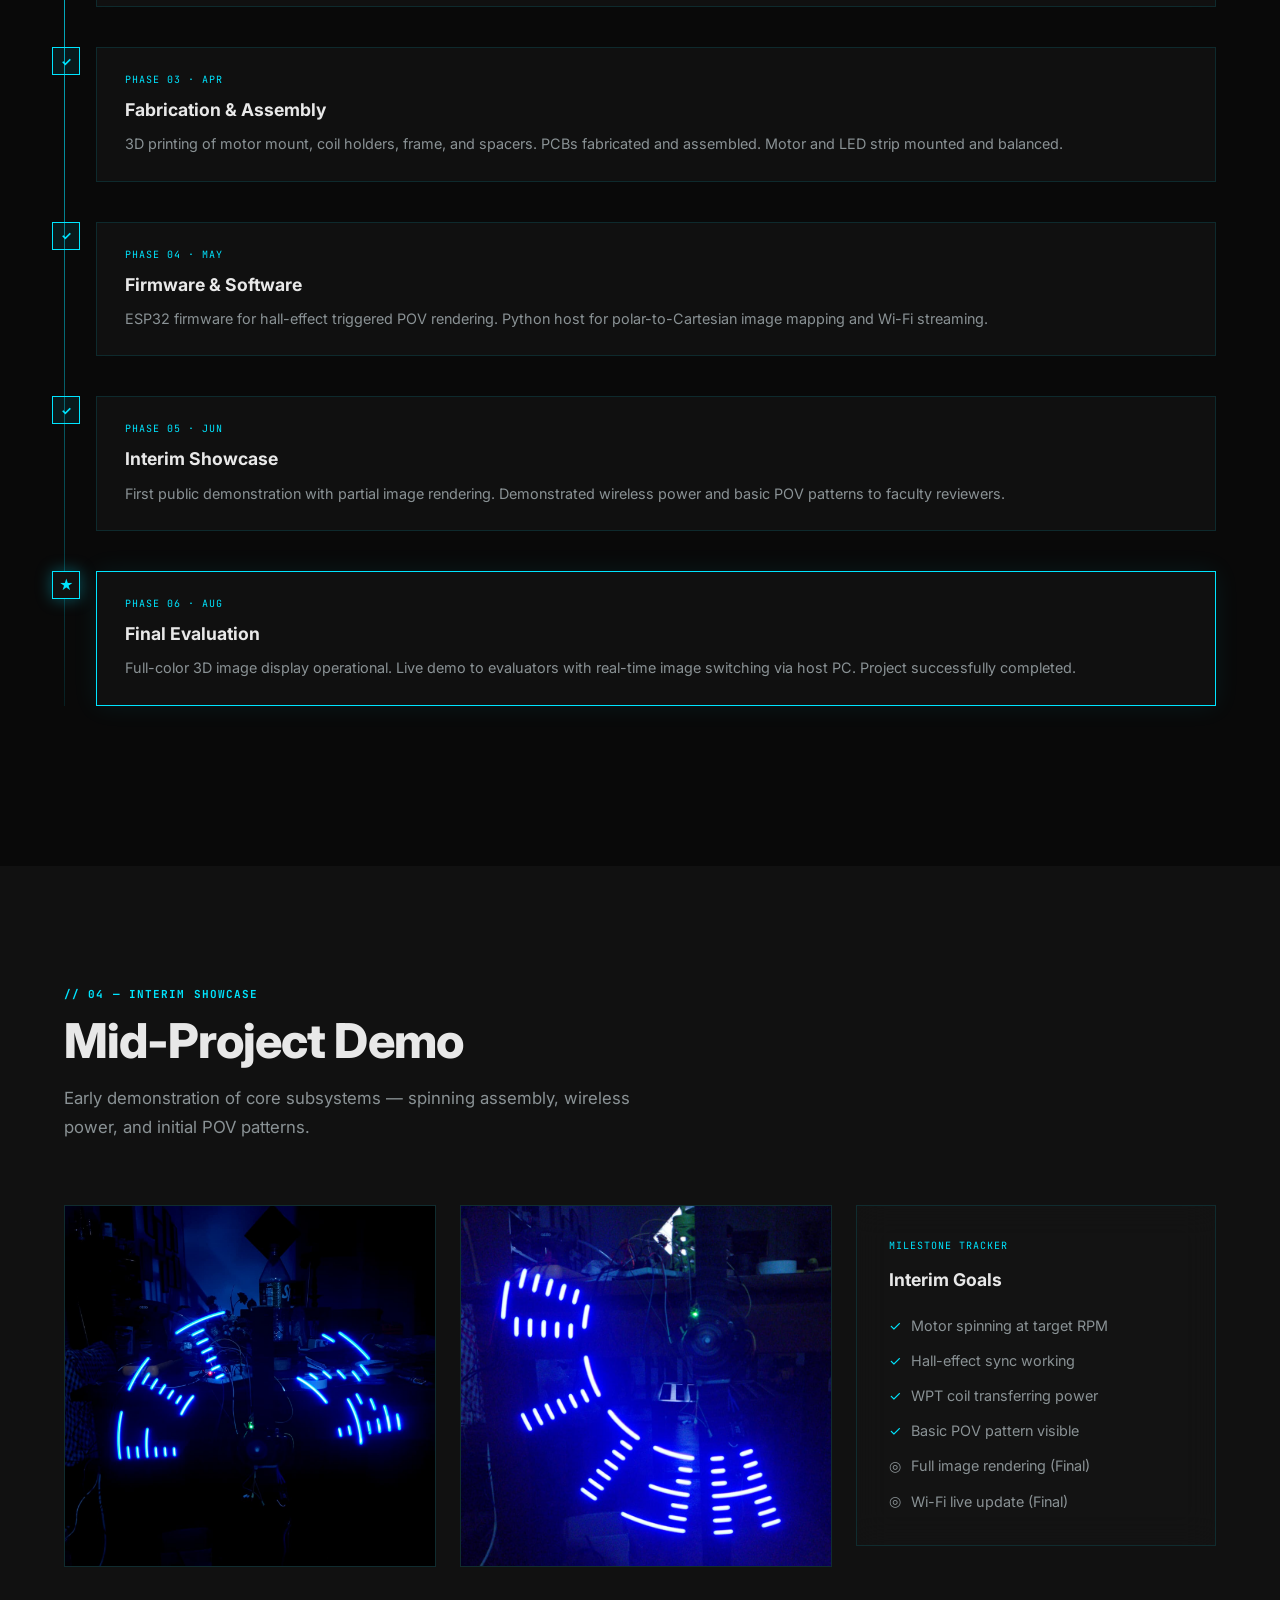
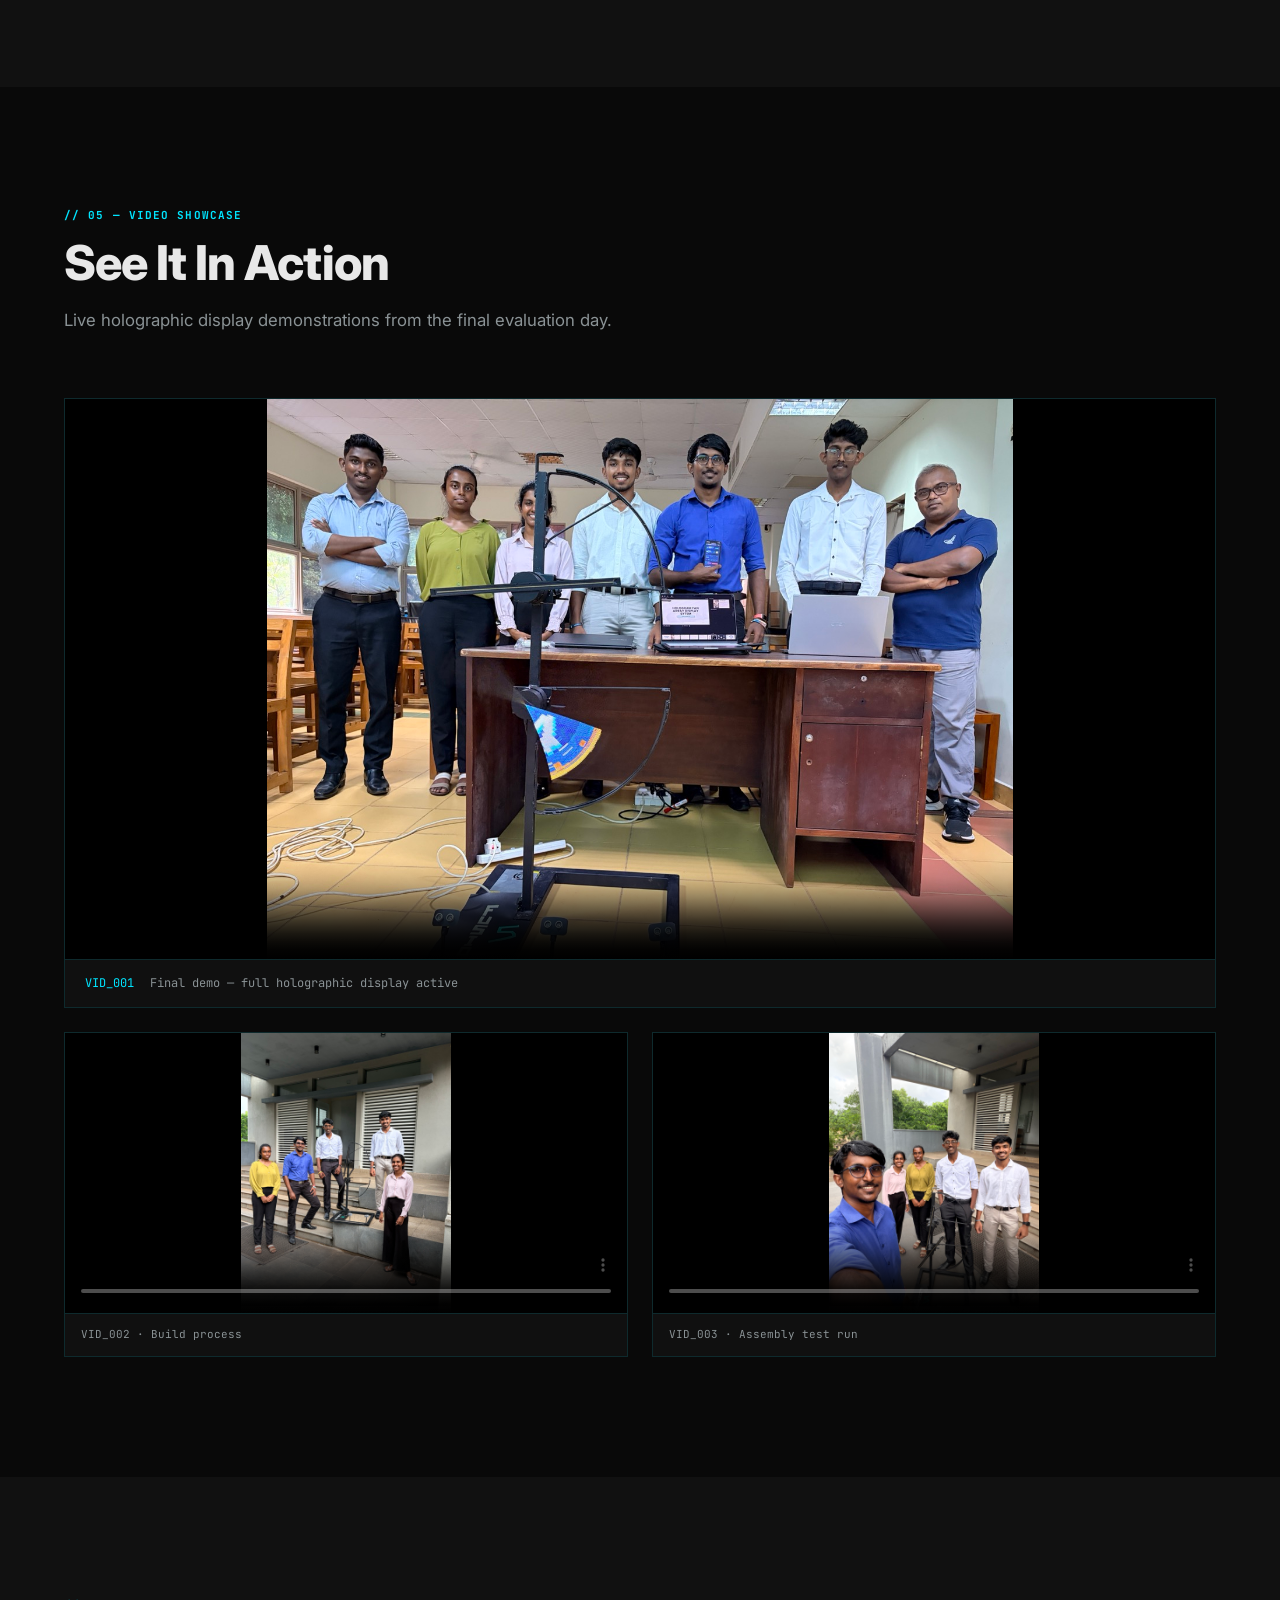
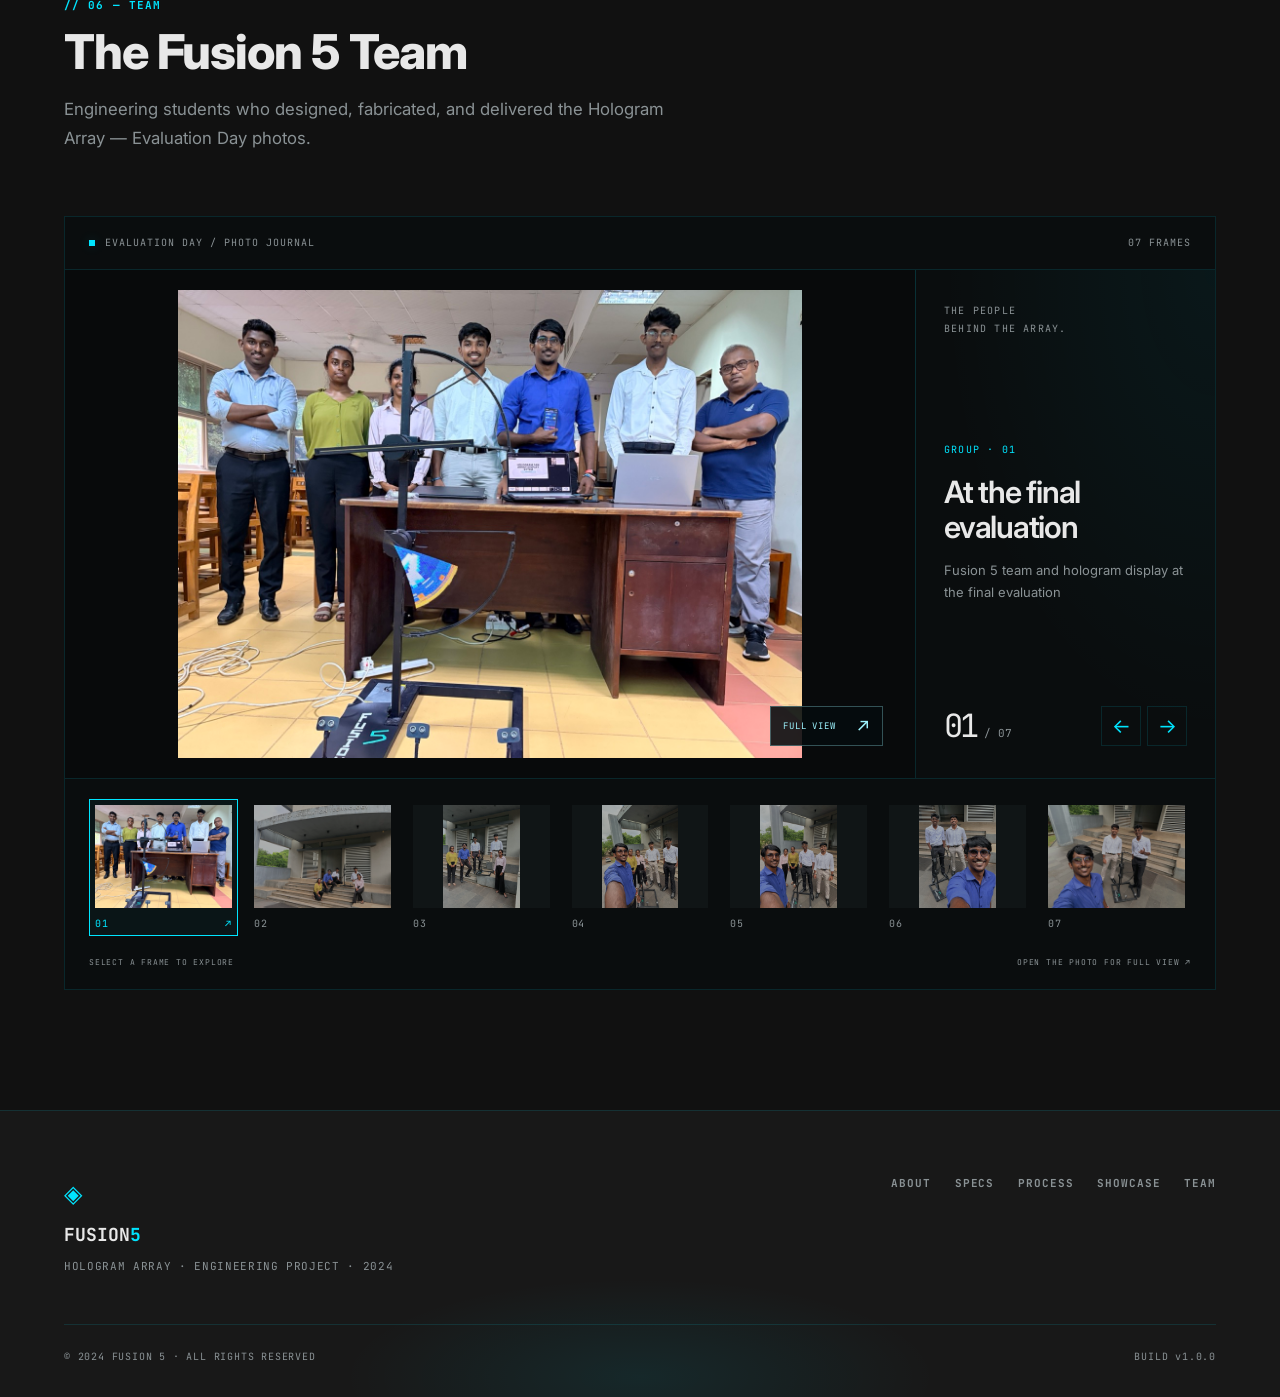
==== commit 743b829e: "feat: add model color controls and customization options" ====
--- a/hologram-website/index.html
+++ b/hologram-website/index.html
@@ -486,6 +486,23 @@
             </div>
             <div class="stl-modal__controls-hint mono">Drag to rotate · Scroll to zoom · Right-drag to pan</div>
           </div>
+          <div class="stl-color-controls" role="group" aria-label="Model colour">
+            <span class="stl-color-controls__label mono">MODEL COLOUR</span>
+            <div class="stl-color-presets" role="group" aria-label="Model colour presets">
+              <button class="stl-color-swatch" type="button" data-stl-color="#00daf3" style="--swatch-color:#00daf3" aria-label="Cyan model colour" aria-pressed="true"></button>
+              <button class="stl-color-swatch" type="button" data-stl-color="#e8e8e8" style="--swatch-color:#e8e8e8" aria-label="White model colour" aria-pressed="false"></button>
+              <button class="stl-color-swatch" type="button" data-stl-color="#ffb547" style="--swatch-color:#ffb547" aria-label="Amber model colour" aria-pressed="false"></button>
+              <button class="stl-color-swatch" type="button" data-stl-color="#a78bfa" style="--swatch-color:#a78bfa" aria-label="Violet model colour" aria-pressed="false"></button>
+              <button class="stl-color-swatch" type="button" data-stl-color="#63dfaa" style="--swatch-color:#63dfaa" aria-label="Green model colour" aria-pressed="false"></button>
+              <button class="stl-color-swatch" type="button" data-stl-color="#ff647c" style="--swatch-color:#ff647c" aria-label="Rose model colour" aria-pressed="false"></button>
+            </div>
+            <label class="stl-color-custom mono" for="stl-color">
+              Custom
+              <input type="color" id="stl-color" value="#00daf3" aria-label="Custom model colour" />
+              <output id="stl-color-value" for="stl-color">#00DAF3</output>
+            </label>
+            <button class="stl-color-reset mono" id="stl-color-reset" type="button">Reset</button>
+          </div>
           <div class="stl-modal__part-info" id="stl-part-info">
             <span class="mono stl-part-name" id="stl-part-name">—</span>
             <span class="mono stl-part-ext">.STL</span>
@@ -620,4 +637,4 @@
   <script src="software-viewer.js"></script>
 </body>
 
-</html>+</html>
--- a/hologram-website/style.css
+++ b/hologram-website/style.css
@@ -226,7 +226,7 @@
 .about__body { color: var(--muted); line-height: 1.8; margin-bottom: 16px; }
 .about__tags { display: flex; flex-wrap: wrap; gap: 8px; margin-top: 28px; }
 .about__img-card { overflow: hidden; }
-.about__img-card img { width: 100%; height: 400px; object-fit: cover; filter: brightness(0.85) saturate(0.8); transition: filter 0.4s; }
+.about__img-card img { width: 100%; height: auto; object-fit: contain; filter: brightness(0.85) saturate(0.8); transition: filter 0.4s; }
 .about__img-card:hover img { filter: brightness(1) saturate(1); }
 .about__img-caption {
   display: flex; justify-content: space-between; align-items: center;
@@ -756,6 +756,43 @@
 .stl-part-name { font-size: 13px; font-weight: 700; color: var(--white); }
 .stl-part-ext  { font-size: 11px; color: var(--cyan); }
 
+/* Colour controls stay below the canvas so they never cover the model. */
+.stl-color-controls {
+  display: flex; align-items: center; flex-wrap: wrap; gap: 12px;
+  padding: 12px 20px; border-top: 1px solid var(--glass-border);
+  background: #101415; flex-shrink: 0;
+}
+.stl-color-controls__label { font-size: 9px; letter-spacing: 0.08em; color: var(--muted); }
+.stl-color-presets { display: flex; align-items: center; gap: 6px; }
+.stl-color-swatch {
+  width: 36px; height: 36px; display: grid; place-items: center;
+  border: 1px solid transparent; background: transparent; position: relative;
+}
+.stl-color-swatch::before { content: ''; width: 20px; height: 20px; border-radius: 50%; background: var(--swatch-color); }
+.stl-color-swatch:hover { background: rgba(255,255,255,0.05); }
+.stl-color-swatch[aria-pressed="true"] { border-color: var(--cyan); background: var(--cyan-dim); }
+.stl-color-swatch[aria-pressed="true"]::after {
+  content: ''; position: absolute; width: 6px; height: 6px; border-radius: 50%;
+  background: #090909; box-shadow: 0 0 0 1px rgba(255,255,255,0.8);
+}
+.stl-color-custom { display: inline-flex; align-items: center; gap: 8px; font-size: 10px; color: var(--muted); }
+.stl-color-custom input {
+  width: 36px; height: 36px; padding: 4px; cursor: pointer; border-radius: 0;
+  border: 1px solid var(--glass-border); background: #090909;
+}
+.stl-color-custom output { color: var(--white); min-width: 7ch; font-size: 10px; }
+.stl-color-reset { min-height: 36px; padding: 0 10px; border: 1px solid var(--glass-border); color: var(--muted); font-size: 10px; }
+.stl-color-reset:hover { color: var(--cyan); border-color: var(--cyan); }
+
+@media (max-width: 720px) {
+  .stl-color-controls { padding: 10px 16px; gap: 8px 12px; }
+  .stl-color-controls__label { width: 100%; }
+  .stl-color-presets { width: 100%; }
+  .stl-color-swatch { height: 40px; }
+  .stl-color-custom input, .stl-color-reset { min-height: 40px; }
+  .stl-color-reset { margin-left: auto; }
+}
+
 /* Responsive */
 @media (max-width: 720px) {
   .stl-modal__body { grid-template-columns: 1fr; grid-template-rows: auto 1fr; }
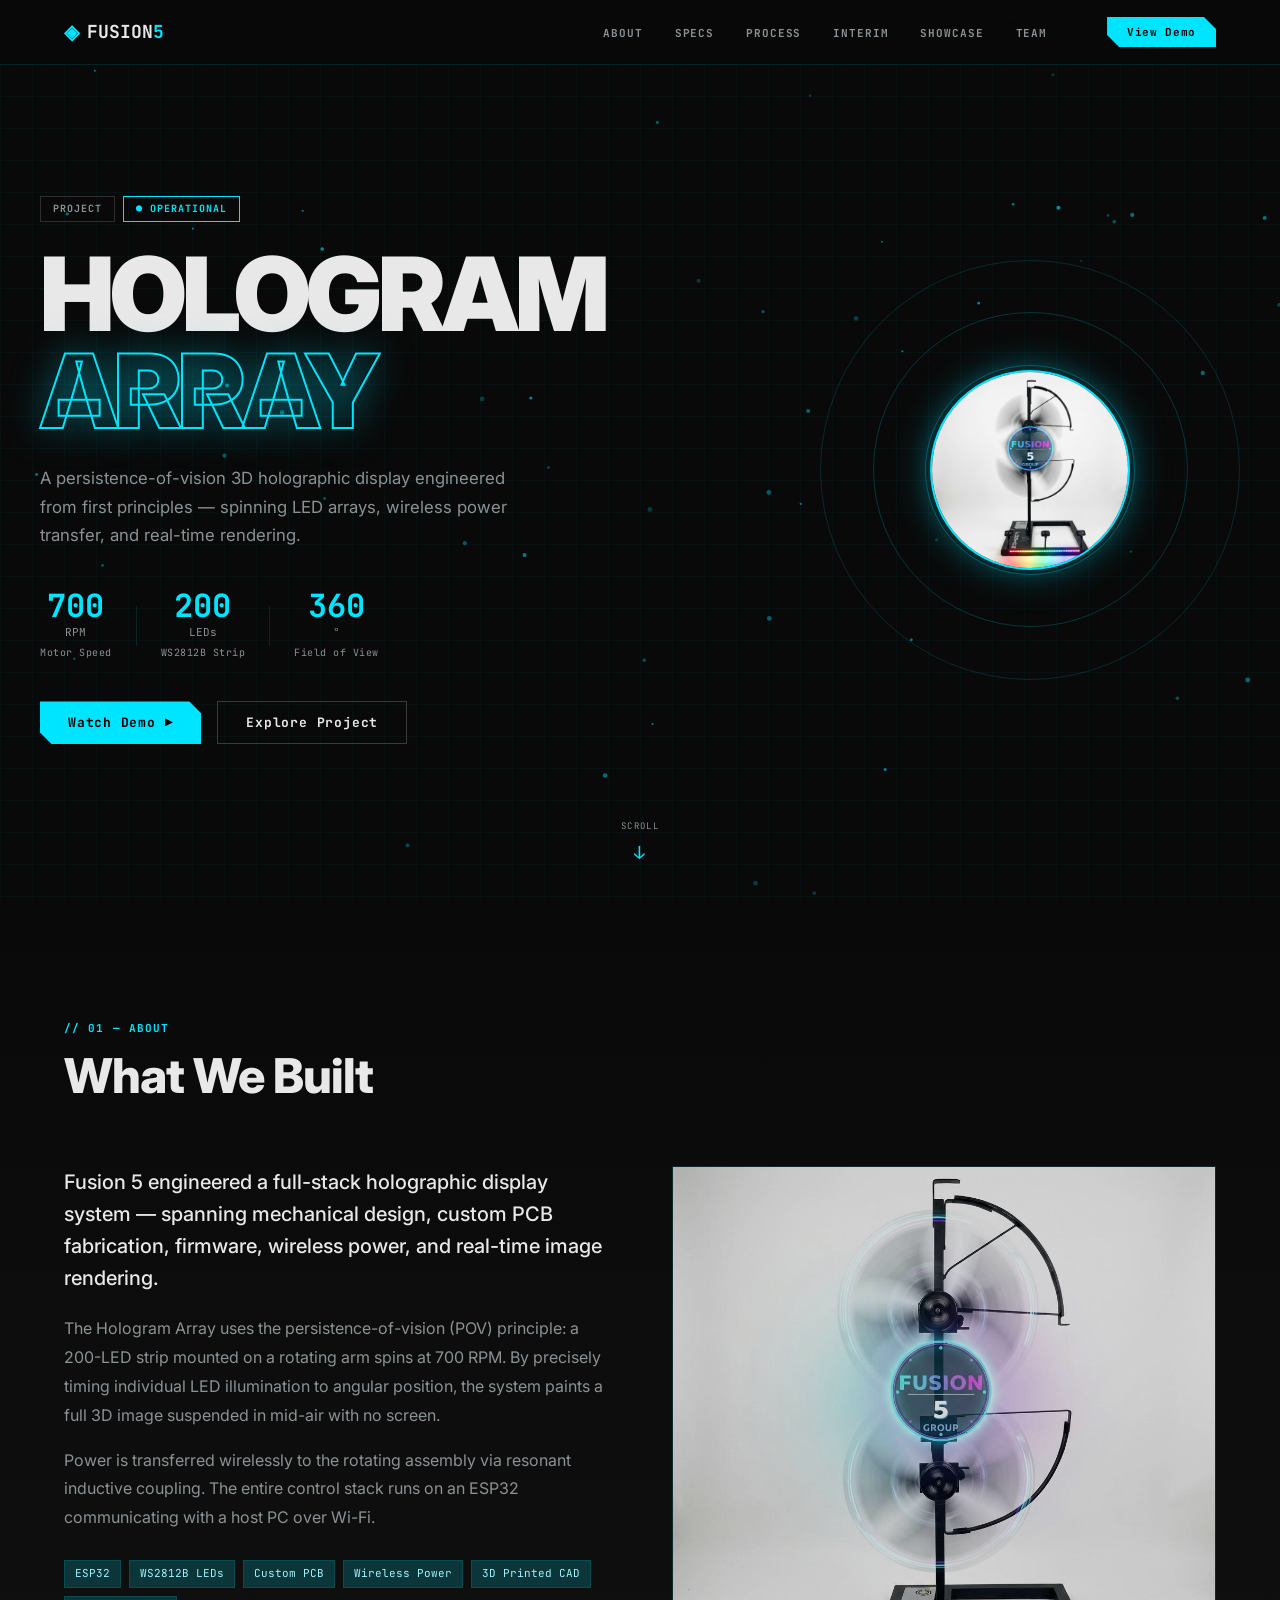
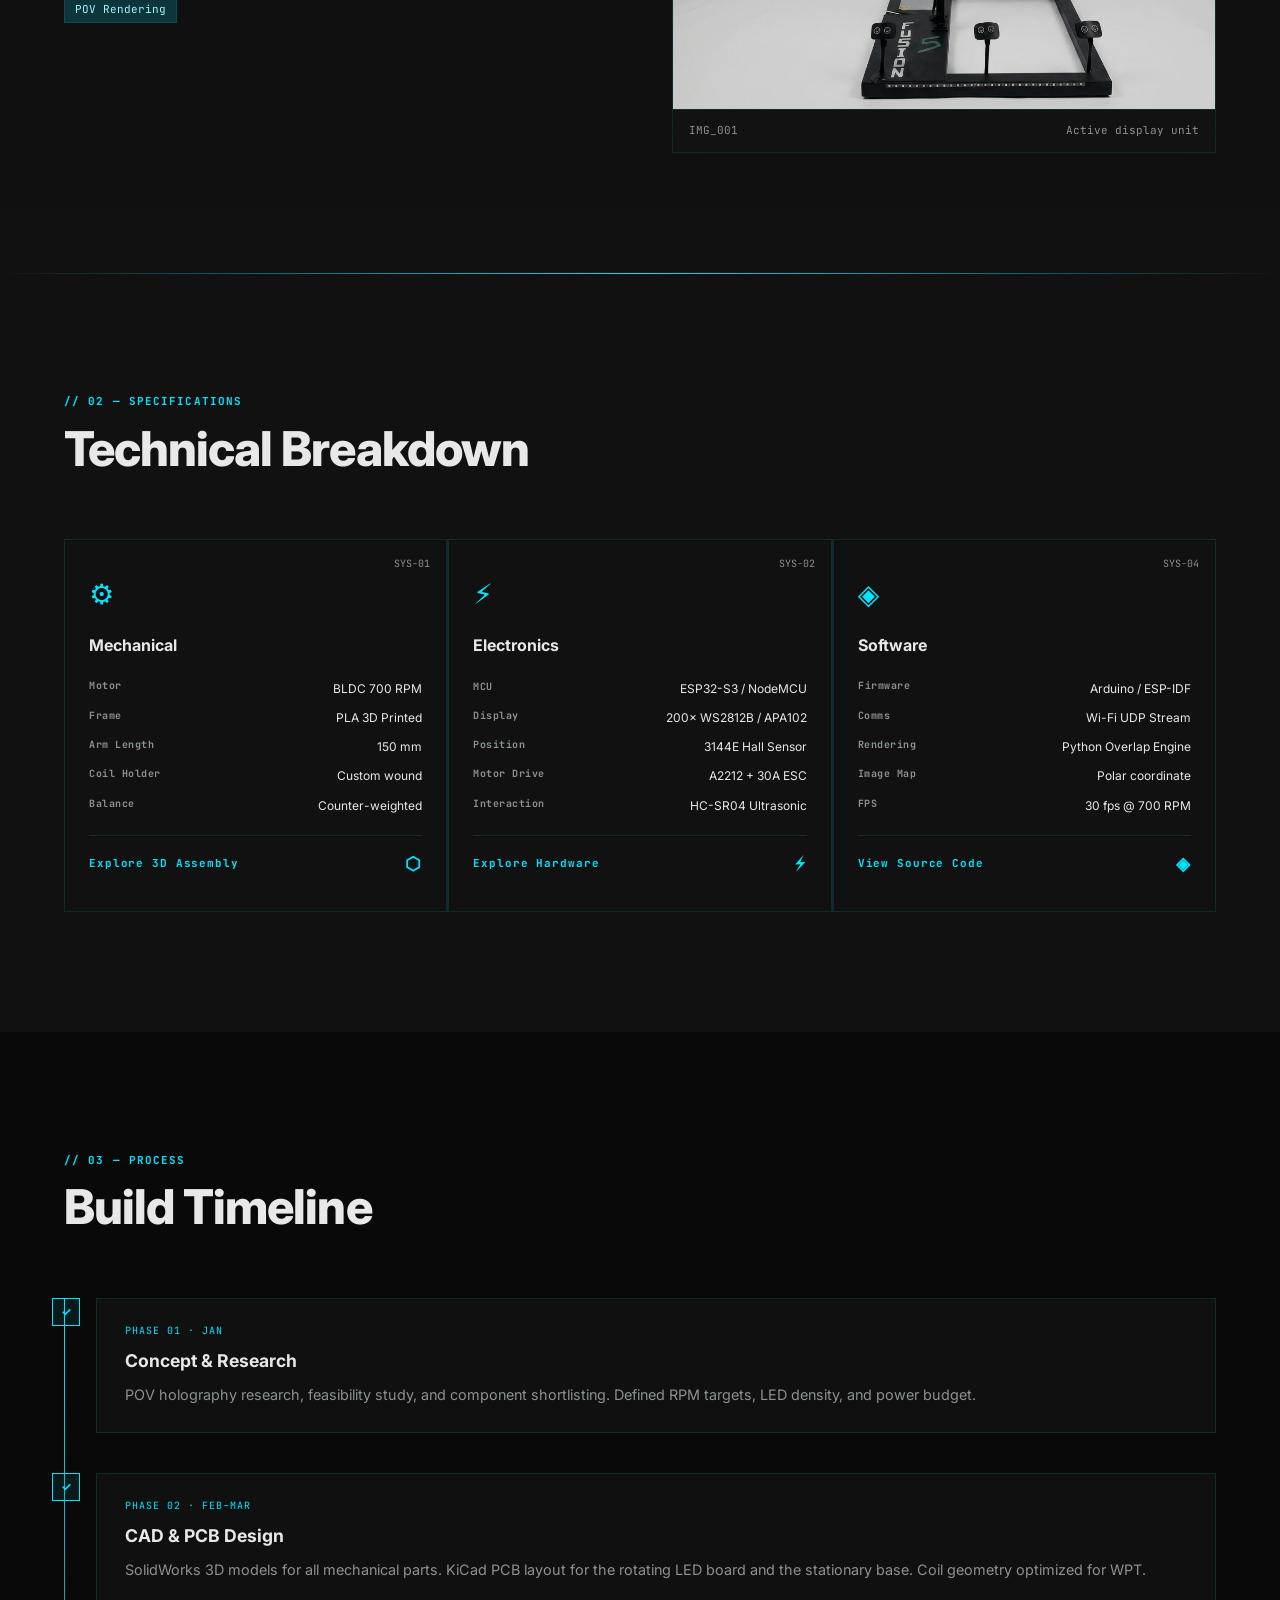
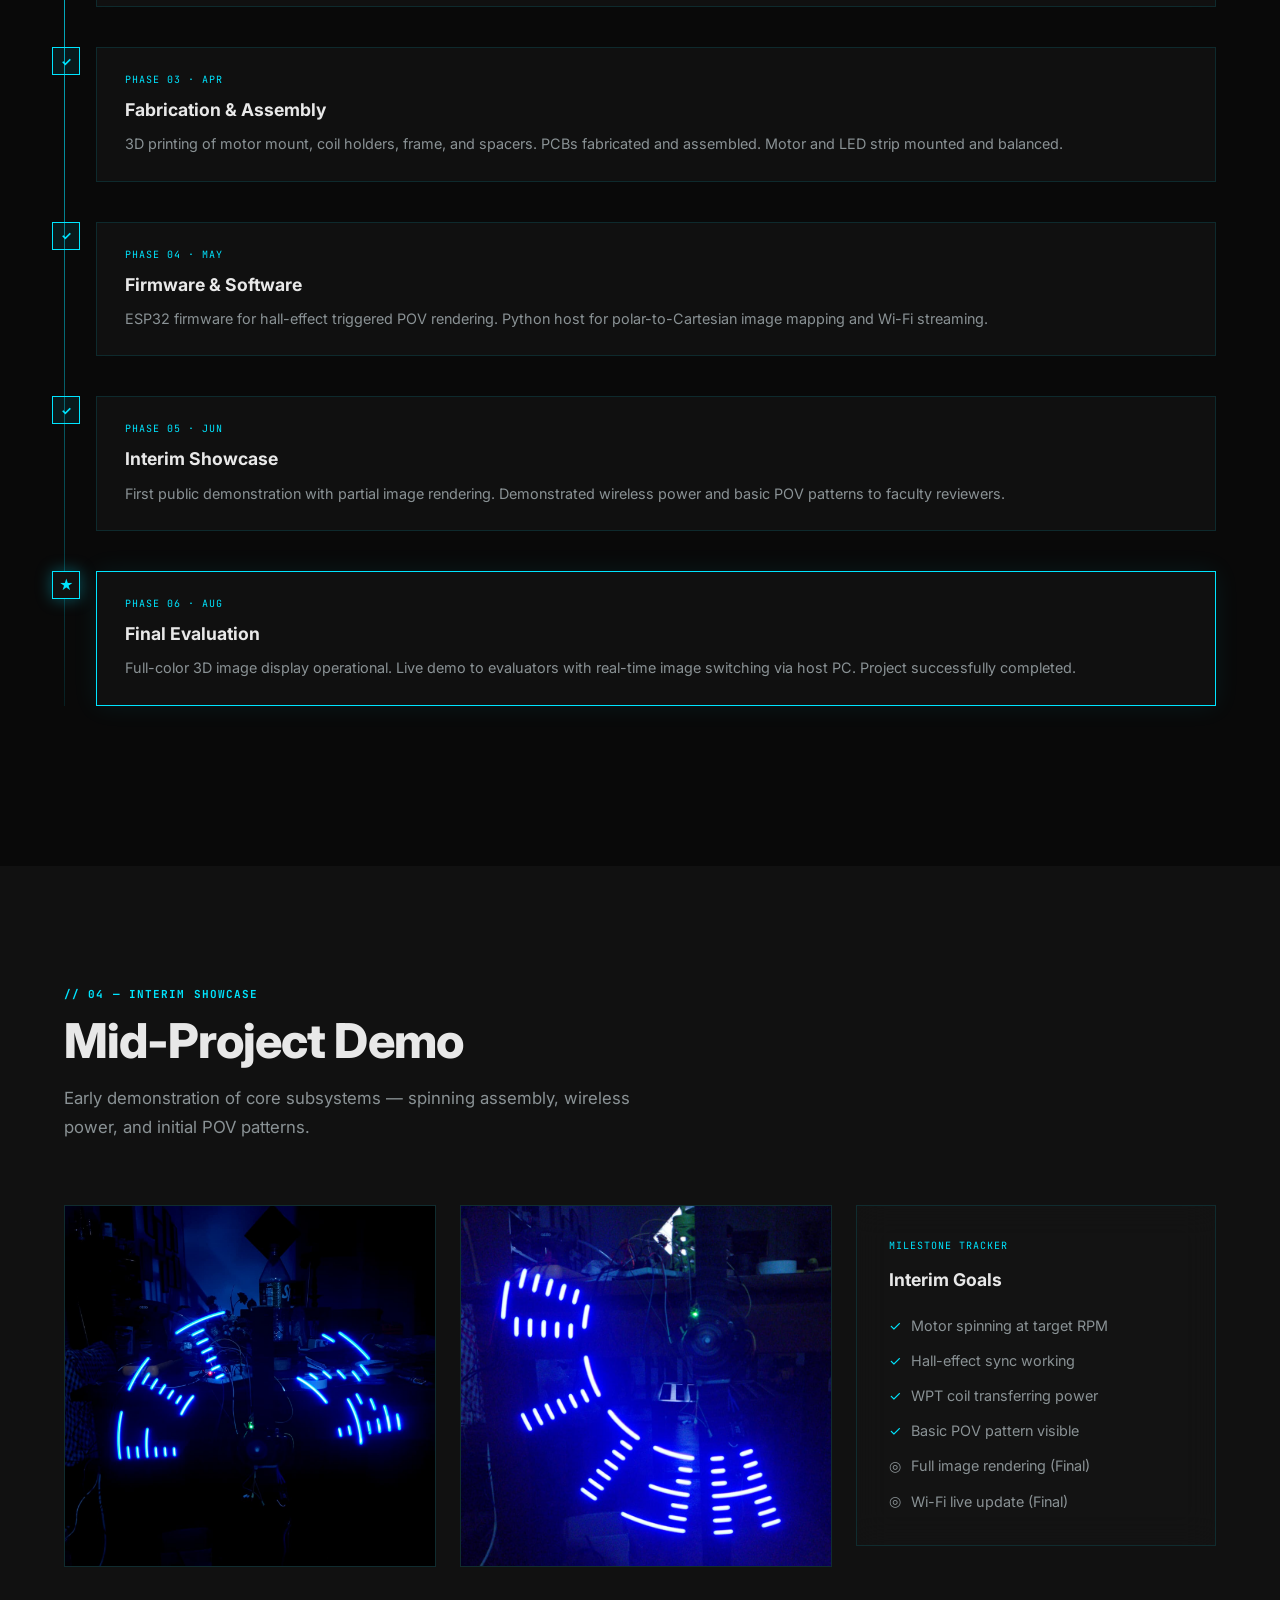
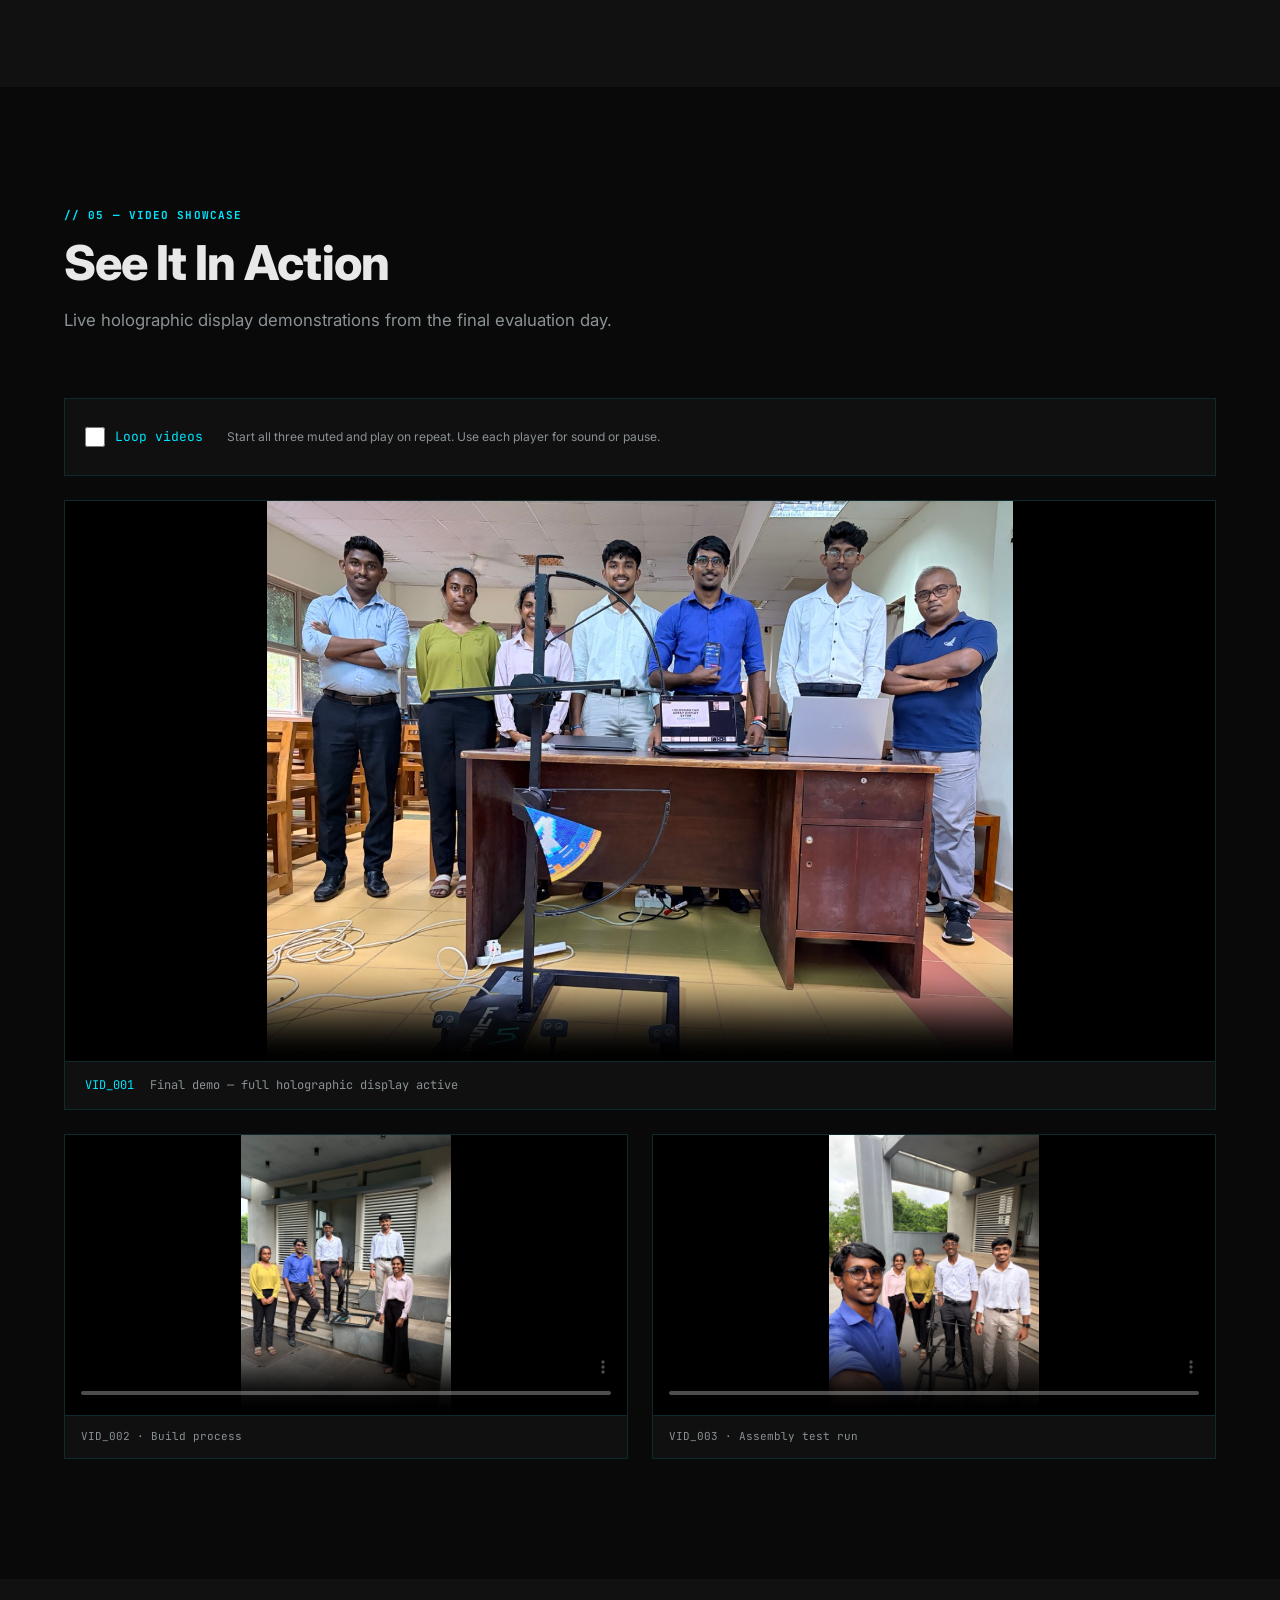
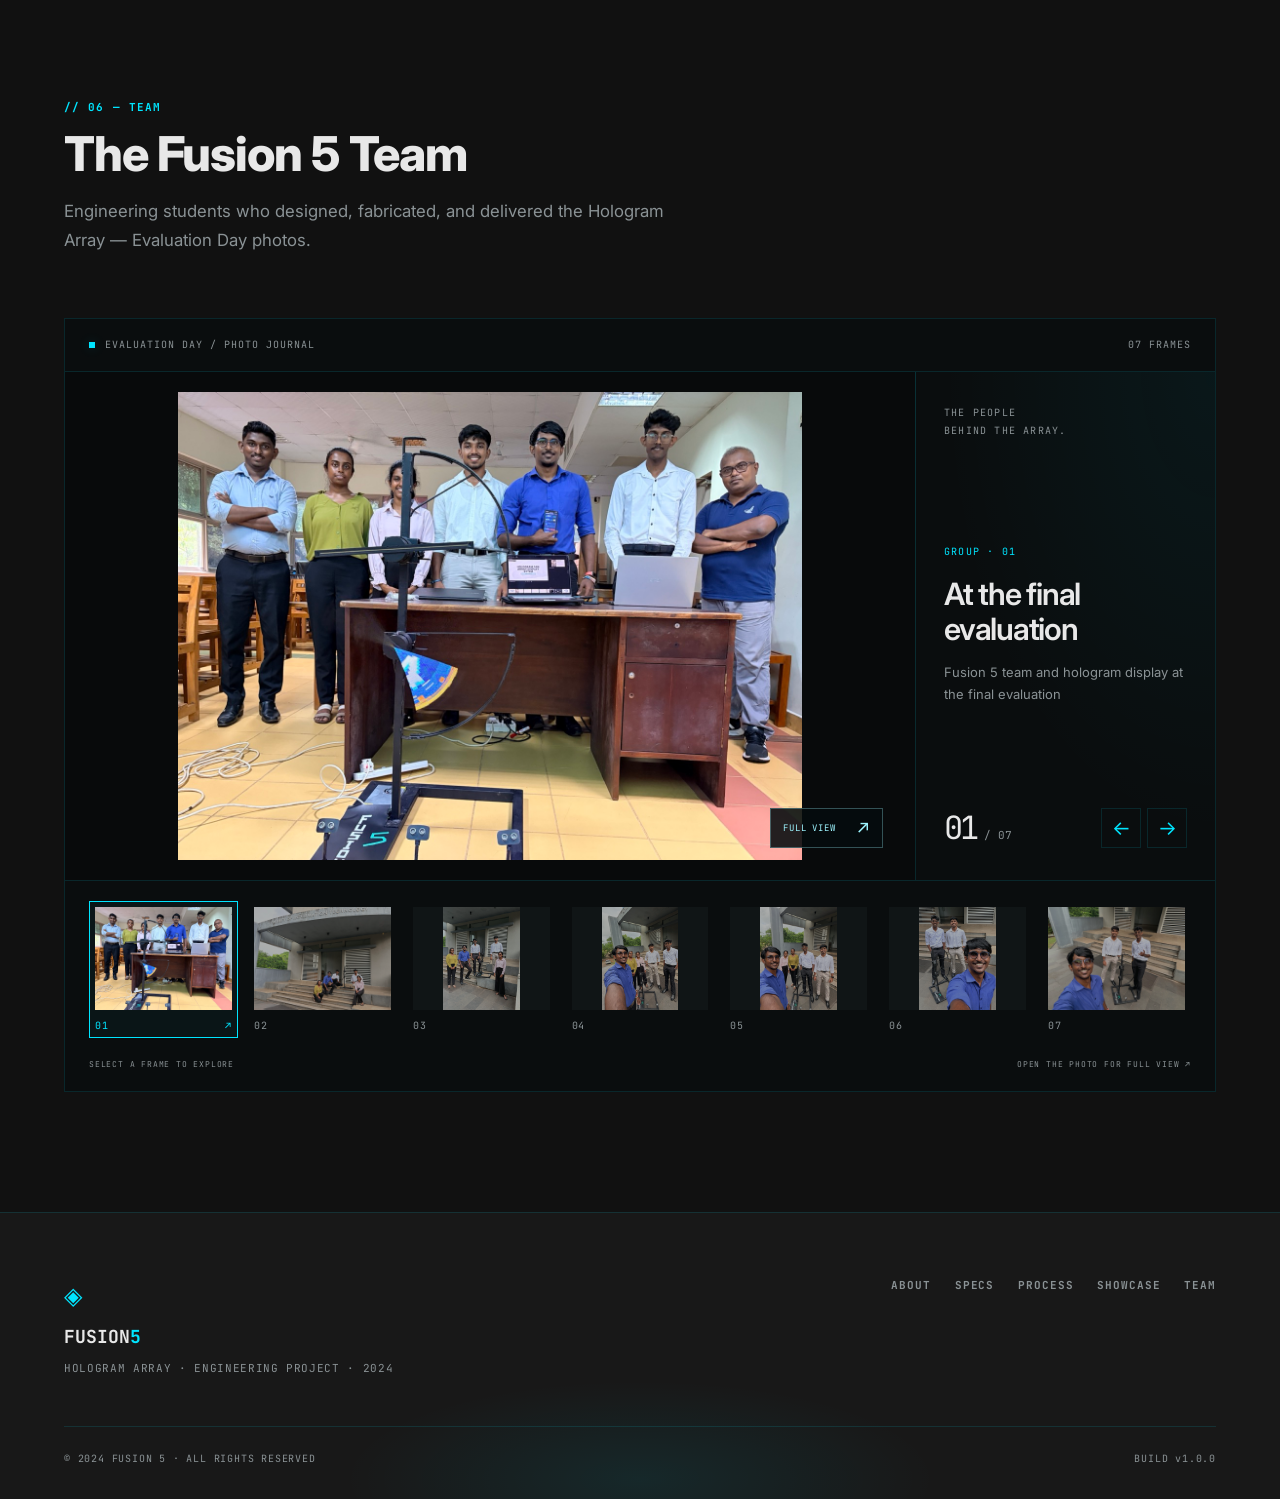
==== commit 38b2154e: "feat: add continuous playback option for showcase videos" ====
--- a/hologram-website/index.html
+++ b/hologram-website/index.html
@@ -320,6 +320,13 @@
         <span class="section-label">// 05 — VIDEO SHOWCASE</span>
         <h2 class="section-title" id="showcase-title">See It In Action</h2>
         <p class="section-subtitle">Live holographic display demonstrations from the final evaluation day.</p>
+      </div>
+      <div class="showcase__playback glass-card" id="showcase-playback" hidden>
+        <label class="showcase__loop-toggle" for="showcase-loop">
+          <input id="showcase-loop" type="checkbox" aria-describedby="showcase-playback-hint" />
+          <span>Loop videos</span>
+        </label>
+        <p id="showcase-playback-hint" role="status">Start all three muted and play on repeat. Use each player for sound or pause.</p>
       </div>
       <div class="showcase__hero-video glass-card" id="showcase-main-video">
         <video id="main-video" src="assets/videos/demo1.mp4" controls playsinline preload="metadata"
@@ -632,6 +639,7 @@
   <script src="ui.js"></script>
   <script src="script.js"></script>
   <script src="gallery.js"></script>
+  <script src="showcase.js"></script>
   <script src="stl-viewer.js"></script>
   <script src="electronics-viewer.js"></script>
   <script src="software-viewer.js"></script>
--- a/hologram-website/style.css
+++ b/hologram-website/style.css
@@ -311,6 +311,18 @@
 
 /* ─── SHOWCASE ────────────────────────────────────── */
 .showcase { background: var(--bg); }
+.showcase__playback {
+  display: flex; flex-wrap: wrap; align-items: center; gap: 12px 24px;
+  padding: 16px 20px; margin-bottom: 24px;
+}
+.showcase__playback[hidden] { display: none; }
+.showcase__loop-toggle {
+  display: inline-flex; align-items: center; gap: 10px; min-height: 44px;
+  cursor: pointer; font-family: var(--font-mono); font-size: 13px; color: var(--cyan);
+}
+.showcase__loop-toggle input { width: 20px; height: 20px; flex-shrink: 0; accent-color: var(--cyan); cursor: pointer; }
+.showcase__loop-toggle input:focus-visible { outline: 2px solid var(--cyan); outline-offset: 4px; }
+.showcase__playback p { flex: 1 1 240px; color: var(--muted); font-size: 12px; line-height: 1.6; }
 .showcase__hero-video { overflow: hidden; margin-bottom: 24px; }
 .showcase__hero-video video { width: 100%; max-height: 560px; object-fit: contain; background: #000; display: block; }
 .showcase__video-label {
